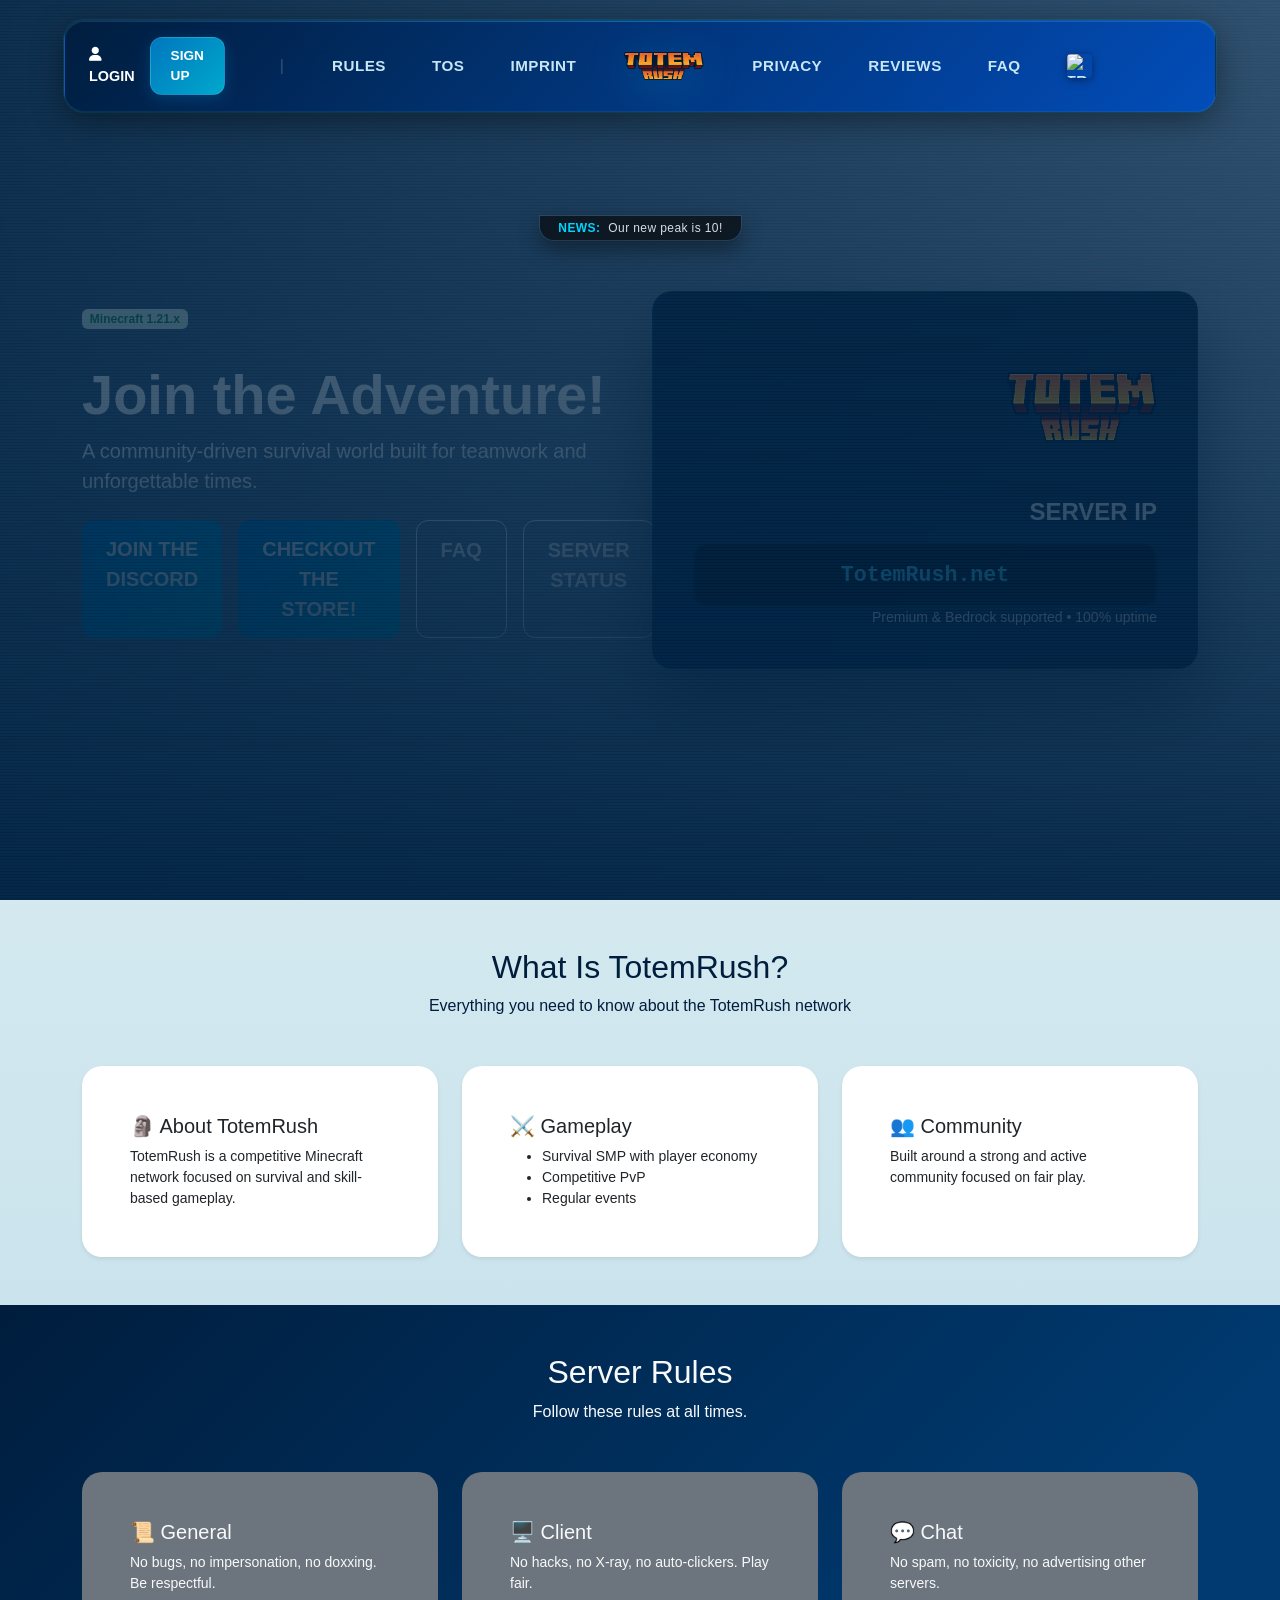
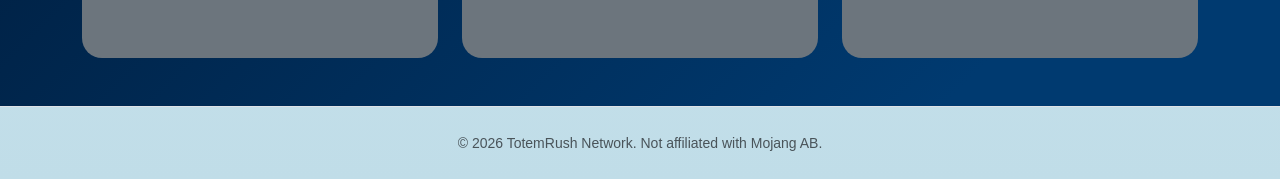
==== index.html @ c21c342c "Update index.html" ====
<!DOCTYPE html>
<html lang="en">
  <head>
    <meta charset="UTF-8" />
    <meta name="viewport" content="width=device-width, initial-scale=1" />
    <title>TotemRush - A Minecraft Server</title>
    <meta name="description" content="TotemRush is a community-driven Minecraft SMP supporting Premium. Join a balanced survival world with active staff and events" />
    <link rel="icon" type="image/x-icon" href="favicon.ico" />
    
    <meta property="og:title" content="TotemRush - A Minecraft Server" />
    <meta property="og:description" content="Explore, build, and rise among legends with your friends in our unique survival world!" />
    <meta property="og:image" content="https://www.totemrush.org/256x256tblogo.png" />
    <meta property="og:url" content="https://totemrush.org" />
    <meta property="og:type" content="website" />
    
    <meta name="twitter:card" content="summary_large_image" />
    <meta name="twitter:title" content="TotemRush - A Minecraft Server" />
    <meta name="twitter:description" content="Explore, build, and rise among legends with your friends in our unique survival world!" />
    <meta name="twitter:image" content="https://www.totemrush.org/256x256tblogo.png" />
    
    <link href="https://cdn.jsdelivr.net/npm/bootstrap@5.3.3/dist/css/bootstrap.min.css" rel="stylesheet" integrity="sha384-QWTKZyjpPEjISv5WaRU9OFeRpok6YctnYmDr5pNlyT2bRjXh0JMhjY6hW+ALEwIH" crossorigin="anonymous" />
    <link rel="stylesheet" href="https://cdnjs.cloudflare.com/ajax/libs/font-awesome/6.5.1/css/all.min.css" integrity="sha512-DTOQO9RWCH3ppGqcWaEA1BIZOC6xxalwEsw9c2QQeAIftl+Vegovlnee1c9QX4TctnWMn13TZye+giMm8e2LwA==" crossorigin="anonymous" referrerpolicy="no-referrer" />
    
    <style>
      /* Integrated Auth Styles */
      .auth-group {
        display: flex;
        align-items: center;
        gap: 10px;
        margin-right: 15px;
      }
      .login-link {
        color: #fff !important;
        font-weight: 600;
        text-decoration: none;
        transition: 0.3s;
        font-size: 0.9rem;
      }
      .login-link:hover { color: #28a745 !important; }
      
      .signup-btn-nav {
        background-color: #28a745;
        color: white !important;
        padding: 6px 15px !important;
        border-radius: 5px;
        font-weight: 600;
        text-decoration: none;
        transition: 0.3s;
        font-size: 0.9rem;
      }
      .signup-btn-nav:hover {
        background-color: #218838;
        transform: translateY(-1px);
      }
      .nav-divider {
        color: rgba(255,255,255,0.2);
        margin: 0 10px;
      }
      @media (max-width: 991px) {
        .auth-group { margin: 15px 0; flex-direction: column; align-items: flex-start; }
        .nav-divider { display: none; }
      }
    </style>
    <link rel="stylesheet" href="assets/css/style.css" />
  </head>
  <body>
    <header class="navbar navbar-expand-lg navbar-dark fixed-top">
      <div class="navbar-container container-fluid px-4">
        <button class="navbar-toggler" type="button" data-bs-toggle="collapse" data-bs-target="#mainNav" aria-controls="mainNav" aria-expanded="false" aria-label="Toggle navigation">
          <span class="navbar-toggler-icon"></span>
        </button>
        
        <div class="navbar-content collapse navbar-collapse" id="mainNav">
          <ul class="navbar-nav navbar-left align-items-center">
            <li class="nav-item">
              <div class="auth-group">
                <a href="/login" class="login-link"><i class="fa-solid fa-user me-1"></i> Login</a>
                <a href="/signup" class="signup-btn-nav">Sign Up</a>
              </div>
            </li>
            <li class="nav-divider d-none d-lg-block">|</li>
            <li class="nav-item"><a class="nav-link" href="#rules" data-i18n="nav_rules">Rules</a></li>
            <li class="nav-item"><a class="nav-link" href="#tos" data-i18n="nav_tos">ToS</a></li>
            <li class="nav-item"><a class="nav-link" href="#imprint" data-i18n="nav_imprint">Imprint</a></li>
          </ul>

          <a class="navbar-brand mx-auto" href="#hero">
            <img src="256x256tblogo.png" alt="Logo" class="logo-img" style="height: 60px;">
          </a>

          <ul class="navbar-nav navbar-right align-items-center">
            <li class="nav-item"><a class="nav-link" href="#privacy" data-i18n="nav_privacy">Privacy</a></li>
            <li class="nav-item"><a class="nav-link" href="#TotemRushplayers" data-i18n="nav_faq">Reviews</a></li>
            <li class="nav-item"><a class="nav-link" href="#faq" data-i18n="nav_faq">FAQ</a></li>
            <li class="nav-item dropdown language-dropdown">
              <a class="nav-link" href="#" id="langDropdown" role="button" data-bs-toggle="dropdown" aria-expanded="false">
                <img src="https://flagcdn.com/w40/us.png" alt="TR" class="flag-icon" id="currentFlag" style="width: 25px;">
              </a>
              <div class="dropdown-menu language-menu" aria-labelledby="langDropdown">
                </div>
            </li>
          </ul>
        </div>
      </div>
    </header>

    <div class="news-bar-wrapper" style="margin-top: 80px;">
      <div class="news-bar">
        <span class="news-label">NEWS:</span>
        <span class="news-text">Our new peak is 10!</span>
      </div>
    </div>

    <section id="hero" class="hero d-flex align-items-center">
      <div class="video-background">
        <video autoplay muted loop playsinline preload="metadata" poster="assets/hero-poster.jpg" id="bgVideo">
          <source src="assets/video.mp4" type="video/mp4">
        </video>
      </div>

      <div class="container position-relative text-center text-lg-start">
        <div class="row align-items-center">
          <div class="col-lg-6">
            <span class="badge bg-success-subtle text-success mb-3">Minecraft 1.21.x</span>
            <h1 class="display-4 fw-bold mt-3 text-shadow fade-up" data-i18n="hero_title">Join the Adventure!</h1>
            <p class="lead text-light-50 mb-4 fade-up delay-1" data-i18n="hero_subtitle">A community-driven survival world built for teamwork and unforgettable times.</p>
            <div class="d-flex flex-column flex-sm-row gap-3 fade-up delay-2 mb-3">
              <a class="btn btn-success btn-lg px-4" href="https://discord.gg/totemrush" data-i18n="btn_join_server">Join the Discord</a>
              <a class="btn btn-success btn-lg px-4" href="https://store.TotemRush.net" target="_blank">Checkout the Store!</a>         
              <a class="btn btn-outline-light btn-lg px-4" href="#faq" data-i18n="btn_faq">FAQ</a>
              <a class="btn btn-outline-light btn-lg px-4" href="https://stats.TotemRush.net" target="_blank">Server Status</a>
            </div>
          </div>

          <div class="col-lg-6 text-center text-lg-end mt-5 mt-lg-0 fade-left">
            <div class="hero-card">
              <img src="256x256tblogo.png" alt="TotemRush Logo" class="server-logo-img mb-3" loading="lazy" style="width: 150px;">
              <h2 class="h4 fw-bold mb-3 text-uppercase" data-i18n="server_ip_title">Server IP</h2>
              <div class="ip-box">TotemRush.net</div>
              <p class="text-light-50 small mb-0" data-i18n="server_info">Premium & Bedrock supported • 100% uptime</p>
            </div>
          </div>
        </div>
      </div>
      <div class="hero-overlay"></div>
    </section>

    <main>
      <section id="Whoarewe" class="section py-5">
        <div class="container">
          <div class="section-title text-center mb-5">
            <h2>What Is TotemRush?</h2>
            <p>Everything you need to know about the TotemRush network</p>
          </div>
          <div class="row g-4">
            <div class="col-md-4">
              <div class="card h-100 shadow-sm border-0">
                <div class="card-body">
                  <h3 class="card-title h5">🗿 About TotemRush</h3>
                  <p class="card-text small">TotemRush is a competitive Minecraft network focused on survival and skill-based gameplay.</p>
                </div>
              </div>
            </div>
            <div class="col-md-4">
              <div class="card h-100 shadow-sm border-0">
                <div class="card-body">
                  <h3 class="card-title h5">⚔️ Gameplay</h3>
                  <ul class="card-text small">
                    <li>Survival SMP with player economy</li>
                    <li>Competitive PvP</li>
                    <li>Regular events</li>
                  </ul>
                </div>
              </div>
            </div>
            <div class="col-md-4">
              <div class="card h-100 shadow-sm border-0">
                <div class="card-body">
                  <h3 class="card-title h5">👥 Community</h3>
                  <p class="card-text small">Built around a strong and active community focused on fair play.</p>
                </div>
              </div>
            </div>
          </div>
        </div>
      </section>

      <section id="rules" class="section py-5 bg-dark text-light">
        <div class="container">
          <div class="section-title text-center mb-5">
            <h2>Server Rules</h2>
            <p>Follow these rules at all times.</p>
          </div>
          <div class="row g-4">
            <div class="col-md-4">
              <div class="card h-100 bg-secondary text-light border-0">
                <div class="card-body">
                  <h5 class="card-title">📜 General</h5>
                  <p class="small">No bugs, no impersonation, no doxxing. Be respectful.</p>
                </div>
              </div>
            </div>
            <div class="col-md-4">
              <div class="card h-100 bg-secondary text-light border-0">
                <div class="card-body">
                  <h5 class="card-title">🖥️ Client</h5>
                  <p class="small">No hacks, no X-ray, no auto-clickers. Play fair.</p>
                </div>
              </div>
            </div>
            <div class="col-md-4">
              <div class="card h-100 bg-secondary text-light border-0">
                <div class="card-body">
                  <h5 class="card-title">💬 Chat</h5>
                  <p class="small">No spam, no toxicity, no advertising other servers.</p>
                </div>
              </div>
            </div>
          </div>
        </div>
      </section>
    </main>

    <footer class="py-4 text-center text-muted border-top">
      <small>&copy; 2026 TotemRush Network. Not affiliated with Mojang AB.</small>
    </footer>

    <script src="https://cdn.jsdelivr.net/npm/bootstrap@5.3.3/dist/js/bootstrap.bundle.min.js"></script>
  </body>
</html>
---- assets/css/style.css ----
:root {
    --ocean-primary: #0077be;
    --ocean-secondary: #00a8cc;
    --ocean-light: #00d4ff;
    --ocean-dark: #001d3d;
    --ocean-accent: #48dbfb;
    --sand: #f4a460;
    --text-light-50: rgba(255, 255, 255, 0.65);
}

* {
    margin: 0;
    padding: 0;
    box-sizing: border-box;
}

body {
    font-family: "Segoe UI", Tahoma, Geneva, Verdana, sans-serif;
    background: linear-gradient(180deg, #e8f4f8 0%, #d4e9f0 50%, #c0dde8 100%);
    color: #001d3d;
    overflow-x: hidden;
}

html {
    scroll-behavior: smooth;
}

/* =========================
   NEWS BAR (UNDER NAVBAR)
   ========================= */

.news-bar-wrapper {
    position: fixed;
    top: 136px;
    /* controls vertical distance from navbar */
    width: 100%;
    display: flex;
    justify-content: center;
    z-index: 9998;
    pointer-events: none;
}

.news-bar {
    pointer-events: auto;
    display: flex;
    align-items: center;
    gap: 8px;

    padding: 6px 18px;
    border-radius: 0 0 14px 14px;

    background: rgba(10, 15, 20, 0.78);
    backdrop-filter: blur(14px);
    -webkit-backdrop-filter: blur(14px);

    box-shadow:
        0 0 0 1px rgba(255, 255, 255, 0.08),
        0 8px 22px rgba(0, 0, 0, 0.45);

    font-size: 12px;
    line-height: 1;
    letter-spacing: 0.4px;
}

.news-label {
    font-weight: 700;
    color: #00d4ff;
    text-transform: uppercase;
}

.news-text {
    color: #d6dde4;
    white-space: nowrap;
}

/* =========================
   NAVBAR - Modern 3D Design
   ========================= */
.navbar {
    background: transparent;
    padding: 20px 0;
    transition: all 0.3s ease;
}

.navbar-container {
    max-width: 90%;
    margin: 0 auto;
    background: linear-gradient(135deg, rgba(0, 29, 61, 0.95), rgba(0, 77, 190, 0.95));
    backdrop-filter: blur(15px);
    border-radius: 20px;
    padding: 15px 40px;
    box-shadow:
        0 8px 32px rgba(0, 0, 0, 0.4),
        inset 0 1px 0 rgba(255, 255, 255, 0.1),
        0 0 0 1px rgba(0, 168, 204, 0.2);
    border: 1px solid rgba(72, 219, 251, 0.1);
    position: relative;
    transform-style: preserve-3d;
    transition: all 0.4s cubic-bezier(0.34, 1.56, 0.64, 1);
}

.navbar-container::before {
    content: "";
    position: absolute;
    top: 0;
    left: 0;
    right: 0;
    height: 1px;
    background: linear-gradient(90deg, transparent, rgba(0, 168, 204, 0.3), transparent);
}

.navbar-content {
    display: flex;
    align-items: center;
    justify-content: space-between;
    gap: 20px;
}

.navbar-left,
.navbar-right {
    display: flex;
    gap: 30px;
    margin: 0;
    padding: 0;
    list-style: none;
    flex: 1;
}

.navbar-left { justify-content: flex-end; }
.navbar-right { justify-content: flex-start; }

.navbar-brand {
    display: flex;
    align-items: center;
    justify-content: center;
    padding: 0 20px;
    text-decoration: none;
    position: relative;
    z-index: 10;
}

.logo-img {
    width: 80px;
    height: 80px;
    border-radius: 15px;
    transition: all 0.4s cubic-bezier(0.34, 1.56, 0.64, 1);
    filter: drop-shadow(0 8px 20px rgba(0, 168, 204, 0.2));
    animation: floatLogo 3s ease-in-out infinite;
}

@keyframes floatLogo {
    0%, 100% { transform: translateY(0px); }
    50% { transform: translateY(-6px); }
}

.navbar-brand:hover .logo-img {
    transform: rotate(360deg) scale(1.15);
    filter: drop-shadow(0 12px 30px rgba(0, 212, 255, 0.25));
    animation: none;
}

.nav-link {
    color: #c8e6f5;
    font-weight: 600;
    font-size: 0.95rem;
    text-transform: uppercase;
    letter-spacing: 0.5px;
    padding: 10px 18px;
    border-radius: 10px;
    transition: all 0.3s cubic-bezier(0.34, 1.56, 0.64, 1);
    position: relative;
    text-decoration: none;
}

.nav-link:hover {
    color: var(--ocean-light);
    background: rgba(0, 168, 204, 0.15);
    transform: translateY(-3px);
}

/* AUTH BUTTONS (The New Part) */
.auth-group {
    display: flex;
    align-items: center;
    gap: 15px;
}

.login-link {
    color: #fff !important;
    font-weight: 700;
    text-decoration: none;
    font-size: 0.9rem;
    text-transform: uppercase;
    transition: 0.3s;
}

.login-link:hover {
    color: var(--ocean-light) !important;
}

.signup-btn-nav {
    background: linear-gradient(135deg, var(--ocean-primary), var(--ocean-secondary));
    color: white !important;
    padding: 8px 20px !important;
    border-radius: 12px;
    font-weight: 700;
    text-decoration: none;
    text-transform: uppercase;
    font-size: 0.85rem;
    box-shadow: 0 4px 15px rgba(0, 119, 190, 0.3);
    transition: 0.3s cubic-bezier(0.34, 1.56, 0.64, 1);
    border: 1px solid rgba(255,255,255,0.1);
}

.signup-btn-nav:hover {
    transform: translateY(-3px) scale(1.05);
    box-shadow: 0 8px 25px rgba(0, 212, 255, 0.4);
    filter: brightness(1.1);
}

.nav-divider {
    color: rgba(255, 255, 255, 0.2);
    font-weight: 300;
}

/* Language Dropdown */
.language-dropdown .nav-link {
    display: flex;
    align-items: center;
    gap: 0;
    padding: 8px 15px;
}

.flag-icon {
    width: 32px;
    height: 24px;
    object-fit: cover;
    border-radius: 4px;
    box-shadow: 0 2px 8px rgba(0, 0, 0, 0.4);
}

/* =========================
   HERO SECTION
   ========================= */
.hero {
    position: relative;
    min-height: 100vh;
    background: linear-gradient(135deg, rgba(0, 29, 61, 0.85), rgba(0, 77, 190, 0.2));
    padding: 160px 0 100px;
    color: #fff;
    overflow: hidden;
}

.video-background {
    position: absolute;
    top: 0;
    left: 0;
    width: 100%;
    height: 100%;
    z-index: 0;
    pointer-events: none;
    overflow: hidden;
}

.hero::before {
    content: "";
    position: absolute;
    inset: 0;
    background: repeating-linear-gradient(0deg,
            rgba(0, 212, 255, 0.08) 0px,
            transparent 1px,
            transparent 2px,
            rgba(0, 212, 255, 0.08) 3px);
    animation: scanline 8s linear infinite;
    z-index: 2;
}

@keyframes scanline {
    0% { transform: translateY(0); }
    100% { transform: translateY(50px); }
}

.hero-overlay {
    position: absolute;
    inset: 0;
    background: linear-gradient(180deg, rgba(0, 29, 61, 0.6) 0%, rgba(0, 29, 61, 0.95) 100%);
    z-index: 1;
}

.hero-card {
    background: rgba(0, 29, 61, 0.85);
    border-radius: 20px;
    padding: 40px;
    backdrop-filter: blur(16px);
    box-shadow: 0 35px 70px rgba(0, 0, 0, 0.45);
    border: 1px solid rgba(0, 168, 204, 0.15);
}

.ip-box {
    font-family: "Courier New", Consolas, monospace;
    font-size: 1.35rem;
    font-weight: 600;
    padding: 14px 24px;
    border-radius: 14px;
    background: rgba(0, 0, 0, 0.6);
    border: 2px solid rgba(0, 168, 204, 0.15);
    color: #48dbfb;
    text-align: center;
}

/* =========================
   CARDS & SECTIONS
   ========================= */
.section { padding: 100px 0; position: relative; }

.card {
    border-radius: 20px;
    padding: 32px;
    background: #fff;
    border: 2px solid rgba(60, 143, 176, 0.1);
    transition: 0.4s;
}

.card:hover {
    transform: translateY(-15px);
    box-shadow: 0 30px 70px rgba(0, 77, 190, 0.15);
}

.bg-dark {
    background: linear-gradient(135deg, #001d3d 0%, #003a70 80%);
    color: #fff;
}

.btn {
    border-radius: 12px;
    padding: 14px 32px;
    font-weight: 600;
    text-transform: uppercase;
    transition: 0.4s;
}

.btn-success {
    background: linear-gradient(135deg, var(--ocean-primary), var(--ocean-secondary));
    border: none;
    color: white;
}

/* =========================
   RESPONSIVE DESIGN
   ========================= */
@media (max-width: 992px) {
    .navbar-container { max-width: 95%; padding: 15px; }
    .navbar-left, .navbar-right { flex-direction: column; width: 100%; gap: 10px; }
    .auth-group { width: 100%; justify-content: center; margin-bottom: 10px; }
    .nav-divider { display: none; }
}
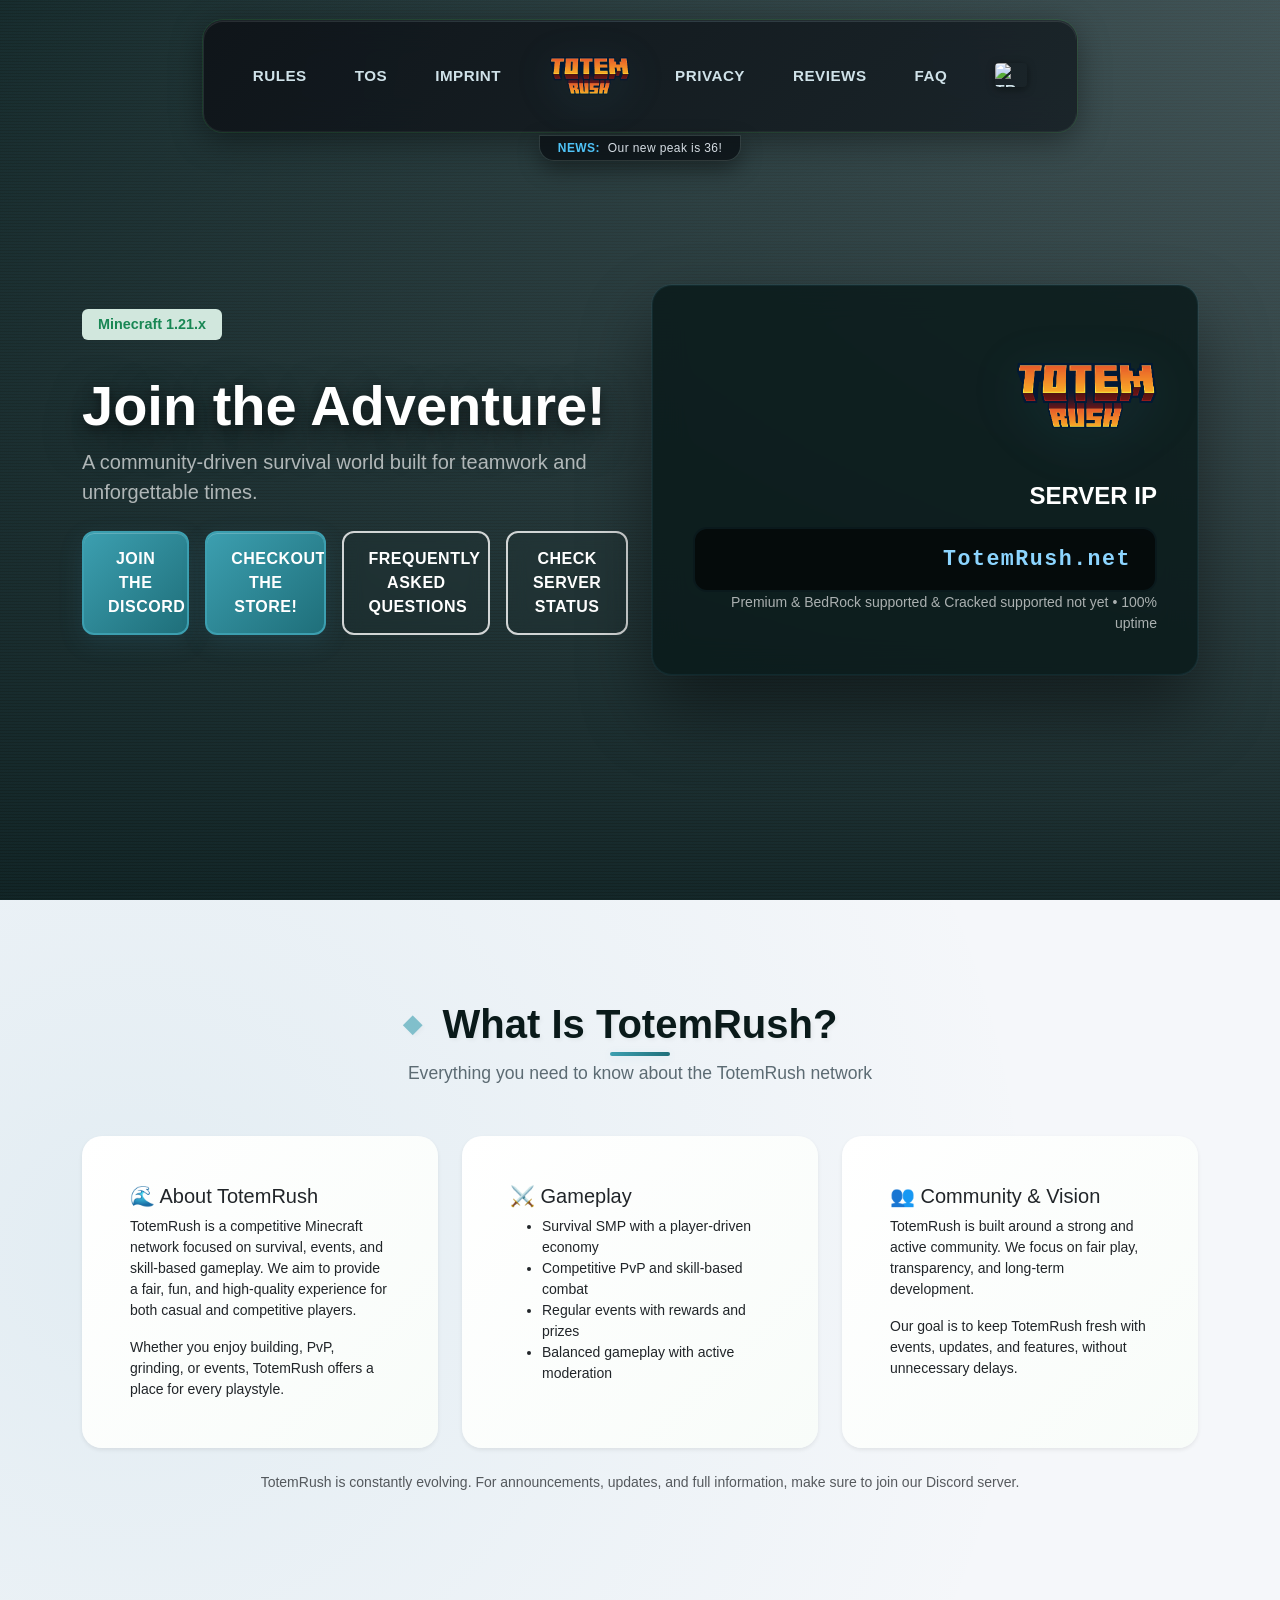
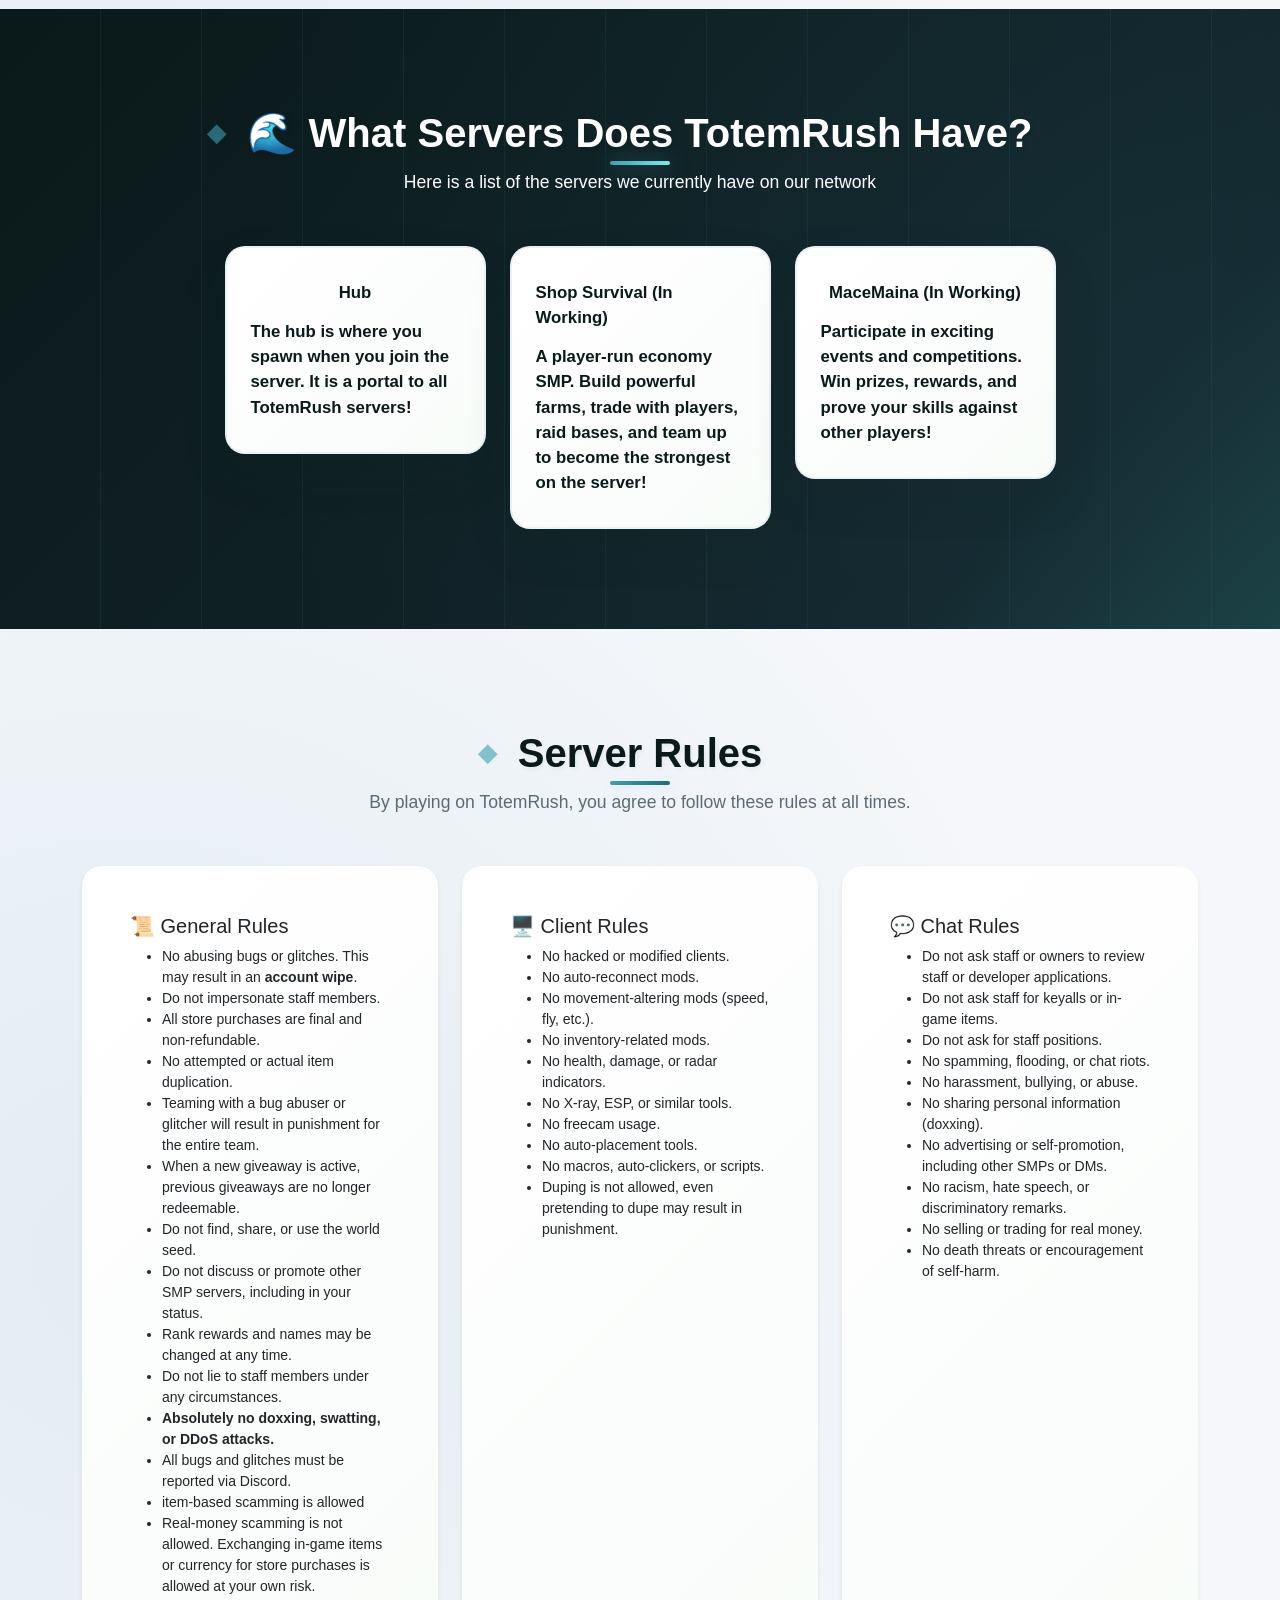
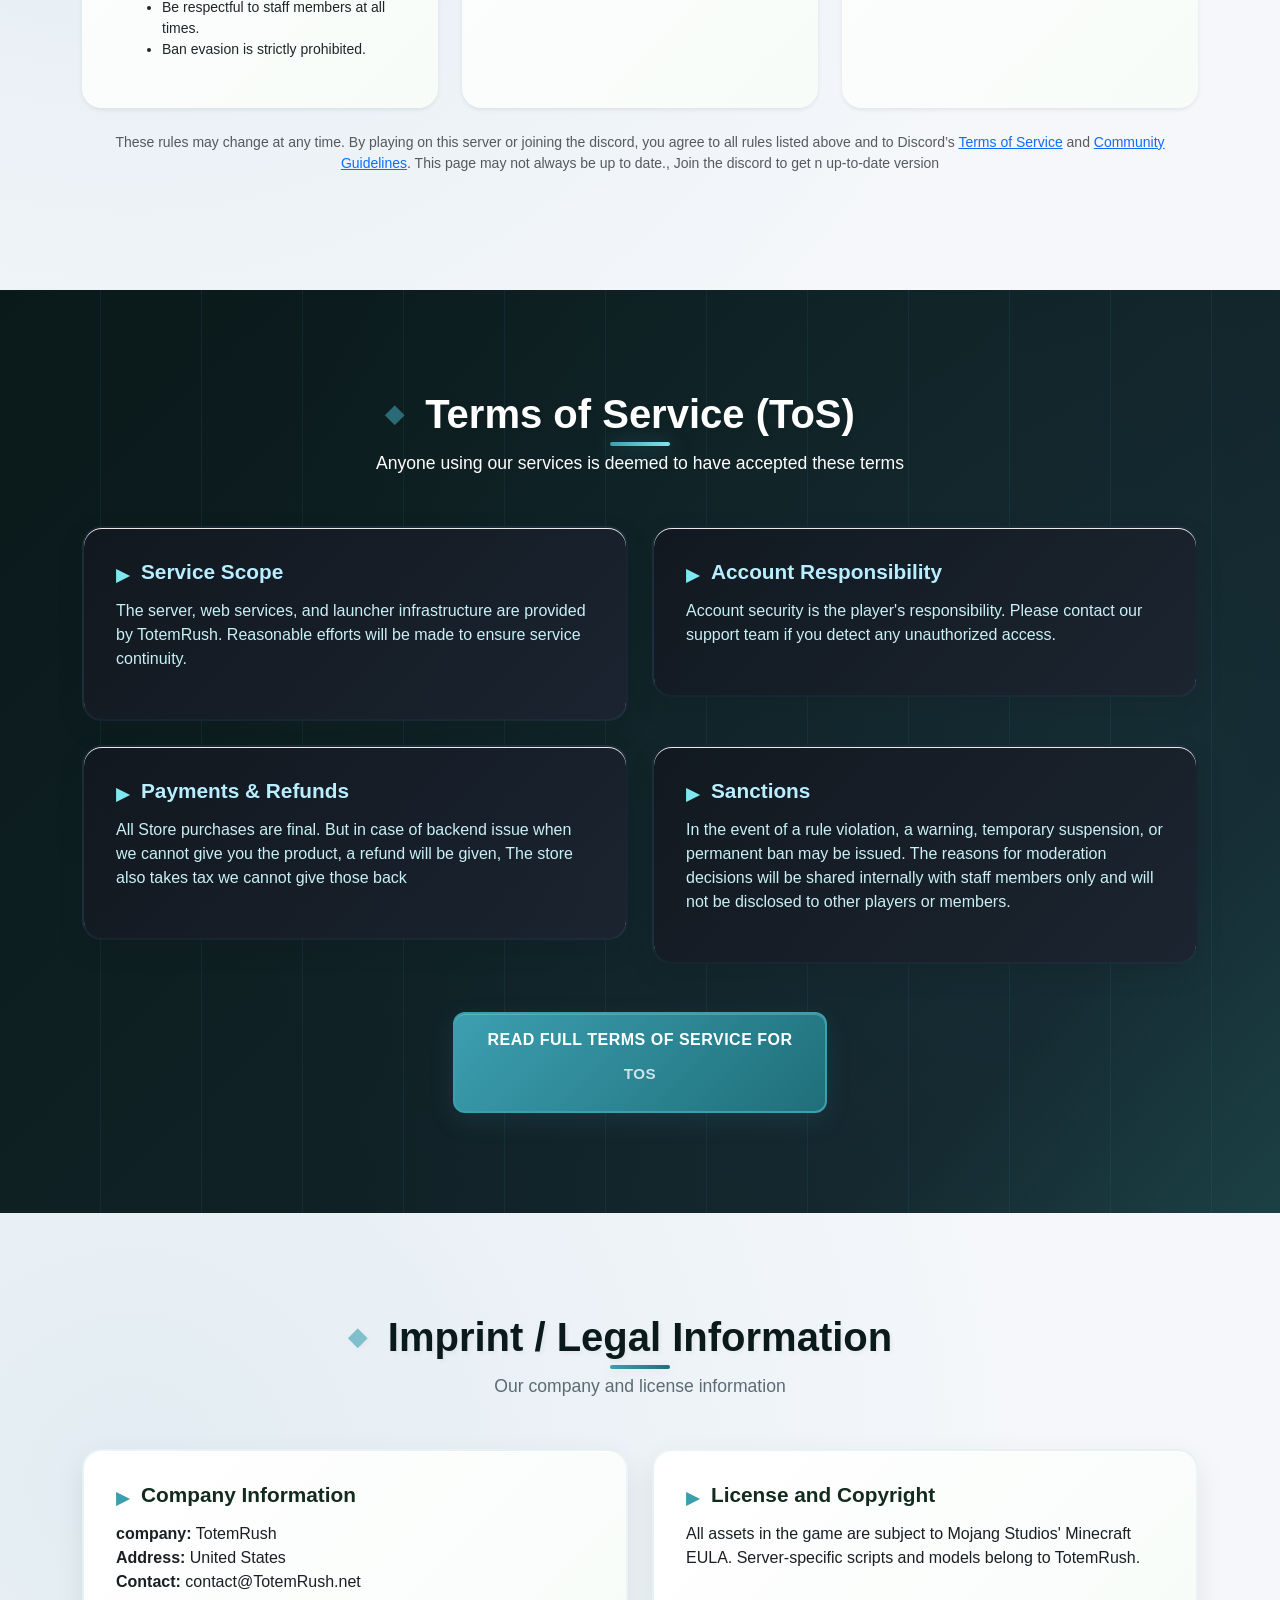
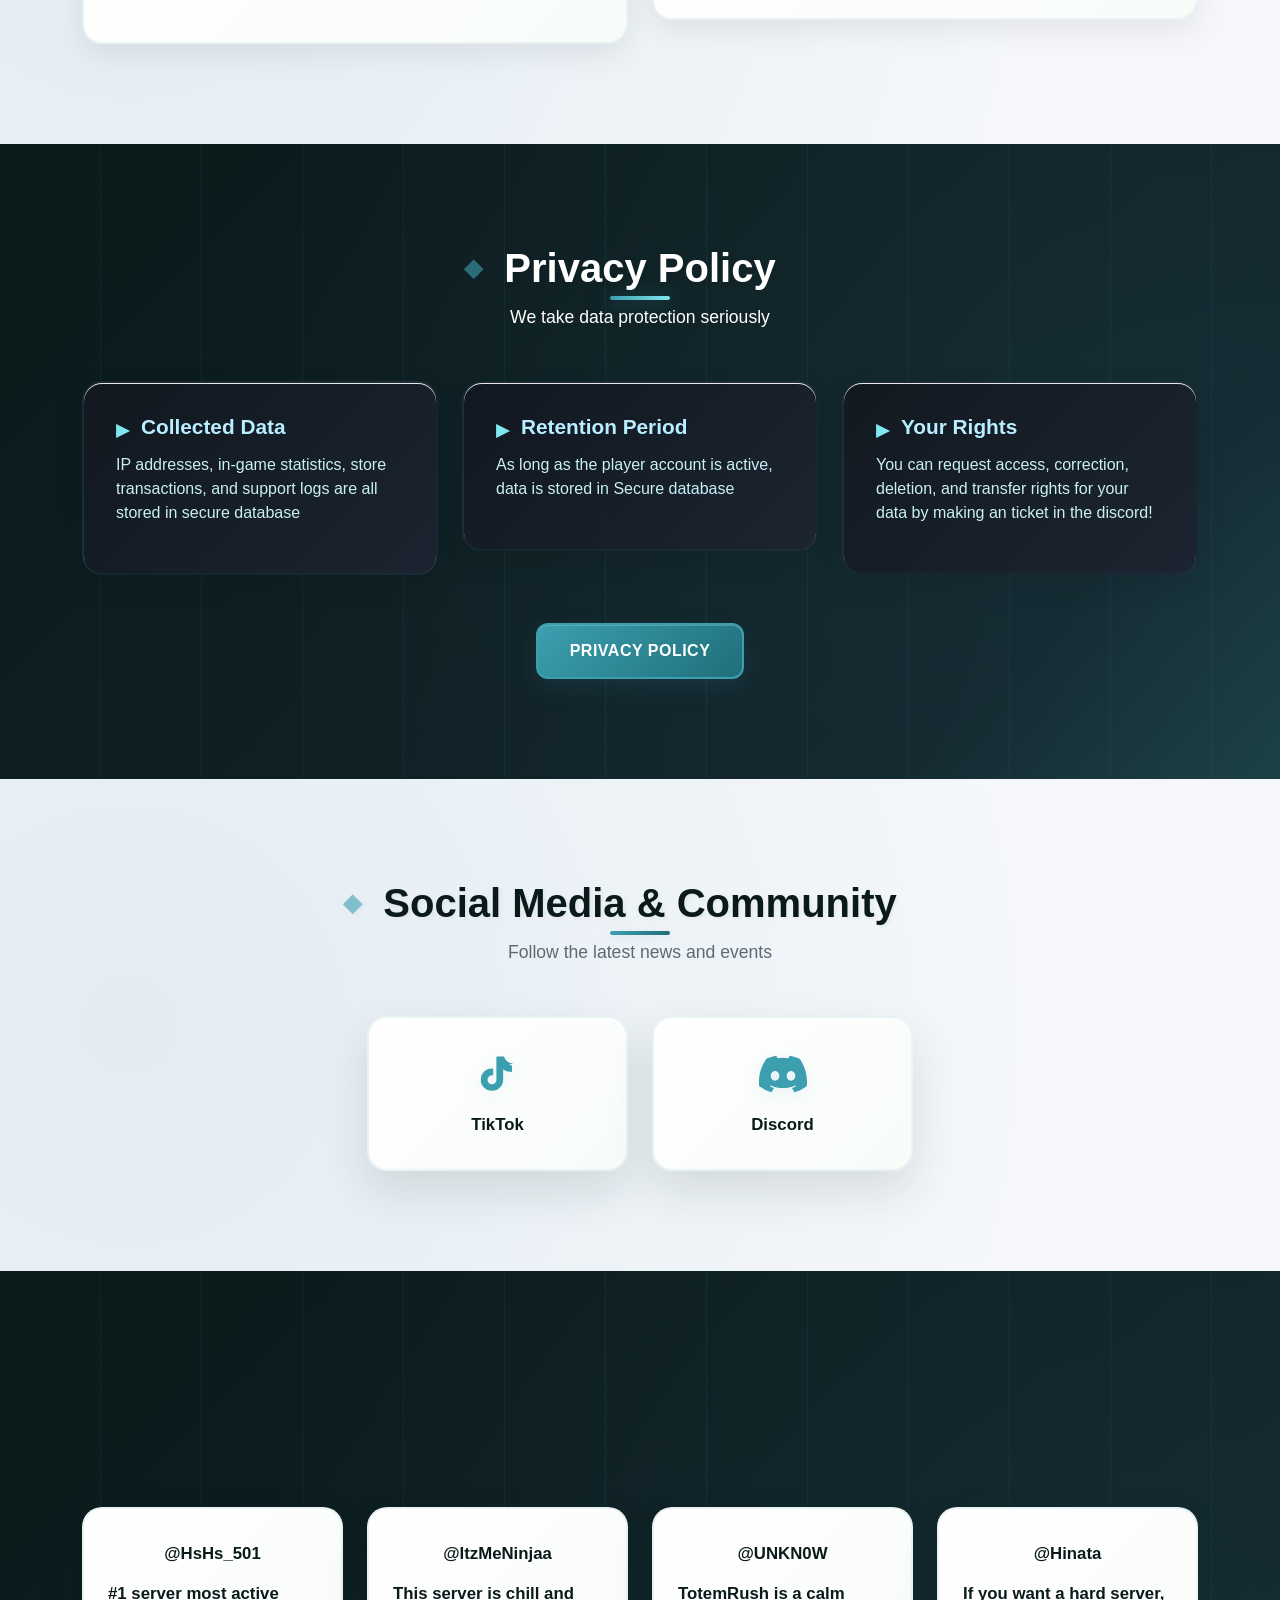
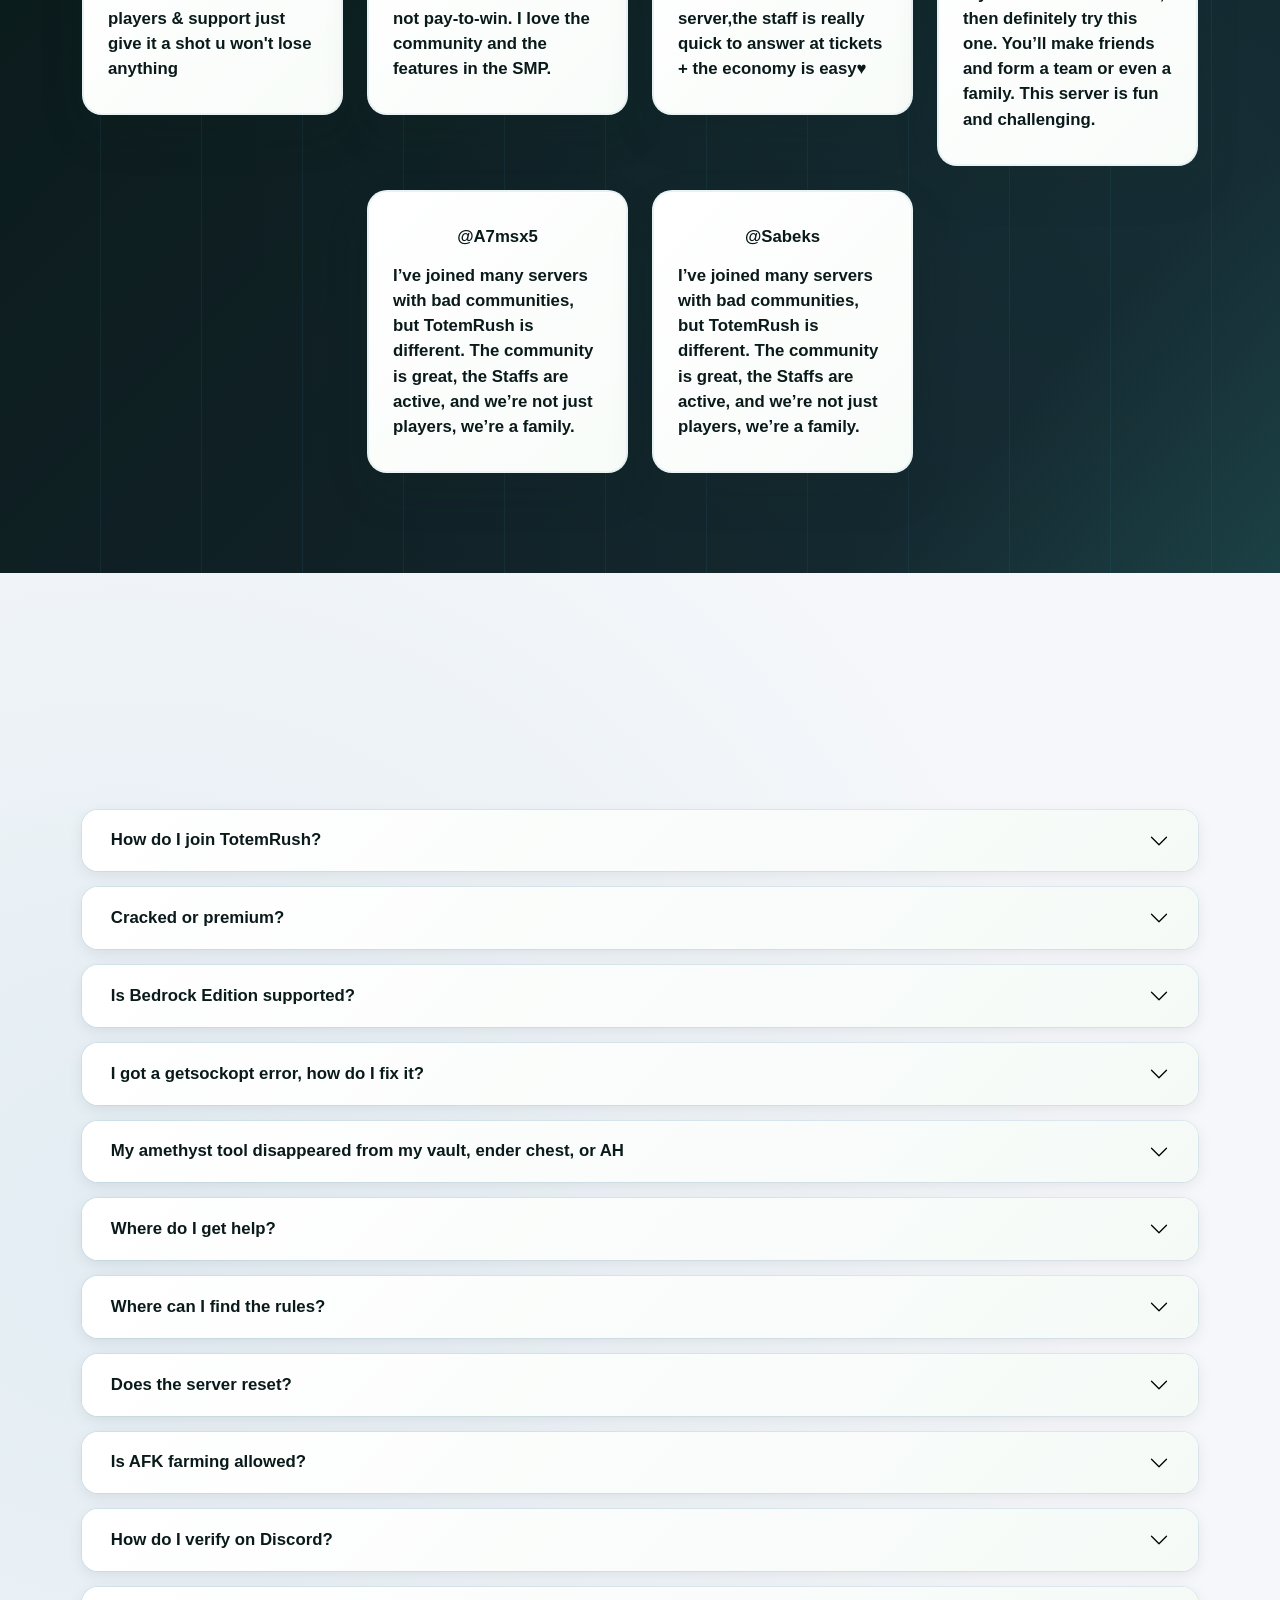
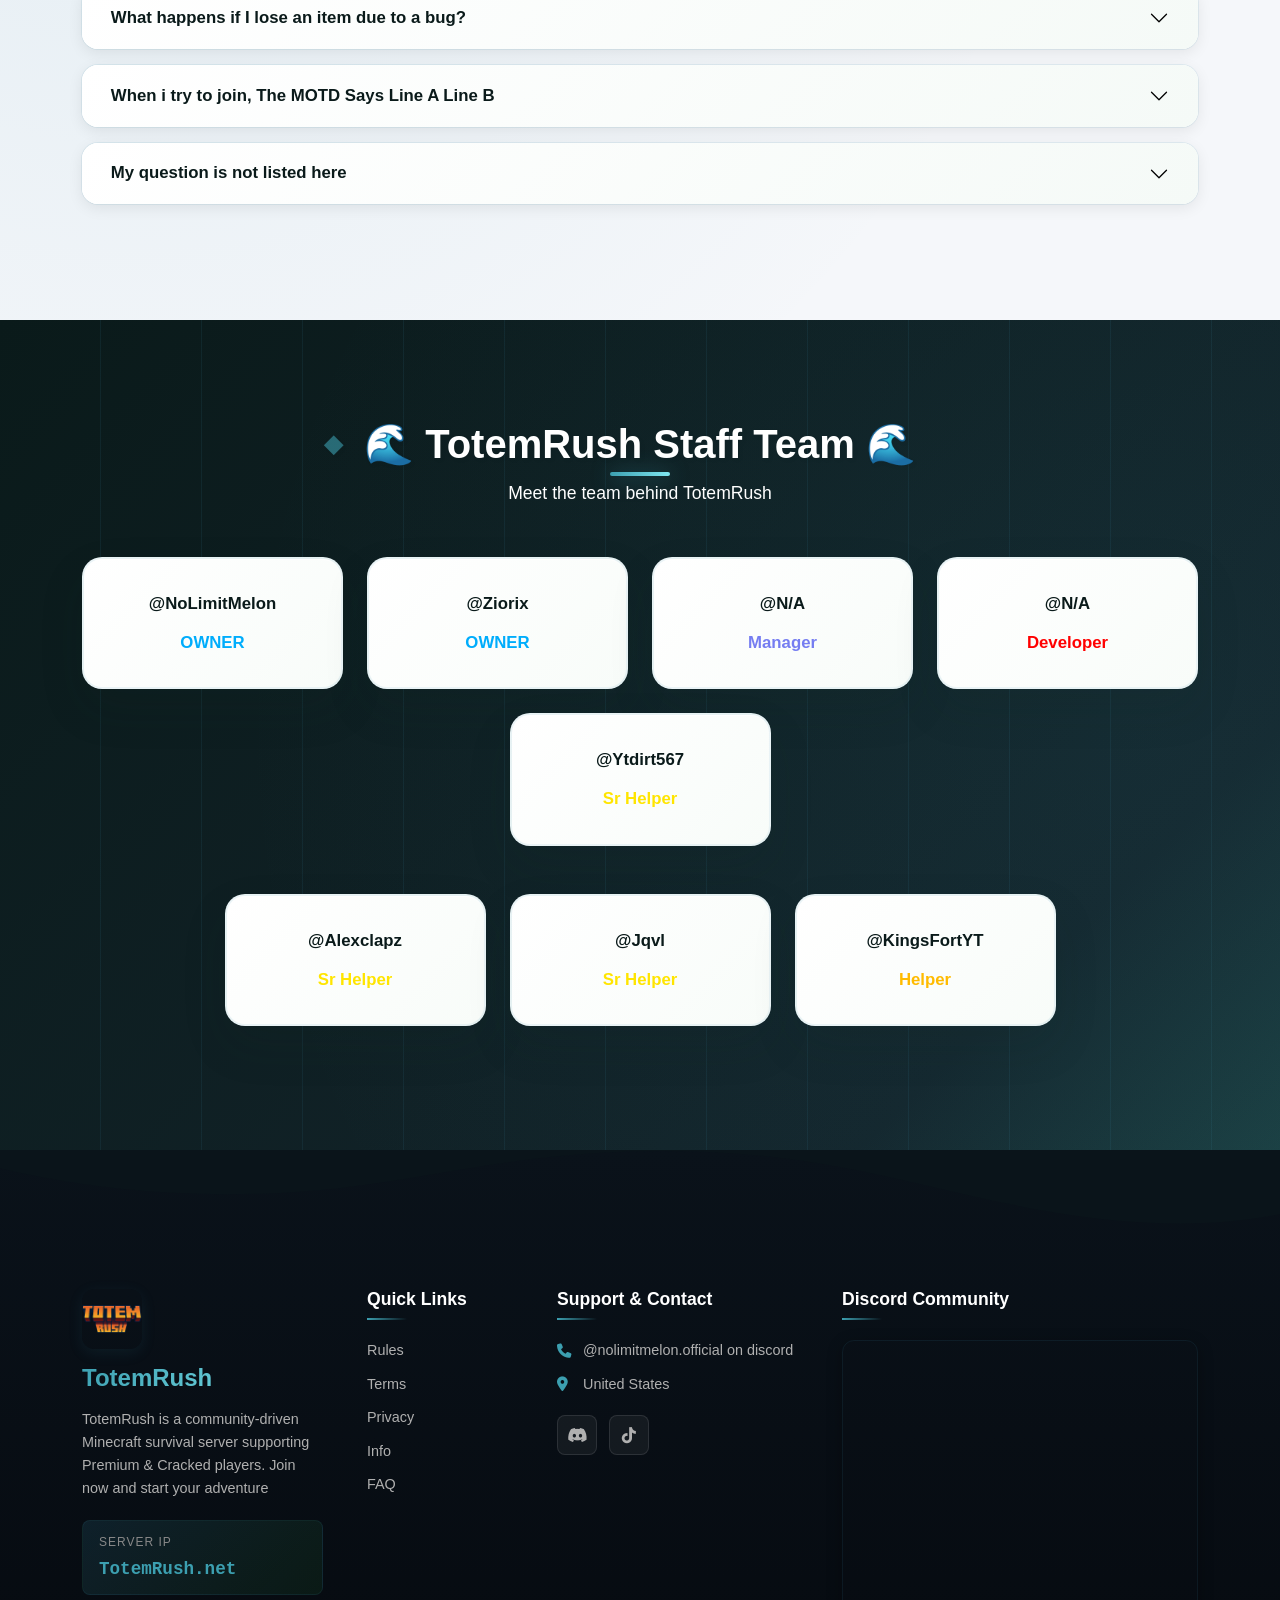
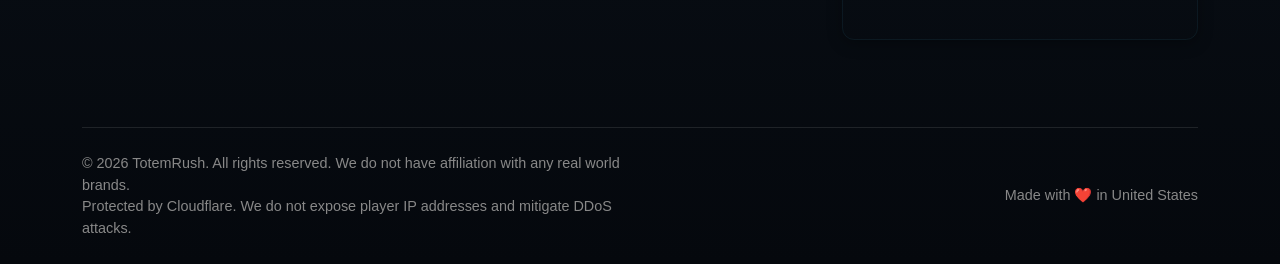
==== commit 5a83c2be: "Update index.html" ====
--- a/index.html
+++ b/index.html
@@ -4,227 +4,1028 @@
     <meta charset="UTF-8" />
     <meta name="viewport" content="width=device-width, initial-scale=1" />
     <title>TotemRush - A Minecraft Server</title>
-    <meta name="description" content="TotemRush is a community-driven Minecraft SMP supporting Premium. Join a balanced survival world with active staff and events" />
+    <meta name="description" content="TotemRush is a community-driven Minecraft SMP supporting Premium & Cracked players. Join a balanced survival world with active staff and events" />
     <link rel="icon" type="image/x-icon" href="favicon.ico" />
     
+    <!-- Open Graph Meta Tags -->
     <meta property="og:title" content="TotemRush - A Minecraft Server" />
     <meta property="og:description" content="Explore, build, and rise among legends with your friends in our unique survival world!" />
-    <meta property="og:image" content="https://www.totemrush.org/256x256tblogo.png" />
-    <meta property="og:url" content="https://totemrush.org" />
+    <meta property="og:image" content="https://TotemRush.net/256x256tblogo.png" />
+    <meta property="og:url" content="https://TotemRush.net" />
     <meta property="og:type" content="website" />
     
+    <!-- Twitter Card Meta Tags -->
     <meta name="twitter:card" content="summary_large_image" />
     <meta name="twitter:title" content="TotemRush - A Minecraft Server" />
     <meta name="twitter:description" content="Explore, build, and rise among legends with your friends in our unique survival world!" />
-    <meta name="twitter:image" content="https://www.totemrush.org/256x256tblogo.png" />
+    <meta name="twitter:image" content="https://TotemRush.net/256x256tblogo.png" />
     
     <link href="https://cdn.jsdelivr.net/npm/bootstrap@5.3.3/dist/css/bootstrap.min.css" rel="stylesheet" integrity="sha384-QWTKZyjpPEjISv5WaRU9OFeRpok6YctnYmDr5pNlyT2bRjXh0JMhjY6hW+ALEwIH" crossorigin="anonymous" />
     <link rel="stylesheet" href="https://cdnjs.cloudflare.com/ajax/libs/font-awesome/6.5.1/css/all.min.css" integrity="sha512-DTOQO9RWCH3ppGqcWaEA1BIZOC6xxalwEsw9c2QQeAIftl+Vegovlnee1c9QX4TctnWMn13TZye+giMm8e2LwA==" crossorigin="anonymous" referrerpolicy="no-referrer" />
-    
-    <style>
-      /* Integrated Auth Styles */
-      .auth-group {
-        display: flex;
-        align-items: center;
-        gap: 10px;
-        margin-right: 15px;
-      }
-      .login-link {
-        color: #fff !important;
-        font-weight: 600;
-        text-decoration: none;
-        transition: 0.3s;
-        font-size: 0.9rem;
-      }
-      .login-link:hover { color: #28a745 !important; }
-      
-      .signup-btn-nav {
-        background-color: #28a745;
-        color: white !important;
-        padding: 6px 15px !important;
-        border-radius: 5px;
-        font-weight: 600;
-        text-decoration: none;
-        transition: 0.3s;
-        font-size: 0.9rem;
-      }
-      .signup-btn-nav:hover {
-        background-color: #218838;
-        transform: translateY(-1px);
-      }
-      .nav-divider {
-        color: rgba(255,255,255,0.2);
-        margin: 0 10px;
-      }
-      @media (max-width: 991px) {
-        .auth-group { margin: 15px 0; flex-direction: column; align-items: flex-start; }
-        .nav-divider { display: none; }
-      }
-    </style>
     <link rel="stylesheet" href="assets/css/style.css" />
   </head>
   <body>
+    <!-- Navbar -->
     <header class="navbar navbar-expand-lg navbar-dark fixed-top">
-      <div class="navbar-container container-fluid px-4">
+      <div class="navbar-container">
         <button class="navbar-toggler" type="button" data-bs-toggle="collapse" data-bs-target="#mainNav" aria-controls="mainNav" aria-expanded="false" aria-label="Toggle navigation">
           <span class="navbar-toggler-icon"></span>
         </button>
         
         <div class="navbar-content collapse navbar-collapse" id="mainNav">
-          <ul class="navbar-nav navbar-left align-items-center">
-            <li class="nav-item">
-              <div class="auth-group">
-                <a href="/login" class="login-link"><i class="fa-solid fa-user me-1"></i> Login</a>
-                <a href="/signup" class="signup-btn-nav">Sign Up</a>
-              </div>
-            </li>
-            <li class="nav-divider d-none d-lg-block">|</li>
+          <!-- Sol Menü -->
+          <ul class="navbar-nav navbar-left">
             <li class="nav-item"><a class="nav-link" href="#rules" data-i18n="nav_rules">Rules</a></li>
             <li class="nav-item"><a class="nav-link" href="#tos" data-i18n="nav_tos">ToS</a></li>
             <li class="nav-item"><a class="nav-link" href="#imprint" data-i18n="nav_imprint">Imprint</a></li>
           </ul>
 
-          <a class="navbar-brand mx-auto" href="#hero">
-            <img src="256x256tblogo.png" alt="Logo" class="logo-img" style="height: 60px;">
+          <!-- Logo Ortada -->
+          <a class="navbar-brand" href="#hero">
+            <img src="256x256tblogo.png" alt="Logo" class="logo-img">
           </a>
 
-          <ul class="navbar-nav navbar-right align-items-center">
+          <!-- Sağ Menü -->
+          <ul class="navbar-nav navbar-right">
             <li class="nav-item"><a class="nav-link" href="#privacy" data-i18n="nav_privacy">Privacy</a></li>
             <li class="nav-item"><a class="nav-link" href="#TotemRushplayers" data-i18n="nav_faq">Reviews</a></li>
             <li class="nav-item"><a class="nav-link" href="#faq" data-i18n="nav_faq">FAQ</a></li>
+            </a>
             <li class="nav-item dropdown language-dropdown">
               <a class="nav-link" href="#" id="langDropdown" role="button" data-bs-toggle="dropdown" aria-expanded="false">
-                <img src="https://flagcdn.com/w40/us.png" alt="TR" class="flag-icon" id="currentFlag" style="width: 25px;">
+                <img src="https://flagcdn.com/w40/us.png" alt="TR" class="flag-icon" id="currentFlag">
               </a>
-              <div class="dropdown-menu language-menu" aria-labelledby="langDropdown">
-                </div>
+<!--              <div class="dropdown-menu language-menu" aria-labelledby="langDropdown">
+                <div class="language-title">Language</div>
+                <a class="dropdown-item" href="#" data-lang="cz" data-flag="cz">
+                  <img src="https://flagcdn.com/w40/cz.png" alt="Czech" class="flag-icon">
+                  <span>Czech</span>
+                </a>
+                <a class="dropdown-item" href="#" data-lang="dk" data-flag="dk">
+                  <img src="https://flagcdn.com/w40/dk.png" alt="Danish" class="flag-icon">
+                  <span>Danish</span>
+                </a>
+                <a class="dropdown-item" href="#" data-lang="en" data-flag="gb">
+                  <img src="https://flagcdn.com/w40/gb.png" alt="English" class="flag-icon">
+                  <span>English</span>
+                </a>
+                <a class="dropdown-item" href="#" data-lang="es" data-flag="es">
+                  <img src="https://flagcdn.com/w40/es.png" alt="Spanish" class="flag-icon">
+                  <span>Spanish</span>
+                </a>
+                <a class="dropdown-item" href="#" data-lang="de" data-flag="de">
+                  <img src="https://flagcdn.com/w40/de.png" alt="German" class="flag-icon">
+                  <span>German</span>
+                </a>
+                <a class="dropdown-item" href="#" data-lang="fr" data-flag="fr">
+                  <img src="https://flagcdn.com/w40/fr.png" alt="French" class="flag-icon">
+                  <span>French</span>
+                </a>
+                <a class="dropdown-item" href="#" data-lang="il" data-flag="il">
+                  <img src="https://flagcdn.com/w40/il.png" alt="Hebrew" class="flag-icon">
+                  <span>Hebrew</span>
+                </a>
+                <a class="dropdown-item" href="#" data-lang="it" data-flag="it">
+                  <img src="https://flagcdn.com/w40/it.png" alt="Italian" class="flag-icon">
+                  <span>Italian</span>
+                </a>
+                <a class="dropdown-item" href="#" data-lang="nl" data-flag="nl">
+                  <img src="https://flagcdn.com/w40/nl.png" alt="Dutch" class="flag-icon">
+                  <span>Dutch</span>
+                </a>
+                <a class="dropdown-item" href="#" data-lang="no" data-flag="no">
+                  <img src="https://flagcdn.com/w40/no.png" alt="Norwegian" class="flag-icon">
+                  <span>Norwegian</span>
+                </a>
+                <a class="dropdown-item" href="#" data-lang="br" data-flag="br">
+                  <img src="https://flagcdn.com/w40/br.png" alt="Portuguese (BR)" class="flag-icon">
+                  <span>Portuguese</span>
+                </a>
+                <a class="dropdown-item" href="#" data-lang="pt" data-flag="pt">
+                  <img src="https://flagcdn.com/w40/pt.png" alt="Portuguese (PT)" class="flag-icon">
+                  <span>Portuguese</span>
+                </a>
+                <a class="dropdown-item" href="#" data-lang="pl" data-flag="pl">
+                  <img src="https://flagcdn.com/w40/pl.png" alt="Polish" class="flag-icon">
+                  <span>Polish</span>
+                </a>
+                <a class="dropdown-item" href="#" data-lang="ro" data-flag="ro">
+                  <img src="https://flagcdn.com/w40/ro.png" alt="Romanian" class="flag-icon">
+                  <span>Romanian</span>
+                </a>
+                <a class="dropdown-item" href="#" data-lang="ru" data-flag="ru">
+                  <img src="https://flagcdn.com/w40/ru.png" alt="Russian" class="flag-icon">
+                  <span>Russian</span>
+                </a>
+                <a class="dropdown-item" href="#" data-lang="ja" data-flag="jp">
+                  <img src="https://flagcdn.com/w40/jp.png" alt="Japanese" class="flag-icon">
+                  <span>Japanese</span>
+                </a>
+                <a class="dropdown-item" href="#" data-lang="zh" data-flag="cn">
+                  <img src="https://flagcdn.com/w40/cn.png" alt="Chinese" class="flag-icon">
+                  <span>Chinese</span>
+                </a>
+                <a class="dropdown-item" href="#" data-lang="ar" data-flag="sa">
+                  <img src="https://flagcdn.com/w40/sa.png" alt="Arabic" class="flag-icon">
+                  <span>Arabic</span>
+                </a>
+                <a class="dropdown-item" href="#" data-lang="se" data-flag="se">
+                  <img src="https://flagcdn.com/w40/se.png" alt="Swedish" class="flag-icon">
+                  <span>Swedish</span>
+                </a>
+                <a class="dropdown-item" href="#" data-lang="tr" data-flag="tr">
+                  <img src="https://flagcdn.com/w40/tr.png" alt="Turkish" class="flag-icon">
+                  <span>Turkish</span>
+                </a>
+                <a class="dropdown-item" href="#" data-lang="ua" data-flag="ua">
+                  <img src="https://flagcdn.com/w40/ua.png" alt="Ukrainian" class="flag-icon">
+                  <span>Ukrainian</span>
+                </a> -->
+              </div>
             </li>
           </ul>
         </div>
       </div>
     </header>
-
-    <div class="news-bar-wrapper" style="margin-top: 80px;">
-      <div class="news-bar">
-        <span class="news-label">NEWS:</span>
-        <span class="news-text">Our new peak is 10!</span>
-      </div>
+    <div class="news-bar-wrapper">
+  <div class="news-bar">
+    <span class="news-label">NEWS:</span>
+    <span class="news-text">Our new peak is 36!</span>
+  </div>
+</div>
+
+
+<!-- Hero Section -->
+<section id="hero" class="hero d-flex align-items-center">
+<div class="video-background">
+    <video autoplay muted loop playsinline preload="metadata" poster="assets/hero-poster.jpg" id="bgVideo">
+        <source src="assets/video.mp4" type="video/mp4">
+    </video>
+</div>
+
+  <div class="container position-relative text-center text-lg-start">
+    <div class="row align-items-center">
+      
+      <!-- Left Content -->
+      <div class="col-lg-6">
+        <span class="badge bg-success-subtle text-success mb-3">
+          Minecraft 1.21.x
+        </span>
+
+        <h1 class="display-4 fw-bold mt-3 text-shadow fade-up" data-i18n="hero_title">
+          Join the Adventure!
+        </h1>
+
+        <p class="lead text-light-50 mb-4 fade-up delay-1" data-i18n="hero_subtitle">
+          A community-driven survival world built for teamwork and unforgettable times.
+        </p>
+
+        <!-- Top Button Row -->
+        <div class="d-flex flex-column flex-sm-row gap-3 fade-up delay-2 mb-3">
+          <a class="btn btn-success btn-lg px-4" href="https://discord.gg/reefnetwork" data-i18n="btn_join_server">
+            Join the Discord
+          </a>
+
+          <a class="btn btn-success btn-lg px-4" href="https://store.TotemRush.net" target="_blank">
+            Checkout the Store!
+          </a>         
+
+          <a class="btn btn-outline-light btn-lg px-4" href="#faq" data-i18n="btn_faq">
+            Frequently Asked Questions
+          </a>
+          <a class="btn btn-outline-light btn-lg px-4" href="https://stats.TotemRush.net" target="_blank">
+            Check Server Status
+          </a>
+        </div>
+
+      </div>
+
+      <!-- Right Card -->
+      <div class="col-lg-6 text-center text-lg-end mt-5 mt-lg-0 fade-left">
+        <div class="hero-card">
+          <img
+            src="256x256tblogo.png"
+            alt="TotemRush Logo"
+            class="server-logo-img mb-3"
+            loading="lazy"
+          >
+
+          <h2 class="h4 fw-bold mb-3 text-uppercase" data-i18n="server_ip_title">
+            Server IP
+          </h2>
+
+          <div class="ip-box">
+            TotemRush.net
+          </div>
+
+          <p class="text-light-50 small mb-0" data-i18n="server_info">
+            Premium & BedRock supported & Cracked supported not yet • 100% uptime
+          </p>
+        </div>
+      </div>
+
     </div>
-
-    <section id="hero" class="hero d-flex align-items-center">
-      <div class="video-background">
-        <video autoplay muted loop playsinline preload="metadata" poster="assets/hero-poster.jpg" id="bgVideo">
-          <source src="assets/video.mp4" type="video/mp4">
-        </video>
-      </div>
-
-      <div class="container position-relative text-center text-lg-start">
-        <div class="row align-items-center">
-          <div class="col-lg-6">
-            <span class="badge bg-success-subtle text-success mb-3">Minecraft 1.21.x</span>
-            <h1 class="display-4 fw-bold mt-3 text-shadow fade-up" data-i18n="hero_title">Join the Adventure!</h1>
-            <p class="lead text-light-50 mb-4 fade-up delay-1" data-i18n="hero_subtitle">A community-driven survival world built for teamwork and unforgettable times.</p>
-            <div class="d-flex flex-column flex-sm-row gap-3 fade-up delay-2 mb-3">
-              <a class="btn btn-success btn-lg px-4" href="https://discord.gg/totemrush" data-i18n="btn_join_server">Join the Discord</a>
-              <a class="btn btn-success btn-lg px-4" href="https://store.TotemRush.net" target="_blank">Checkout the Store!</a>         
-              <a class="btn btn-outline-light btn-lg px-4" href="#faq" data-i18n="btn_faq">FAQ</a>
-              <a class="btn btn-outline-light btn-lg px-4" href="https://stats.TotemRush.net" target="_blank">Server Status</a>
-            </div>
-          </div>
-
-          <div class="col-lg-6 text-center text-lg-end mt-5 mt-lg-0 fade-left">
-            <div class="hero-card">
-              <img src="256x256tblogo.png" alt="TotemRush Logo" class="server-logo-img mb-3" loading="lazy" style="width: 150px;">
-              <h2 class="h4 fw-bold mb-3 text-uppercase" data-i18n="server_ip_title">Server IP</h2>
-              <div class="ip-box">TotemRush.net</div>
-              <p class="text-light-50 small mb-0" data-i18n="server_info">Premium & Bedrock supported • 100% uptime</p>
-            </div>
-          </div>
-        </div>
-      </div>
-      <div class="hero-overlay"></div>
-    </section>
-
-    <main>
-      <section id="Whoarewe" class="section py-5">
+  </div>
+
+  <div class="hero-overlay"></div>
+</section>
+
+<main>
+  <!-- What Is TotemRush Section -->
+  <section id="Whoarewe" class="section">
+    <div class="container">
+      <div class="section-title text-center fade-up">
+        <h2>What Is TotemRush?</h2>
+        <p>Everything you need to know about the TotemRush network</p>
+      </div>
+
+      <div class="row g-4">
+
+        <!-- About TotemRush -->
+        <div class="col-md-6 col-lg-4 fade-up">
+          <div class="card h-100 shadow-sm border-0">
+            <div class="card-body">
+              <h3 class="card-title h5">🌊 About TotemRush</h3>
+              <p class="card-text small">
+                TotemRush is a competitive Minecraft network focused on survival,
+                events, and skill-based gameplay. We aim to provide a fair,
+                fun, and high-quality experience for both casual and competitive players.
+              </p>
+              <p class="card-text small">
+                Whether you enjoy building, PvP, grinding, or events,
+                TotemRush offers a place for every playstyle.
+              </p>
+            </div>
+          </div>
+        </div>
+
+        <!-- Our Gameplay -->
+        <div class="col-md-6 col-lg-4 fade-up delay-1">
+          <div class="card h-100 shadow-sm border-0">
+            <div class="card-body">
+              <h3 class="card-title h5">⚔️ Gameplay</h3>
+              <ul class="card-text small">
+                <li>Survival SMP with a player-driven economy</li>
+                <li>Competitive PvP and skill-based combat</li>
+                <li>Regular events with rewards and prizes</li>
+                <li>Balanced gameplay with active moderation</li>
+              </ul>
+            </div>
+          </div>
+        </div>
+
+        <!-- Our Community -->
+        <div class="col-md-6 col-lg-4 fade-up delay-2">
+          <div class="card h-100 shadow-sm border-0">
+            <div class="card-body">
+              <h3 class="card-title h5">👥 Community & Vision</h3>
+              <p class="card-text small">
+                TotemRush is built around a strong and active community.
+                We focus on fair play, transparency, and long-term development.
+              </p>
+              <p class="card-text small">
+                Our goal is to keep TotemRush fresh with
+                events, updates, and features, without unnecessary delays.
+              </p>
+            </div>
+          </div>
+        </div>
+
+      </div>
+
+      <div class="text-center mt-4">
+        <p class="small text-muted">
+          TotemRush is constantly evolving. For announcements, updates,
+          and full information, make sure to join our Discord server. 
+          
+        </p>
+      </div>
+    </div>
+  </section>
+</main>
+
+
+<!-- Servers Section -->
+<section id="TotemRushplayers" class="section bg-dark">
+  <div class="container">
+    <div class="section-title text-center fade-up">
+      <h2>🌊 What Servers Does TotemRush Have?</h2>
+      <p data-i18n="social_subtitle">
+        Here is a list of the servers we currently have on our network
+      </p>
+    </div>
+
+    <div class="row g-4 justify-content-center">
+
+      <!-- Hub -->
+      <div class="col-md-3 col-6 fade-up">
+        <a class="social-link" href="#" target="_blank">
+          <span>Hub</span>
+          <span>
+            The hub is where you spawn when you join the server.
+            It is a portal to all TotemRush servers!
+          </span>
+        </a>
+      </div>
+
+      <!-- Survival SMP -->
+      <div class="col-md-3 col-6 fade-up delay-1">
+        <a class="social-link" href="#" target="_blank">
+          <span>Shop Survival (In Working)</span>
+          <span>
+            A player-run economy SMP. Build powerful farms, trade with players,
+            raid bases, and team up to become the strongest on the server!
+          </span>
+        </a>
+      </div>
+
+      <!-- Events -->
+      <div class="col-md-3 col-6 fade-up delay-2">
+        <a class="social-link" href="#" target="_blank">
+          <span>MaceMaina (In Working) </span>
+          <span>
+            Participate in exciting events and competitions.
+            Win prizes, rewards, and prove your skills against other players!
+          </span>
+        </a>
+      </div>
+  </div>
+</section>
+
+  
+
+<main>
+  <!-- Rules Section -->
+  <section id="rules" class="section">
+    <div class="container">
+      <div class="section-title text-center fade-up">
+        <h2>Server Rules</h2>
+        <p>By playing on TotemRush, you agree to follow these rules at all times.</p>
+      </div>
+
+      <div class="row g-4">
+        <!-- General Rules -->
+        <div class="col-md-6 col-lg-4 fade-up">
+          <div class="card h-100 shadow-sm border-0">
+            <div class="card-body">
+              <h3 class="card-title h5">📜 General Rules</h3>
+              <ul class="card-text small">
+                <li>No abusing bugs or glitches. This may result in an <strong>account wipe</strong>.</li>
+                <li>Do not impersonate staff members.</li>
+                <li>All store purchases are final and non-refundable.</li>
+                <li>No attempted or actual item duplication.</li>
+                <li>Teaming with a bug abuser or glitcher will result in punishment for the entire team.</li>
+                <li>When a new giveaway is active, previous giveaways are no longer redeemable.</li>
+                <li>Do not find, share, or use the world seed.</li>
+                <li>Do not discuss or promote other SMP servers, including in your status.</li>
+                <li>Rank rewards and names may be changed at any time.</li>
+                <li>Do not lie to staff members under any circumstances.</li>
+                <li><strong>Absolutely no doxxing, swatting, or DDoS attacks.</strong></li>
+                <li>All bugs and glitches must be reported via Discord.</li>
+                <li>item-based scamming is allowed</li>
+                <li>Real-money scamming is not allowed. Exchanging in-game items or currency for store purchases is allowed at your own risk.</li>
+                <li>Be respectful to staff members at all times.</li>
+                <li>Ban evasion is strictly prohibited.</li>
+              </ul>
+            </div>
+          </div>
+        </div>
+
+        <!-- Client Rules -->
+        <div class="col-md-6 col-lg-4 fade-up delay-1">
+          <div class="card h-100 shadow-sm border-0">
+            <div class="card-body">
+              <h3 class="card-title h5">🖥️ Client Rules</h3>
+              <ul class="card-text small">
+                <li>No hacked or modified clients.</li>
+                <li>No auto-reconnect mods.</li>
+                <li>No movement-altering mods (speed, fly, etc.).</li>
+                <li>No inventory-related mods.</li>
+                <li>No health, damage, or radar indicators.</li>
+                <li>No X-ray, ESP, or similar tools.</li>
+                <li>No freecam usage.</li>
+                <li>No auto-placement tools.</li>
+                <li>No macros, auto-clickers, or scripts.</li>
+                <li>Duping is not allowed, even pretending to dupe may result in punishment.</li>
+              </ul>
+            </div>
+          </div>
+        </div>
+
+        <!-- Chat Rules -->
+        <div class="col-md-6 col-lg-4 fade-up delay-2">
+          <div class="card h-100 shadow-sm border-0">
+            <div class="card-body">
+              <h3 class="card-title h5">💬 Chat Rules</h3>
+              <ul class="card-text small">
+                <li>Do not ask staff or owners to review staff or developer applications.</li>
+                <li>Do not ask staff for keyalls or in-game items.</li>
+                <li>Do not ask for staff positions.</li>
+                <li>No spamming, flooding, or chat riots.</li>
+                <li>No harassment, bullying, or abuse.</li>
+                <li>No sharing personal information (doxxing).</li>
+                <li>No advertising or self-promotion, including other SMPs or DMs.</li>
+                <li>No racism, hate speech, or discriminatory remarks.</li>
+                <li>No selling or trading for real money.</li>
+                <li>No death threats or encouragement of self-harm.</li>
+              </ul>
+            </div>
+          </div>
+        </div>
+      </div>
+
+      <div class="text-center mt-4">
+        <p class="small text-muted">
+          These rules may change at any time. By playing on this server or joining the discord, you agree to all rules listed above and to Discord’s
+          <a href="https://discord.com/terms" target="_blank">Terms of Service</a> and
+          <a href="https://discord.com/guidelines" target="_blank">Community Guidelines</a>.
+          
+          This page may not always be up to date., Join the discord to get n up-to-date version
+        </p>
+      </div>
+    </div>
+  </section>
+
+      <!-- ToS Section -->
+      <section id="tos" class="section bg-dark">
         <div class="container">
-          <div class="section-title text-center mb-5">
-            <h2>What Is TotemRush?</h2>
-            <p>Everything you need to know about the TotemRush network</p>
+          <div class="section-title text-center fade-up">
+            <h2 data-i18n="tos_title">Terms of Service (ToS)</h2>
+            <p data-i18n="tos_subtitle">Anyone using our services is deemed to have accepted these terms</p>
           </div>
           <div class="row g-4">
-            <div class="col-md-4">
-              <div class="card h-100 shadow-sm border-0">
-                <div class="card-body">
-                  <h3 class="card-title h5">🗿 About TotemRush</h3>
-                  <p class="card-text small">TotemRush is a competitive Minecraft network focused on survival and skill-based gameplay.</p>
+            <div class="col-lg-6 fade-up">
+              <div class="tos-item">
+                <h3 data-i18n="tos1_title">Service Scope</h3>
+                <p data-i18n="tos1_desc">The server, web services, and launcher infrastructure are provided by TotemRush. Reasonable efforts will be made to ensure service continuity.</p>
+              </div>
+            </div>
+            <div class="col-lg-6 fade-up delay-1">
+              <div class="tos-item">
+                <h3 data-i18n="tos2_title">Account Responsibility</h3>
+                <p data-i18n="tos2_desc">Account security is the player's responsibility. Please contact our support team if you detect any unauthorized access.</p>
+              </div>
+            </div>
+            <div class="col-lg-6 fade-up delay-2">
+              <div class="tos-item">
+                <h3 data-i18n="tos3_title">Payments & Refunds</h3>
+                <p data-i18n="tos3_desc">All Store purchases are final. But in case of backend issue when we cannot give you the product, a refund will be given, The store also takes tax we cannot give those back</p>
+              </div>
+            </div>
+            <div class="col-lg-6 fade-up delay-3">
+              <div class="tos-item">
+                <h3 data-i18n="tos4_title">Sanctions</h3>
+                <p data-i18n="tos4_desc">In the event of a rule violation, a warning, temporary suspension, or permanent ban may be issued. The reasons for moderation decisions will be shared internally with staff members only and will not be disclosed to other players or members.</p>
+              </div>
+            </div>
+
+<div class="text-center mt-5 fade-up">
+    <a href="TermsOfService.html" class="btn btn-success btn-lg">
+        Read Full Terms of Service for <span class="nav-link" data-i18n="nav_tos">ToS</span>
+    </a>
+</div>  
+          </div>
+        </div>
+      </section>
+
+      <!-- Imprint Section -->
+      <section id="imprint" class="section">
+        <div class="container">
+          <div class="section-title text-center fade-up">
+            <h2 data-i18n="imprint_title">Imprint / Legal Information</h2>
+            <p data-i18n="imprint_subtitle">Our company and license information</p>
+          </div>
+          <div class="row g-4">
+            <div class="col-md-6 fade-up">
+              <div class="info-card">
+                <h3 data-i18n="company_info">Company Information</h3>
+                <ul class="list-unstyled">
+                  <li><strong data-i18n="company_name_label">company:</strong> <span data-i18n="company_name">TotemRush</span></li>
+                  <li><strong data-i18n="company_address_label">Address:</strong> <span data-i18n="company_address">United States</span></li>
+                  <li><strong data-i18n="company_contact_label">Contact:</strong> <span>contact@TotemRush.net</span></li>
+                </ul>
+              </div>
+            </div>
+            <div class="col-md-6 fade-up delay-1">
+              <div class="info-card">
+                <h3 data-i18n="license_title">License and Copyright</h3>
+                <p data-i18n="license_desc">All assets in the game are subject to Mojang Studios' Minecraft EULA. Server-specific scripts and models belong to TotemRush.</p>
+              </div>
+            </div>
+          </div>
+        </div>
+      </section>
+
+      <!-- Privacy Section -->
+      <section id="privacy" class="section bg-dark">
+        <div class="container">
+          <div class="section-title text-center fade-up">
+            <h2 data-i18n="privacy_title">Privacy Policy</h2>
+            <p data-i18n="privacy_subtitle">We take data protection seriously</p>
+          </div>
+          <div class="row g-4">
+            <div class="col-lg-4 fade-up">
+              <div class="privacy-card">
+                <h3 data-i18n="privacy1_title">Collected Data</h3>
+                <p data-i18n="privacy1_desc">IP addresses, in-game statistics, store transactions, and support logs are all stored in secure database</p>
+              </div>
+            </div>
+            <div class="col-lg-4 fade-up delay-1">
+              <div class="privacy-card">
+                <h3 data-i18n="privacy2_title">Retention Period</h3>
+                <p data-i18n="privacy2_desc">As long as the player account is active, data is stored in Secure database</p>
+              </div>
+            </div>
+            <div class="col-lg-4 fade-up delay-2">
+              <div class="privacy-card">
+                <h3 data-i18n="privacy3_title">Your Rights</h3>
+                <p data-i18n="privacy3_desc">You can request access, correction, deletion, and transfer rights for your data by making an ticket in the discord!</p>
+          </p>
+          </div>
+          </div>
+          </div>
+          
+          <!-- Centered Button -->
+          <div class="text-center mt-5 fade-up">
+            <a href="PrivacyPolicy.html" class="btn btn-success btn-lg">
+              Privacy Policy
+            </a> 
+          </div>
+          
+          </div>
+          </section>
+      <!-- Social Links Section -->
+      <section id="social" class="section">
+        <div class="container">
+          <div class="section-title text-center fade-up">
+            <h2 data-i18n="social_title">Social Media & Community</h2>
+            <p data-i18n="social_subtitle">Follow the latest news and events</p>
+          </div>
+          <div class="row g-4 justify-content-center">
+            <div class="col-md-3 col-6 fade-up">
+              <a class="social-link" href="https://www.tiktok.com/@TotemRush0" target="_blank" aria-label="Tiktok'da Takip Edin">
+                <svg viewBox="0 0 24 24" aria-hidden="true"><path d="M19.589 6.686a4.91 4.91 0 0 1-3.09-1.09a4.86 4.86 0 0 1-1.52-2.32H11.2v11.62a2.22 2.22 0 1 1-2.22-2.22c.21 0 .43.03.63.09V9.27a5.6 5.6 0 0 0-.63-.04a5.6 5.6 0 1 0 5.6 5.6V9.7a8 8 0 0 0 4.41 1.33V7.75c-.47-.02-.93-.13-1.4-.32z"/></svg>
+                <span>TikTok</span>
+              </a>
+            </div>
+            <div class="col-md-3 col-6 fade-up delay-1">
+               <a class="social-link" href="https://discord.gg/reefnetwork" target="_blank" aria-label="Tiktok'da Takip Edin">
+                <svg viewBox="0 0 24 24" aria-hidden="true"><path d="M20.317 4.37a19.791 19.791 0 0 0-4.885-1.515a.074.074 0 0 0-.079.037c-.21.375-.444.864-.608 1.25a18.27 18.27 0 0 0-5.487 0a12.64 12.64 0 0 0-.617-1.25a.077.077 0 0 0-.079-.037A19.736 19.736 0 0 0 3.677 4.37a.07.07 0 0 0-.032.027C.533 9.046-.32 13.58.099 18.057a.082.082 0 0 0 .031.057a19.9 19.9 0 0 0 5.993 3.03a.078.078 0 0 0 .084-.028a14.09 14.09 0 0 0 1.226-1.994a.076.076 0 0 0-.041-.106a13.107 13.107 0 0 1-1.872-.892a.077.077 0 0 1-.008-.128a10.2 10.2 0 0 0 .372-.292a.074.074 0 0 1 .077-.01c3.928 1.793 8.18 1.793 12.062 0a.074.074 0 0 1 .078.01c.12.098.246.198.373.292a.077.077 0 0 1-.006.127a12.299 12.299 0 0 1-1.873.892a.077.077 0 0 0-.041.107c.36.698.772 1.362 1.225 1.993a.076.076 0 0 0 .084.028a19.839 19.839 0 0 0 6.002-3.03a.077.077 0 0 0 .032-.054c.5-5.177-.838-9.674-3.549-13.66a.061.061 0 0 0-.031-.03zM8.02 15.33c-1.183 0-2.157-1.085-2.157-2.419c0-1.333.956-2.419 2.157-2.419c1.21 0 2.176 1.096 2.157 2.42c0 1.333-.956 2.418-2.157 2.418zm7.975 0c-1.183 0-2.157-1.085-2.157-2.419c0-1.333.955-2.419 2.157-2.419c1.21 0 2.176 1.096 2.157 2.42c0 1.333-.946 2.418-2.157 2.418z"/></svg>
+                <span>Discord</span>
+              </a>
+            </div>
+              </a>
+            </div>
+          </div>
+        </div>
+      </section>
+
+      <!-- Social Links Section -->
+<section id="TotemRushplayers" class="section bg-dark">
+  <div class="container">
+    <div class="section-title text-center fade-up">
+      <h2>🌊 What TotemRush Players say</h2>
+            <p data-i18n="social_subtitle">What our players say about TotemRush Minecraft server</p>
+          </div>
+          <div class="row g-4 justify-content-center">
+            <div class="col-md-3 col-6 fade-up">
+              <a class="social-link" href="#" target="_blank" aria-label="fab fa-tiktok">
+                <span>@HsHs_501</span>
+                <span>#1 server most active players & support just give it a shot u won't lose anything</span>
+              </a>
+            </div>
+            <div class="col-md-3 col-6 fade-up delay-1">
+              <a class="social-link" href="#" target="_blank" aria-label="Discord Sunucusuna Katılın">
+               
+                <span>@ItzMeNinjaa</span>
+                <span>This server is chill and <b>not</b> pay-to-win. I love the community and the features in the SMP.</span>
+              </a>
+            </div>
+            <div class="col-md-3 col-6 fade-up delay-1">
+              <a class="social-link" href="#" target="_blank" aria-label="Discord Sunucusuna Katılın">              
+                <span>@UNKN0W</span>
+                <span>TotemRush is a calm server,the staff is really quick to answer at tickets + the economy is easy♥️ </span>
+              </a>
+            </div> 
+            <div class="col-md-3 col-6 fade-up delay-1">
+              <a class="social-link" href="#" target="_blank" aria-label="Discord Sunucusuna Katılın">              
+                <span>@Hinata</span>
+                <span>If you want a hard server, then definitely try this one. You’ll make friends and form a team or even a family. This server is fun and challenging.</span>
+              </a>
+            </div>
+            <div class="col-md-3 col-6 fade-up delay-1">
+              <a class="social-link" href="#" target="_blank" aria-label="Discord Sunucusuna Katılın">              
+                <span>@A7msx5</span>
+                <span>I’ve joined many servers with bad communities, but TotemRush is different. The community is great, the Staffs are active, and we’re not just players, we’re a family.</span>
+              </a>
+            </div>    
+            <div class="col-md-3 col-6 fade-up delay-1">
+              <a class="social-link" href="#" target="_blank" aria-label="Discord Sunucusuna Katılın">              
+                <span>@Sabeks</span>
+                <span>I’ve joined many servers with bad communities, but TotemRush is different. The community is great, the Staffs are active, and we’re not just players, we’re a family.</span>
+              </a>
+            </div>        
+              </a>
+            </div>
+          </div>
+        </div>
+      </section>
+
+      <!-- FAQ Section -->
+      <section id="faq" class="section">
+        <div class="container">
+          <div class="section-title text-center fade-up">
+            <h2 data-i18n="social_title">FAQ</h2>
+      <p>Frequently asked questions about TotemRush</p>
+    </div>
+
+    <div class="accordion accordion-flush fade-up" id="faqAccordion">
+
+      <!-- FAQ 1 -->
+      <div class="accordion-item">
+        <h2 class="accordion-header" id="faqOne">
+          <button class="accordion-button collapsed" type="button" data-bs-toggle="collapse" data-bs-target="#faqCollapseOne">
+            How do I join TotemRush?
+          </button>
+        </h2>
+        <div id="faqCollapseOne" class="accordion-collapse collapse" data-bs-parent="#faqAccordion">
+          <div class="accordion-body">
+            Join using the IP <strong>TotemRush.net</strong>.
+          </div>
+        </div>
+      </div>
+
+      <!-- FAQ 2 -->
+      <div class="accordion-item">
+        <h2 class="accordion-header" id="faqTwo">
+          <button class="accordion-button collapsed" type="button" data-bs-toggle="collapse" data-bs-target="#faqCollapseTwo">
+            Cracked or premium?
+          </button>
+        </h2>
+        <div id="faqCollapseTwo" class="accordion-collapse collapse" data-bs-parent="#faqAccordion">
+          <div class="accordion-body">
+            Both BedRock and premium accounts are supported Cracked Is coming soon.
+          </div>
+        </div>
+      </div>
+
+
+      
+      <!-- FAQ 3 -->
+      <div class="accordion-item">
+        <h2 class="accordion-header" id="faqThree">
+          <button class="accordion-button collapsed" type="button" data-bs-toggle="collapse" data-bs-target="#faqCollapseThree">
+            Is Bedrock Edition supported?
+          </button>
+        </h2>
+        <div id="faqCollapseThree" class="accordion-collapse collapse" data-bs-parent="#faqAccordion">
+          <div class="accordion-body">
+            Yes, It supports bedrock! See the ip and port below!
+            <br><strong>IP:</strong> TotemRush.net  
+            <br><strong>Port:</strong> 19132
+          </div>
+        </div>
+      </div>
+
+      <!-- FAQ 4 -->
+      <div class="accordion-item">
+        <h2 class="accordion-header" id="faqFour">
+          <button class="accordion-button collapsed" type="button" data-bs-toggle="collapse" data-bs-target="#faqCollapseFour">
+            I got a getsockopt error, how do I fix it?
+          </button>
+        </h2>
+        <div id="faqCollapseFour" class="accordion-collapse collapse" data-bs-parent="#faqAccordion">
+          <div class="accordion-body">
+            Try connecting using <strong>TotemRush.net:25565</strong>.  
+            If the issue persists, ask for help in our Discord.
+          </div>
+        </div>
+      </div>
+
+      <!-- FAQ 5 -->  
+      <div class="accordion-item">
+        <h2 class="accordion-header" id="faqFive">
+          <button class="accordion-button collapsed" type="button" data-bs-toggle="collapse" data-bs-target="#faqCollapseFive">
+            My amethyst tool disappeared from my vault, ender chest, or AH
+          </button>
+        </h2>
+        <div id="faqCollapseFive" class="accordion-collapse collapse" data-bs-parent="#faqAccordion">
+          <div class="accordion-body">
+            This is a known visual issue.  
+            The timer may appear frozen (for example, showing 7H), but it continues running in the background.  
+            Once expired, the item is removed automatically and cannot be restored.
+          </div>
+        </div>
+      </div>
+
+      <!-- FAQ 6 -->
+      <div class="accordion-item">
+        <h2 class="accordion-header" id="faqSix">
+          <button class="accordion-button collapsed" type="button" data-bs-toggle="collapse" data-bs-target="#faqCollapseSix">
+            Where do I get help?
+          </button>
+        </h2>
+        <div id="faqCollapseSix" class="accordion-collapse collapse" data-bs-parent="#faqAccordion">
+          <div class="accordion-body">
+            Use the in-game members or ask for help in our Discord server, Still need help? Open a ticket and we will help you ASAP.
+          </div>
+        </div>
+      </div>
+
+      <!-- FAQ 7 -->
+      <div class="accordion-item">
+        <h2 class="accordion-header" id="faqSeven">
+          <button class="accordion-button collapsed" type="button" data-bs-toggle="collapse" data-bs-target="#faqCollapseSeven">
+            Where can I find the rules?
+          </button>
+        </h2>
+        <div id="faqCollapseSeven" class="accordion-collapse collapse" data-bs-parent="#faqAccordion">
+          <div class="accordion-body">
+            The rules are available in-game on our Discord and on the website.
+          </div>
+        </div>
+      </div>
+
+      <!-- FAQ 8 -->
+      <div class="accordion-item">
+        <h2 class="accordion-header" id="faqEight">
+          <button class="accordion-button collapsed" type="button" data-bs-toggle="collapse" data-bs-target="#faqCollapseEight">
+            Does the server reset?
+          </button>
+        </h2>
+        <div id="faqCollapseEight" class="accordion-collapse collapse" data-bs-parent="#faqAccordion">
+          <div class="accordion-body">
+            Resets are very rare and will always be announced in advance.
+          </div>
+        </div>
+      </div>
+
+      <!-- FAQ 9 -->
+      <div class="accordion-item">
+        <h2 class="accordion-header" id="faqNine">
+          <button class="accordion-button collapsed" type="button" data-bs-toggle="collapse" data-bs-target="#faqCollapseNine">
+            Is AFK farming allowed?
+          </button>
+        </h2>
+        <div id="faqCollapseNine" class="accordion-collapse collapse" data-bs-parent="#faqAccordion">
+          <div class="accordion-body">
+            Yes, AFK farming is allowed.  
+            Auto-clickers and exploits are not permitted.
+          </div>
+        </div>
+      </div>
+
+      <!-- FAQ 10 -->
+      <div class="accordion-item">
+        <h2 class="accordion-header" id="faqTen">
+          <button class="accordion-button collapsed" type="button" data-bs-toggle="collapse" data-bs-target="#faqCollapseTen">
+            How do I verify on Discord?
+          </button>
+        </h2>
+        <div id="faqCollapseTen" class="accordion-collapse collapse" data-bs-parent="#faqAccordion">
+          <div class="accordion-body">
+            Join <strong>discord.gg/reefnetwork</strong> → Click the reaction → Done ✅
+          </div>
+        </div>
+      </div>
+
+      <!-- FAQ 11 -->
+      <div class="accordion-item">
+        <h2 class="accordion-header" id="faqEleven">
+          <button class="accordion-button collapsed" type="button" data-bs-toggle="collapse" data-bs-target="#faqCollapseEleven">
+            What happens if I lose an item due to a bug?
+          </button>
+        </h2>
+        <div id="faqCollapseEleven" class="accordion-collapse collapse" data-bs-parent="#faqAccordion">
+          <div class="accordion-body">
+            If an item is lost due to a confirmed server-side issue, staff will investigate the situation.
+            Items are not guaranteed to be restored, especially if no evidence is available.
+          </div>
+        </div>
+      </div>
+
+      <!-- FAQ 12 -->
+      <div class="accordion-item">
+        <h2 class="accordion-header" id="faqTwelve">
+          <button class="accordion-button collapsed" type="button" data-bs-toggle="collapse" data-bs-target="#faqCollapseTwelve">
+            When i try to join, The MOTD Says Line A Line B
+          </button>
+        </h2>
+        <div id="faqCollapseTwelve" class="accordion-collapse collapse" data-bs-parent="#faqAccordion">
+          <div class="accordion-body">
+            This is an common issue, We are trying to make an permanent fix to this. Please try the IP: <bold>TotemRush.net:19132</bold> If that doesnt work, Open a ticket in the discord: https://discord.gg/reefnetwork
+          </div>
+        </div>
+      </div>
+
+      <!-- FAQ 13 -->
+      <div class="accordion-item">
+        <h2 class="accordion-header" id="faqthirteen">
+          <button class="accordion-button collapsed" type="button" data-bs-toggle="collapse" data-bs-target="#faqCollapsethirteen">
+            My question is not listed here
+          </button>
+        </h2>
+        <div id="faqCollapsethirteen" class="accordion-collapse collapse" data-bs-parent="#faqAccordion">
+          <div class="accordion-body">
+            Ask your question in our Discord and a staff member will help you.
+          </div>
+        </div>
+      </div>
+
+    </div>
+  </div>
+</section>
+
+<section id="staffteam" class="section bg-dark">
+  <div class="container">
+    <div class="section-title text-center fade-up">
+      <h2>🌊 TotemRush Staff Team 🌊</h2>
+      <p>Meet the team behind TotemRush</p>
+    </div>
+
+    <!-- Owners & Managers -->
+    <div class="row g-4 justify-content-center">
+      <div class="col-md-3 col-6 fade-up">
+        <a class="social-link" href="#">
+          <span>@NoLimitMelon</span>
+          <span style="color:#00adfc; font-weight:700;">OWNER</span>
+        </a>
+      </div>
+
+      <div class="col-md-3 col-6 fade-up">
+        <a class="social-link" href="#">
+          <span>@Ziorix</span>
+          <span style="color:#00adfc; font-weight:700;">OWNER</span>
+        </a>
+      </div>
+
+      <div class="col-md-3 col-6 fade-up">
+        <a class="social-link" href="#">
+          <span>@N/A</span>
+          <span style="color:#757df1; font-weight:700;">Manager</span>
+        </a>
+      </div> 
+
+      <div class="col-md-3 col-6 fade-up">
+        <a class="social-link" href="#">
+          <span>@N/A</span>
+          <span style="color:#ff0000; font-weight:700;">Developer</span>
+        </a>
+      </div>
+      <div class="col-md-3 col-6 fade-up">
+        <a class="social-link" href="#">
+          <span>@Ytdirt567</span>
+          <span style="color:#ffe500; font-weight:700;">Sr Helper</span>
+        </a>
+      </div>      
+    </div>
+
+    <!-- Helpers (new row) -->
+    <div class="row g-4 justify-content-center mt-4">
+      <div class="col-md-3 col-6 fade-up">
+        <a class="social-link" href="#">
+          <span>@Alexclapz</span>
+          <span style="color:#ffe500; font-weight:700;">Sr Helper</span>
+        </a>
+      </div>
+
+      <div class="col-md-3 col-6 fade-up">
+        <a class="social-link" href="#">
+          <span>@Jqvl</span>
+          <span style="color:#ffe500; font-weight:700;">Sr Helper</span>
+        </a>
+      </div>
+      
+      <div class="col-md-3 col-6 fade-up">
+        <a class="social-link" href="#">
+          <span>@KingsFortYT</span>
+          <span style="color:#ffbb00; font-weight:700;">Helper</span>
+        </a>
+      </div>   
+        </a>    
+    </div>
+
+    <!-- under a;; -->
+    <div class="row g-4 justify-content-center mt-4">
+      <!--  
+
+      <div class="col-md-3 col-6 fade-up">
+        <a class="social-link" href="#">
+          <span>@HsHs</span>
+          <span style="color:#F5E284; font-weight:700;">Support</span>
+        </a>
+      </div>   
+        <div class="col-md-3 col-6 fade-up">
+        <a class="social-link" href="#">
+          <span>@Dindico00</span>
+          <span style="color:#F5E284; font-weight:700;">Support</span>
+        </a>    
+    </div> -->
+
+  </div>
+</section>
+
+
+    <!-- Footer -->
+    <footer class="footer-new">
+      <div class="footer-wave">
+        <svg viewBox="0 0 1200 120" preserveAspectRatio="none">
+          <path d="M321.39,56.44c58-10.79,114.16-30.13,172-41.86,82.39-16.72,168.19-17.73,250.45-.39C823.78,31,906.67,72,985.66,92.83c70.05,18.48,146.53,26.09,214.34,3V0H0V27.35A600.21,600.21,0,0,0,321.39,56.44Z"></path>
+        </svg>
+      </div>
+      <div class="container">
+        <div class="footer-main">
+          <div class="row g-4">
+            <!-- Logo ve Açıklama -->
+            <div class="col-lg-3 col-md-6">
+              <div class="footer-brand">
+                <img src="256x256tblogo.png" alt="TurkBlock Logo" class="footer-logo">
+                <h4 class="footer-title">TotemRush</h4>
+                <p class="footer-description" data-i18n="footer_description">
+                  TotemRush is a community-driven Minecraft survival server supporting Premium & Cracked players. Join now and start your adventure
+                </p>
+                <div class="footer-server-ip">
+                  <span class="ip-label" data-i18n="server_ip_title">Server IP</span>
+                  <span class="ip-value">TotemRush.net</span>
                 </div>
               </div>
             </div>
-            <div class="col-md-4">
-              <div class="card h-100 shadow-sm border-0">
-                <div class="card-body">
-                  <h3 class="card-title h5">⚔️ Gameplay</h3>
-                  <ul class="card-text small">
-                    <li>Survival SMP with player economy</li>
-                    <li>Competitive PvP</li>
-                    <li>Regular events</li>
-                  </ul>
+
+            <!-- Quick Links -->
+            <div class="col-lg-2 col-md-6">
+              <div class="footer-links">
+                <h5 class="footer-links-title" data-i18n="footer_quick_links">Quick Links</h5>
+                <ul>
+                  <li><a href="#rules" data-i18n="nav_rules">Rules</a></li>
+                  <li><a href="#tos" data-i18n="nav_tos">Terms</a></li>
+                  <li><a href="#privacy" data-i18n="nav_privacy">Privacy</a></li>
+                  <li><a href="#imprint" data-i18n="nav_imprint">Info</a></li>
+                  <li><a href="#faq" data-i18n="nav_faq">FAQ</a></li>
+                </ul>
+              </div>
+            </div>
+
+            <!-- Support & Contact -->
+            <div class="col-lg-3 col-md-6">
+              <div class="footer-links">
+                <h5 class="footer-links-title" data-i18n="footer_support">Support & Contact</h5>
+                <ul>
+                  <li>
+                    <i class="fas fa-phone"></i>
+                    <span>@nolimitmelon.official on discord</span>
+                  </li>
+                  <li>
+                    <i class="fas fa-map-marker-alt"></i>
+                    <span>United States</span>
+                  </li>
+                </ul>
+                <div class="footer-social">
+                  <a href="https://discord.gg/reefnetwork" target="_blank" rel="noopener" class="social-icon discord" aria-label="Discord Sunucusu">
+                    <i class="fab fa-discord"></i>
+                  </a>
+                  <a href="https://www.tiktok.com/@TotemRush0" target="_blank" rel="noopener" class="social-icon Twitter" aria-label="Twitter Hesabı">
+                    <i class="fab fa-tiktok"></i>
+                  </a>
+              <!--   <a href="https://youtube.com/@TotemRush" target="_blank" rel="noopener" class="social-icon youtube" aria-label="YouTube Kanalı">
+                    <i class="fab fa-youtube"></i>
+                  </a>
+                  <a href="https://instagram.com/TotemRush" target="_blank" rel="noopener" class="social-icon instagram" aria-label="Instagram Hesabı">
+                    <i class="fab fa-instagram"></i>
+                  </a> -->
                 </div>
               </div>
             </div>
-            <div class="col-md-4">
-              <div class="card h-100 shadow-sm border-0">
-                <div class="card-body">
-                  <h3 class="card-title h5">👥 Community</h3>
-                  <p class="card-text small">Built around a strong and active community focused on fair play.</p>
-                </div>
-              </div>
-            </div>
-          </div>
-        </div>
-      </section>
-
-      <section id="rules" class="section py-5 bg-dark text-light">
-        <div class="container">
-          <div class="section-title text-center mb-5">
-            <h2>Server Rules</h2>
-            <p>Follow these rules at all times.</p>
-          </div>
-          <div class="row g-4">
-            <div class="col-md-4">
-              <div class="card h-100 bg-secondary text-light border-0">
-                <div class="card-body">
-                  <h5 class="card-title">📜 General</h5>
-                  <p class="small">No bugs, no impersonation, no doxxing. Be respectful.</p>
-                </div>
-              </div>
-            </div>
-            <div class="col-md-4">
-              <div class="card h-100 bg-secondary text-light border-0">
-                <div class="card-body">
-                  <h5 class="card-title">🖥️ Client</h5>
-                  <p class="small">No hacks, no X-ray, no auto-clickers. Play fair.</p>
-                </div>
-              </div>
-            </div>
-            <div class="col-md-4">
-              <div class="card h-100 bg-secondary text-light border-0">
-                <div class="card-body">
-                  <h5 class="card-title">💬 Chat</h5>
-                  <p class="small">No spam, no toxicity, no advertising other servers.</p>
-                </div>
-              </div>
-            </div>
-          </div>
-        </div>
-      </section>
-    </main>
-
-    <footer class="py-4 text-center text-muted border-top">
-      <small>&copy; 2026 TotemRush Network. Not affiliated with Mojang AB.</small>
+
+            <!-- Discord Widget -->
+            <div class="col-lg-4 col-md-6">
+              <div class="footer-discord">
+                <h5 class="footer-links-title" data-i18n="footer_discord">Discord Community</h5>
+                <iframe title="Discord Sunucu Widget" src="https://discord.com/widget?id=1414804706194358344&theme=dark" width="100%" height="300" allowtransparency="true" frameborder="0" sandbox="allow-popups allow-popups-to-escape-sandbox allow-same-origin allow-scripts"></iframe>
+              </div>
+            </div>
+          </div>
+        </div>
+
+        <!-- Footer Bottom -->
+        <div class="footer-bottom">
+          <div class="row align-items-center">
+            <div class="col-md-6 text-center text-md-start">
+              <p class="copyright mb-0" data-i18n="footer_copyright">© 2026 TotemRush. All rights reserved. We do not have affiliation with any real world brands.</p>
+              <p class="copyright mb-0" data-i18n="footer_copyright">Protected by Cloudflare. We do not expose player IP addresses and mitigate DDoS attacks.</p>
+            </div>
+            <div class="col-md-6 text-center text-md-end">
+              <p class="mb-0">
+                <span data-i18n="footer_made_with">Made with ❤️ in United States</span>
+              </p>
+            </div>
+          </div>
+        </div>
+      </div>
     </footer>
 
-    <script src="https://cdn.jsdelivr.net/npm/bootstrap@5.3.3/dist/js/bootstrap.bundle.min.js"></script>
-  </body>
+    <script src="https://cdn.jsdelivr.net/npm/bootstrap@5.3.3/dist/js/bootstrap.bundle.min.js" integrity="sha384-YvpcrYf0tY3lHB60NNkmXc5s9fDVZLESaAA55NDzOxhy9GkcIdslK1eN7N6jIeHz" crossorigin="anonymous"></script>
+    <script src="assets/js/i18n.js"></script>
+    <script src="assets/js/main.js"></script>
+  
+</body>
 </html>
--- a/assets/css/style.css
+++ b/assets/css/style.css
@@ -1,10 +1,6 @@
 :root {
-    --ocean-primary: #0077be;
-    --ocean-secondary: #00a8cc;
-    --ocean-light: #00d4ff;
-    --ocean-dark: #001d3d;
-    --ocean-accent: #48dbfb;
-    --sand: #f4a460;
+    --minecraft-green: #3c9fb0;
+    --minecraft-dark: #0a1a1a;
     --text-light-50: rgba(255, 255, 255, 0.65);
 }
 
@@ -16,8 +12,8 @@
 
 body {
     font-family: "Segoe UI", Tahoma, Geneva, Verdana, sans-serif;
-    background: linear-gradient(180deg, #e8f4f8 0%, #d4e9f0 50%, #c0dde8 100%);
-    color: #001d3d;
+    background-color: #f5f7fa;
+    color: #1b1f24;
     overflow-x: hidden;
 }
 
@@ -62,20 +58,21 @@
     letter-spacing: 0.4px;
 }
 
+/* NEWS LABEL */
 .news-label {
     font-weight: 700;
-    color: #00d4ff;
+    color: #4fc3f7;
     text-transform: uppercase;
 }
 
+/* NEWS TEXT */
 .news-text {
     color: #d6dde4;
     white-space: nowrap;
 }
 
-/* =========================
-   NAVBAR - Modern 3D Design
-   ========================= */
+/* end bar
+/* Navbar - Modern 3D Design */
 .navbar {
     background: transparent;
     padding: 20px 0;
@@ -85,15 +82,15 @@
 .navbar-container {
     max-width: 90%;
     margin: 0 auto;
-    background: linear-gradient(135deg, rgba(0, 29, 61, 0.95), rgba(0, 77, 190, 0.95));
+    background: linear-gradient(135deg, rgba(15, 20, 25, 0.95), rgba(25, 35, 40, 0.95));
     backdrop-filter: blur(15px);
     border-radius: 20px;
     padding: 15px 40px;
     box-shadow:
         0 8px 32px rgba(0, 0, 0, 0.4),
         inset 0 1px 0 rgba(255, 255, 255, 0.1),
-        0 0 0 1px rgba(0, 168, 204, 0.2);
-    border: 1px solid rgba(72, 219, 251, 0.1);
+        0 0 0 1px rgba(60, 143, 176, 0.1);
+    border: 1px solid rgba(255, 255, 255, 0.05);
     position: relative;
     transform-style: preserve-3d;
     transition: all 0.4s cubic-bezier(0.34, 1.56, 0.64, 1);
@@ -106,7 +103,7 @@
     left: 0;
     right: 0;
     height: 1px;
-    background: linear-gradient(90deg, transparent, rgba(0, 168, 204, 0.3), transparent);
+    background: linear-gradient(90deg, transparent, rgba(60, 143, 176, 0.1), transparent);
 }
 
 .navbar-content {
@@ -126,14 +123,20 @@
     flex: 1;
 }
 
-.navbar-left { justify-content: flex-end; }
-.navbar-right { justify-content: flex-start; }
+.navbar-left {
+    justify-content: flex-end;
+}
+
+.navbar-right {
+    justify-content: flex-start;
+}
 
 .navbar-brand {
     display: flex;
     align-items: center;
     justify-content: center;
-    padding: 0 20px;
+    padding: 0 0px;
+    padding-left: 20px;
     text-decoration: none;
     position: relative;
     z-index: 10;
@@ -144,23 +147,30 @@
     height: 80px;
     border-radius: 15px;
     transition: all 0.4s cubic-bezier(0.34, 1.56, 0.64, 1);
-    filter: drop-shadow(0 8px 20px rgba(0, 168, 204, 0.2));
+    filter: drop-shadow(0 8px 20px rgba(60, 143, 176, 0.1));
     animation: floatLogo 3s ease-in-out infinite;
 }
 
 @keyframes floatLogo {
-    0%, 100% { transform: translateY(0px); }
-    50% { transform: translateY(-6px); }
+
+    0%,
+    100% {
+        transform: translateY(0px);
+    }
+
+    50% {
+        transform: translateY(-6px);
+    }
 }
 
 .navbar-brand:hover .logo-img {
     transform: rotate(360deg) scale(1.15);
-    filter: drop-shadow(0 12px 30px rgba(0, 212, 255, 0.25));
+    filter: drop-shadow(0 12px 30px rgba(60, 143, 176, 0.1));
     animation: none;
 }
 
 .nav-link {
-    color: #c8e6f5;
+    color: #d0e2e9;
     font-weight: 600;
     font-size: 0.95rem;
     text-transform: uppercase;
@@ -170,57 +180,35 @@
     transition: all 0.3s cubic-bezier(0.34, 1.56, 0.64, 1);
     position: relative;
     text-decoration: none;
-}
-
-.nav-link:hover {
-    color: var(--ocean-light);
-    background: rgba(0, 168, 204, 0.15);
+    background: transparent;
+    border: 1px solid transparent;
+}
+
+.nav-link::before {
+    content: "";
+    position: absolute;
+    inset: 0;
+    border-radius: 10px;
+    padding: 1px;
+    background: linear-gradient(135deg, transparent, rgba(60, 143, 176, 0.1));
+    -webkit-mask: linear-gradient(#fff 0 0) content-box, linear-gradient(#fff 0 0);
+    -webkit-mask-composite: xor;
+    mask-composite: exclude;
+    opacity: 0;
+    transition: opacity 0.3s ease;
+}
+
+.nav-link:hover,
+.nav-link:focus {
+    color: var(--minecraft-green);
+    background: rgba(60, 143, 176, 0.1);
+    border-color: rgba(60, 143, 176, 0.1);
     transform: translateY(-3px);
-}
-
-/* AUTH BUTTONS (The New Part) */
-.auth-group {
-    display: flex;
-    align-items: center;
-    gap: 15px;
-}
-
-.login-link {
-    color: #fff !important;
-    font-weight: 700;
-    text-decoration: none;
-    font-size: 0.9rem;
-    text-transform: uppercase;
-    transition: 0.3s;
-}
-
-.login-link:hover {
-    color: var(--ocean-light) !important;
-}
-
-.signup-btn-nav {
-    background: linear-gradient(135deg, var(--ocean-primary), var(--ocean-secondary));
-    color: white !important;
-    padding: 8px 20px !important;
-    border-radius: 12px;
-    font-weight: 700;
-    text-decoration: none;
-    text-transform: uppercase;
-    font-size: 0.85rem;
-    box-shadow: 0 4px 15px rgba(0, 119, 190, 0.3);
-    transition: 0.3s cubic-bezier(0.34, 1.56, 0.64, 1);
-    border: 1px solid rgba(255,255,255,0.1);
-}
-
-.signup-btn-nav:hover {
-    transform: translateY(-3px) scale(1.05);
-    box-shadow: 0 8px 25px rgba(0, 212, 255, 0.4);
-    filter: brightness(1.1);
-}
-
-.nav-divider {
-    color: rgba(255, 255, 255, 0.2);
-    font-weight: 300;
+    box-shadow: 0 5px 15px rgba(60, 143, 176, 0.1);
+}
+
+.nav-link:hover::before {
+    opacity: 1;
 }
 
 /* Language Dropdown */
@@ -231,26 +219,127 @@
     padding: 8px 15px;
 }
 
+.language-dropdown .nav-link span {
+    display: none;
+}
+
+.language-dropdown .nav-link::after {
+    display: none;
+}
+
 .flag-icon {
     width: 32px;
     height: 24px;
     object-fit: cover;
     border-radius: 4px;
     box-shadow: 0 2px 8px rgba(0, 0, 0, 0.4);
-}
-
-/* =========================
-   HERO SECTION
-   ========================= */
+    transition: all 0.3s ease;
+}
+
+.language-dropdown .nav-link:hover .flag-icon {
+    transform: scale(1.1);
+    box-shadow: 0 4px 12px rgba(60, 143, 176, 0.1);
+}
+
+.language-menu {
+    background: linear-gradient(135deg, rgba(15, 20, 25, 0.98), rgba(25, 35, 40, 0.98));
+    border: 1px solid rgba(60, 143, 176, 0.1);
+    border-radius: 15px;
+    padding: 10px 0;
+    margin-top: 10px;
+    backdrop-filter: blur(15px);
+    box-shadow:
+        0 10px 40px rgba(0, 0, 0, 0.5),
+        inset 0 1px 0 rgba(255, 255, 255, 0.1);
+    min-width: 200px;
+    max-height: 400px;
+    overflow-y: auto;
+    animation: slideDown 0.3s cubic-bezier(0.34, 1.56, 0.64, 1);
+}
+
+.language-title {
+    color: var(--minecraft-green);
+    font-weight: 700;
+    font-size: 0.85rem;
+    text-transform: uppercase;
+    letter-spacing: 1px;
+    padding: 10px 20px;
+    border-bottom: 1px solid rgba(60, 143, 176, 0.1);
+    margin-bottom: 5px;
+}
+
+.language-menu .dropdown-item {
+    color: #d0e9d8;
+    padding: 10px 20px;
+    display: flex;
+    align-items: center;
+    gap: 12px;
+    transition: all 0.2s ease;
+    font-weight: 500;
+    border-left: 3px solid transparent;
+}
+
+.language-menu .dropdown-item:hover {
+    background: rgba(60, 143, 176, 0.15);
+    color: var(--minecraft-green);
+    border-left-color: var(--minecraft-green);
+    padding-left: 25px;
+}
+
+.language-menu::-webkit-scrollbar {
+    width: 6px;
+}
+
+.language-menu::-webkit-scrollbar-track {
+    background: rgba(0, 0, 0, 0.2);
+    border-radius: 10px;
+}
+
+.language-menu::-webkit-scrollbar-thumb {
+    background: var(--minecraft-green);
+    border-radius: 10px;
+}
+
+@keyframes slideDown {
+    from {
+        opacity: 0;
+        transform: translateY(-20px) scale(0.95);
+    }
+
+    to {
+        opacity: 1;
+        transform: translateY(0) scale(1);
+    }
+}
+
+/* Navbar Toggler */
+.navbar-toggler {
+    border: 1px solid rgba(60, 143, 176, 0.1);
+    border-radius: 8px;
+    padding: 8px 12px;
+    background: rgba(60, 143, 176, 0.1);
+}
+
+.navbar-toggler:focus {
+    box-shadow: 0 0 0 3px rgba(60, 143, 176, 0.1);
+}
+
+.navbar-toggler-icon {
+    background-image: url("data:image/svg+xml,%3csvg xmlns='http://www.w3.org/2000/svg' viewBox='0 0 30 30'%3e%3cpath stroke='rgba(60, 159, 176, 1)' stroke-linecap='round' stroke-miterlimit='10' stroke-width='2' d='M4 7h22M4 15h22M4 23h22'/%3e%3c/svg%3e");
+}
+
+/* Hero Section */
 .hero {
     position: relative;
     min-height: 100vh;
-    background: linear-gradient(135deg, rgba(0, 29, 61, 0.85), rgba(0, 77, 190, 0.2));
+    background: linear-gradient(135deg, rgba(2, 26, 26, 0.85), rgba(60, 143, 176, 0.1)),
+        url("../../../background.png") center/cover no-repeat;
     padding: 160px 0 100px;
     color: #fff;
     overflow: hidden;
 }
 
+/* Video Background */
 .video-background {
     position: absolute;
     top: 0;
@@ -262,38 +351,131 @@
     overflow: hidden;
 }
 
+.video-background iframe {
+    position: absolute;
+    top: 50%;
+    left: 50%;
+    width: 120vw;
+    height: 120vh;
+    transform: translate(-50%, -50%) scale(1.3);
+    pointer-events: none;
+    border: none;
+}
+
+
+
+
+@media (min-aspect-ratio: 16/9) {
+    .video-background iframe {
+        height: 67.5vw;
+        transform: translate(-50%, -50%) scale(1.3);
+    }
+}
+
+@media (max-aspect-ratio: 16/9) {
+    .video-background iframe {
+        width: 213.36vh;
+        transform: translate(-50%, -50%) scale(1.3);
+    }
+}
+
+@media (max-width: 768px) {
+    .video-background {
+        opacity: 0.5;
+    }
+
+    .video-background iframe {
+        width: 240vw;
+        transform: translate(-50%, -50%) scale(1.4);
+    }
+}
+
 .hero::before {
     content: "";
     position: absolute;
     inset: 0;
     background: repeating-linear-gradient(0deg,
-            rgba(0, 212, 255, 0.08) 0px,
+            rgba(60, 143, 176, 0.1) 0px,
             transparent 1px,
             transparent 2px,
-            rgba(0, 212, 255, 0.08) 3px);
+            rgba(60, 143, 176, 0.1) 3px);
     animation: scanline 8s linear infinite;
     z-index: 2;
 }
 
 @keyframes scanline {
-    0% { transform: translateY(0); }
-    100% { transform: translateY(50px); }
+    0% {
+        transform: translateY(0);
+    }
+
+    100% {
+        transform: translateY(50px);
+    }
 }
 
 .hero-overlay {
     position: absolute;
     inset: 0;
-    background: linear-gradient(180deg, rgba(0, 29, 61, 0.6) 0%, rgba(0, 29, 61, 0.95) 100%);
+    background: linear-gradient(180deg, rgba(10, 26, 26, 0.6) 0%, rgba(10, 26, 26, 0.95) 100%);
     z-index: 1;
 }
 
+.hero .container {
+    position: relative;
+    z-index: 3;
+}
+
+.text-shadow {
+    text-shadow: 0 12px 40px rgba(0, 0, 0, 0.6), 0 4px 12px rgba(0, 0, 0, 0.4);
+}
+
+.text-light-50 {
+    color: var(--text-light-50);
+}
+
 .hero-card {
-    background: rgba(0, 29, 61, 0.85);
+    background: rgba(10, 26, 26, 0.85);
     border-radius: 20px;
     padding: 40px;
     backdrop-filter: blur(16px);
-    box-shadow: 0 35px 70px rgba(0, 0, 0, 0.45);
-    border: 1px solid rgba(0, 168, 204, 0.15);
+    box-shadow: 0 35px 70px rgba(0, 0, 0, 0.45), 0 0 0 1px rgba(60, 143, 176, 0.1);
+    border: 1px solid rgba(60, 143, 176, 0.1);
+    transition: transform 0.4s ease, box-shadow 0.4s ease;
+}
+
+.hero-card:hover {
+    transform: translateY(-8px);
+    box-shadow: 0 45px 90px rgba(0, 0, 0, 0.5), 0 0 0 1px rgba(60, 143, 176, 0.1);
+}
+
+.server-logo-img {
+    max-width: 140px;
+    height: auto;
+    filter: drop-shadow(0 10px 25px rgba(60, 143, 176, 0.1));
+    animation: float 3s ease-in-out infinite, glow 2s ease-in-out infinite alternate;
+    border-radius: 12px;
+}
+
+@keyframes float {
+
+    0%,
+    100% {
+        transform: translateY(0px);
+    }
+
+    50% {
+        transform: translateY(-15px);
+    }
+}
+
+@keyframes glow {
+    0% {
+        filter: drop-shadow(0 10px 25px rgba(60, 143, 176, 0.1));
+    }
+
+    100% {
+        filter: drop-shadow(0 15px 35px rgba(60, 143, 176, 0.1));
+    }
 }
 
 .ip-box {
@@ -303,54 +485,1131 @@
     padding: 14px 24px;
     border-radius: 14px;
     background: rgba(0, 0, 0, 0.6);
-    border: 2px solid rgba(0, 168, 204, 0.15);
-    color: #48dbfb;
-    text-align: center;
-}
-
-/* =========================
-   CARDS & SECTIONS
-   ========================= */
-.section { padding: 100px 0; position: relative; }
-
-.card {
+    border: 2px solid rgba(60, 143, 176, 0.1);
+    color: #8cd5ff;
+    letter-spacing: 1.5px;
+    user-select: all;
+    cursor: pointer;
+    transition: all 0.3s ease;
+}
+
+.ip-box:hover {
+    background: rgba(60, 143, 176, 0.1);
+    border-color: var(--minecraft-green);
+    box-shadow: 0 0 20px rgba(60, 143, 176, 0.1);
+}
+
+/* Sections */
+.section {
+    padding: 100px 0;
+    position: relative;
+    overflow: hidden;
+}
+
+.section::before {
+    content: "";
+    position: absolute;
+    top: 0;
+    left: -50%;
+    width: 200%;
+    height: 100%;
+    background: radial-gradient(circle at 30% 50%, rgba(60, 143, 176, 0.1) 0%, transparent 50%);
+    animation: moveBackground 20s ease-in-out infinite;
+    z-index: 0;
+    pointer-events: none;
+}
+
+@keyframes moveBackground {
+
+    0%,
+    100% {
+        transform: translateX(0) translateY(0);
+    }
+
+    50% {
+        transform: translateX(10%) translateY(5%);
+    }
+}
+
+.section>.container {
+    position: relative;
+    z-index: 1;
+}
+
+.section.bg-light {
+    background: linear-gradient(180deg, #f8fafa 0%, #ffffff 50%, #f5f8f9 100%);
+    position: relative;
+}
+
+.section.bg-light::after {
+    content: "";
+    position: absolute;
+    bottom: 0;
+    left: 0;
+    right: 0;
+    height: 200px;
+    background: linear-gradient(to bottom, transparent, rgba(60, 143, 176, 0.1));
+    pointer-events: none;
+}
+
+.section-title {
+    margin-bottom: 50px;
+    animation: fadeInUp 0.8s ease;
+}
+
+.section-title h2 {
+    font-weight: 700;
+    font-size: 2.5rem;
+    color: #0a1a1a;
+    margin-bottom: 12px;
+    position: relative;
+    display: inline-block;
+    text-shadow: 2px 2px 4px rgba(0, 0, 0, 0.05);
+}
+
+.section-title h2::after {
+    content: "";
+    position: absolute;
+    bottom: -8px;
+    left: 50%;
+    transform: translateX(-50%);
+    width: 60px;
+    height: 4px;
+    background: linear-gradient(90deg, var(--minecraft-green), #1f6f7a);
+    border-radius: 2px;
+    box-shadow: 0 2px 10px rgba(60, 143, 176, 0.1);
+}
+
+.section-title h2::before {
+    content: "◆";
+    position: absolute;
+    left: -40px;
+    top: 50%;
+    transform: translateY(-50%);
+    color: var(--minecraft-green);
+    font-size: 0.6em;
+    opacity: 0.6;
+    animation: pulse 2s ease-in-out infinite;
+}
+
+.section-title p {
+    color: #5c6b73;
+    font-size: 1.1rem;
+    font-weight: 400;
+}
+
+.section.bg-dark {
+    background: linear-gradient(135deg, #0a1a1a 0%, #13242b 80%, #1a3d40 100%);
+    color: #fff;
+    position: relative;
+}
+
+.section.bg-dark::before {
+    background: radial-gradient(circle at 70% 50%, rgba(60, 159, 176, 0.08) 0%, transparent 50%);
+}
+
+.section.bg-dark::after {
+    content: "";
+    position: absolute;
+    top: 0;
+    left: 0;
+    right: 0;
+    bottom: 0;
+    background:
+        repeating-linear-gradient(90deg,
+            transparent,
+            transparent 100px,
+            rgba(60, 143, 176, 0.1) 100px,
+            rgba(60, 143, 176, 0.1) 101px);
+    pointer-events: none;
+    z-index: 0;
+}
+
+.section.bg-dark .section-title h2,
+.section.bg-dark .section-title p {
+    color: #fff;
+}
+
+.section.bg-dark .section-title h2::after {
+    background: linear-gradient(90deg, var(--minecraft-green), #7fe7f0);
+    box-shadow: 0 2px 20px rgba(60, 159, 176, 0.6);
+}
+
+@keyframes fadeInUp {
+    from {
+        opacity: 0;
+        transform: translateY(30px);
+    }
+
+    to {
+        opacity: 1;
+        transform: translateY(0);
+    }
+}
+
+/* Cards */
+.card,
+.tos-item,
+.info-card,
+.privacy-card,
+.step-card {
     border-radius: 20px;
     padding: 32px;
+    transition: all 0.4s cubic-bezier(0.17, 0.67, 0.27, 1.25);
+    background: linear-gradient(135deg, #ffffff 0%, #f8fcf9 100%);
+    border: 2px solid rgba(60, 143, 176, 0.1);
+    box-shadow:
+        0 10px 30px rgba(0, 0, 0, 0.08),
+        inset 0 1px 0 rgba(255, 255, 255, 0.9);
+    position: relative;
+    overflow: hidden;
+}
+
+.card::before,
+.tos-item::before,
+.info-card::before,
+.privacy-card::before {
+    content: "";
+    position: absolute;
+    top: 0;
+    left: 0;
+    width: 100%;
+    height: 4px;
+    background: linear-gradient(90deg, var(--minecraft-green), #7fe7f0, var(--minecraft-green));
+    background-size: 200% 100%;
+    animation: shimmer 3s linear infinite;
+    opacity: 0;
+    transition: opacity 0.3s ease;
+}
+
+@keyframes shimmer {
+    0% {
+        background-position: -200% 0;
+    }
+
+    100% {
+        background-position: 200% 0;
+    }
+}
+
+.card:hover::before,
+.tos-item:hover::before,
+.info-card:hover::before,
+.privacy-card:hover::before {
+    opacity: 1;
+}
+
+.card {
+    border: none;
+    box-shadow:
+        0 8px 25px rgba(0, 0, 0, 0.08),
+        0 2px 8px rgba(60, 143, 176, 0.1);
+}
+
+.card:hover,
+.tos-item:hover,
+.info-card:hover,
+.privacy-card:hover {
+    transform: translateY(-15px) scale(1.03);
+    box-shadow:
+        0 30px 70px rgba(12, 25, 25, 0.18),
+        0 0 0 1px rgba(60, 143, 176, 0.1),
+        0 0 30px rgba(60, 143, 176, 0.15);
+    border-color: rgba(60, 143, 176, 0.1);
+    background: linear-gradient(135deg, #ffffff 0%, #efffef 100%);
+}
+
+.card::after,
+.tos-item::after,
+.info-card::after,
+.privacy-card::after {
+    content: "";
+    position: absolute;
+    bottom: -50%;
+    right: -50%;
+    width: 200%;
+    height: 200%;
+    background: radial-gradient(circle, rgba(60, 143, 176, 0.1) 0%, transparent 70%);
+    opacity: 0;
+    transition: opacity 0.5s ease;
+    pointer-events: none;
+}
+
+.card:hover::after,
+.tos-item:hover::after,
+.info-card:hover::after,
+.privacy-card:hover::after {
+    opacity: 1;
+}
+
+.section.bg-dark .card,
+.section.bg-dark .tos-item,
+.section.bg-dark .info-card,
+.section.bg-dark .privacy-card,
+.section.bg-dark .step-card {
+    background: linear-gradient(135deg,
+            rgba(18, 24, 32, 0.95),
+            rgba(28, 36, 48, 0.95));
+}
+
+.section.bg-dark .card:hover,
+.section.bg-dark .tos-item:hover,
+.section.bg-dark .info-card:hover,
+.section.bg-dark .privacy-card:hover,
+.section.bg-dark .step-card:hover {
+    border-color: var(--minecraft-green);
+    transform: translateY(-15px) scale(1.03);
+    box-shadow:
+        0 30px 70px rgba(60, 143, 176, 0.1),
+        0 0 40px rgba(60, 143, 176, 0.1);
+    background: linear-gradient(135deg, rgba(20, 50, 45, 0.98) 0%, rgba(13, 38, 38, 0.98) 100%);
+}
+
+.section.bg-dark .tos-item h3,
+.section.bg-dark .info-card h3,
+.section.bg-dark .privacy-card h3 {
+    color: #b8eeff;
+}
+
+.section.bg-dark .tos-item h3::before,
+.section.bg-dark .info-card h3::before,
+.section.bg-dark .privacy-card h3::before {
+    color: #7fe7f0;
+}
+
+.section.bg-dark .tos-item p,
+.section.bg-dark .info-card p,
+.section.bg-dark .privacy-card p {
+    color: #c8f0f5;
+}
+
+.tos-item h3,
+.info-card h3,
+.privacy-card h3,
+.step-card h3 {
+    font-weight: 600;
+    color: #132b1e;
+    margin-bottom: 14px;
+    font-size: 1.3rem;
+    position: relative;
+    padding-left: 25px;
+}
+
+.tos-item h3::before,
+.info-card h3::before,
+.privacy-card h3::before {
+    content: "▸";
+    position: absolute;
+    left: 0;
+    color: var(--minecraft-green);
+    font-size: 1.2em;
+    transition: transform 0.3s ease;
+}
+
+.tos-item:hover h3::before,
+.info-card:hover h3::before,
+.privacy-card:hover h3::before {
+    transform: translateX(5px);
+}
+
+.section.bg-dark .step-card h3 {
+    color: #cfe9ff;
+}
+
+/* Step Cards */
+.step-number {
+    display: inline-flex;
+    align-items: center;
+    justify-content: center;
+    width: 50px;
+    height: 50px;
+    border-radius: 14px;
+    background: linear-gradient(135deg, var(--minecraft-green), #1f6f7a);
+    color: #fff;
+    font-weight: 700;
+    font-size: 1.4rem;
+    margin-bottom: 18px;
+    box-shadow: 0 12px 25px rgba(60, 143, 176, 0.1);
+    transition: transform 0.3s ease;
+}
+
+.step-card:hover .step-number {
+    transform: rotate(360deg) scale(1.1);
+}
+
+/* Social Links */
+.social-link {
+    display: flex;
+    flex-direction: column;
+    align-items: center;
+    gap: 14px;
+    text-decoration: none;
+    color: #0a1a1a;
+    background: linear-gradient(135deg, #ffffff 0%, #f8fcf9 100%);
+    border-radius: 20px;
+    padding: 32px 24px;
+    box-shadow:
+        0 20px 45px rgba(20, 40, 30, 0.12),
+        inset 0 1px 0 rgba(255, 255, 255, 0.9);
+    transition: all 0.4s cubic-bezier(0.17, 0.67, 0.27, 1.25);
+    border: 2px solid rgba(60, 143, 176, 0.1);
+    position: relative;
+    overflow: hidden;
+}
+
+.social-link::before {
+    content: "";
+    position: absolute;
+    top: 0;
+    left: -100%;
+    width: 100%;
+    height: 100%;
+    background: linear-gradient(90deg, transparent, rgba(60, 143, 176, 0.1), transparent);
+    transition: left 0.6s ease;
+}
+
+.social-link:hover::before {
+    left: 100%;
+}
+
+.social-link::after {
+    content: "";
+    position: absolute;
+    top: 0;
+    left: 0;
+    right: 0;
+    height: 4px;
+    background: linear-gradient(90deg, var(--minecraft-green), #7fe7f0, var(--minecraft-green));
+    background-size: 200% 100%;
+    animation: shimmer 3s linear infinite;
+    opacity: 0;
+    transition: opacity 0.3s ease;
+}
+
+.social-link:hover::after {
+    opacity: 1;
+}
+
+.social-link svg {
+    width: 48px;
+    height: 48px;
+    fill: var(--minecraft-green);
+    transition: all 0.4s ease;
+    position: relative;
+    z-index: 1;
+    filter: drop-shadow(0 4px 8px rgba(60, 143, 176, 0.1));
+}
+
+.social-link span {
+    font-weight: 600;
+    font-size: 1.05rem;
+    position: relative;
+    z-index: 1;
+}
+
+.social-link:hover {
+    background: linear-gradient(135deg, var(--minecraft-green) 0%, #1f6f7a 100%);
+    color: #fff;
+    transform: translateY(-12px) scale(1.08) rotate(-2deg);
+    box-shadow:
+        0 35px 70px rgba(60, 143, 176, 0.1),
+        0 0 40px rgba(60, 143, 176, 0.1);
+    border-color: var(--minecraft-green);
+}
+
+.social-link:hover svg {
+    fill: #fff;
+    transform: scale(1.15) rotate(-5deg);
+    filter: drop-shadow(0 0 10px rgba(255, 255, 255, 0.5));
+}
+
+.social-link:active {
+    transform: translateY(-8px) scale(1.05);
+}
+
+/* Accordion */
+.accordion-item {
+    border: none;
+    margin-bottom: 16px;
+    border-radius: 16px !important;
+    overflow: hidden;
+    box-shadow:
+        0 4px 15px rgba(0, 0, 0, 0.08),
+        0 0 0 1px rgba(60, 143, 176, 0.1);
+    transition: all 0.3s cubic-bezier(0.34, 1.56, 0.64, 1);
+    background: linear-gradient(135deg, #ffffff 0%, #f9fcfa 100%);
+}
+
+.accordion-item:hover {
+    box-shadow:
+        0 12px 30px rgba(0, 0, 0, 0.12),
+        0 0 0 2px rgba(60, 143, 176, 0.1);
+    transform: translateX(5px);
+}
+
+.accordion-button {
+    background: linear-gradient(135deg, #ffffff 0%, #f5faf7 100%);
+    color: #0a1a1a;
+    font-weight: 600;
+    font-size: 1.05rem;
+    padding: 1.3rem 1.8rem;
+    border: none;
+    transition: all 0.3s ease;
+    position: relative;
+    overflow: hidden;
+}
+
+.accordion-button::before {
+    content: "";
+    position: absolute;
+    left: 0;
+    top: 0;
+    height: 100%;
+    width: 4px;
+    background: var(--minecraft-green);
+    transform: scaleY(0);
+    transition: transform 0.3s ease;
+}
+
+.accordion-button:hover::before {
+    transform: scaleY(1);
+}
+
+.accordion-button:not(.collapsed) {
+    background: linear-gradient(135deg, var(--minecraft-green) 0%, #1f6f7a 100%);
+    color: #fff;
+    box-shadow:
+        0 6px 20px rgba(60, 143, 176, 0.1),
+        inset 0 1px 0 rgba(255, 255, 255, 0.2);
+}
+
+.accordion-button:not(.collapsed)::before {
+    transform: scaleY(1);
     background: #fff;
-    border: 2px solid rgba(60, 143, 176, 0.1);
-    transition: 0.4s;
-}
-
-.card:hover {
-    transform: translateY(-15px);
-    box-shadow: 0 30px 70px rgba(0, 77, 190, 0.15);
-}
-
-.bg-dark {
-    background: linear-gradient(135deg, #001d3d 0%, #003a70 80%);
+}
+
+.accordion-button:focus {
+    box-shadow: 0 0 0 3px rgba(60, 143, 176, 0.1);
+    border: none;
+}
+
+.accordion-button::after {
+    filter: brightness(0);
+    transition: all 0.3s ease;
+}
+
+.accordion-button:not(.collapsed)::after {
+    filter: brightness(0) invert(1);
+    transform: rotate(180deg);
+}
+
+.accordion-body {
+    padding: 1.8rem;
+    background: linear-gradient(to bottom, #f8f9fa 0%, #ffffff 100%);
+    color: #333;
+    line-height: 1.8;
+    border-top: 2px solid rgba(60, 143, 176, 0.1);
+    animation: slideDown 0.3s ease;
+}
+
+@keyframes slideDown {
+    from {
+        opacity: 0;
+        transform: translateY(-10px);
+    }
+
+    to {
+        opacity: 1;
+        transform: translateY(0);
+    }
+}
+
+/* Footer */
+/* ============================================
+   FOOTER STYLES - Professional Design
+   ============================================ */
+
+.footer-new {
+    position: relative;
+    background: linear-gradient(180deg, #0a121a, #05080d);
+    color: #e0e0e0;
+    padding-top: 0;
+    overflow: hidden;
+}
+
+/* Wave Effect */
+.footer-wave {
+    position: relative;
+    width: 100%;
+    height: 80px;
+    margin-bottom: -1px;
+}
+
+.footer-wave svg {
+    position: absolute;
+    bottom: 0;
+    width: 100%;
+    height: 100%;
+    fill: #0a141a;
+}
+
+/* Footer Main Content */
+.footer-main {
+    padding: 60px 0 40px;
+    position: relative;
+}
+
+/* Footer Brand Section */
+.footer-brand {
+    padding-right: 20px;
+}
+
+.footer-logo {
+    width: 60px;
+    height: 60px;
+    border-radius: 12px;
+    margin-bottom: 15px;
+    box-shadow: 0 4px 15px rgba(60, 143, 176, 0.1);
+    transition: transform 0.3s ease, box-shadow 0.3s ease;
+}
+
+.footer-logo:hover {
+    transform: translateY(-5px) scale(1.05);
+    box-shadow: 0 8px 25px rgba(60, 143, 176, 0.1);
+}
+
+.footer-title {
     color: #fff;
-}
-
+    font-size: 1.5rem;
+    font-weight: 700;
+    margin-bottom: 15px;
+    background: linear-gradient(135deg, #3c9fb0, #7fe7f0);
+    -webkit-background-clip: text;
+    -webkit-text-fill-color: transparent;
+    background-clip: text;
+}
+
+.footer-description {
+    color: #b0b0b0;
+    font-size: 0.9rem;
+    line-height: 1.6;
+    margin-bottom: 20px;
+}
+
+.footer-server-ip {
+    background: linear-gradient(135deg, rgba(60, 143, 176, 0.15), rgba(42, 157, 52, 0.1));
+    border: 1px solid rgba(60, 143, 176, 0.1);
+    border-radius: 8px;
+    padding: 12px 16px;
+    display: flex;
+    flex-direction: column;
+    gap: 5px;
+}
+
+.footer-server-ip .ip-label {
+    font-size: 0.75rem;
+    color: #888;
+    text-transform: uppercase;
+    letter-spacing: 1px;
+}
+
+.footer-server-ip .ip-value {
+    font-size: 1.1rem;
+    font-weight: 600;
+    color: #3c9fb0;
+    font-family: 'Courier New', monospace;
+}
+
+/* Footer Links Section */
+.footer-links-title {
+    color: #fff;
+    font-size: 1.1rem;
+    font-weight: 600;
+    margin-bottom: 20px;
+    position: relative;
+    padding-bottom: 10px;
+}
+
+.footer-links-title::after {
+    content: '';
+    position: absolute;
+    left: 0;
+    bottom: 0;
+    width: 40px;
+    height: 2px;
+    background: linear-gradient(90deg, #3c9fb0, transparent);
+}
+
+.footer-links ul {
+    list-style: none;
+    padding: 0;
+    margin: 0;
+}
+
+.footer-links ul li {
+    margin-bottom: 12px;
+    display: flex;
+    align-items: center;
+    gap: 10px;
+}
+
+.footer-links ul li i {
+    color: #3c9fb0;
+    font-size: 0.9rem;
+    width: 16px;
+}
+
+.footer-links ul li a,
+.footer-links ul li span {
+    color: #b0b0b0;
+    text-decoration: none;
+    font-size: 0.9rem;
+    transition: all 0.3s ease;
+    position: relative;
+}
+
+.footer-links ul li a::before {
+    content: '';
+    position: absolute;
+    bottom: -2px;
+    left: 0;
+    width: 0;
+    height: 1px;
+    background: #3c9fb0;
+    transition: width 0.3s ease;
+}
+
+.footer-links ul li a:hover {
+    color: #3c9fb0;
+    transform: translateX(5px);
+}
+
+.footer-links ul li a:hover::before {
+    width: 100%;
+}
+
+/* Footer Social Icons */
+.footer-social {
+    display: flex;
+    gap: 12px;
+    margin-top: 20px;
+}
+
+.footer-social .social-icon {
+    width: 40px;
+    height: 40px;
+    border-radius: 8px;
+    display: flex;
+    align-items: center;
+    justify-content: center;
+    background: rgba(255, 255, 255, 0.05);
+    border: 1px solid rgba(255, 255, 255, 0.1);
+    color: #b0b0b0;
+    transition: all 0.3s ease;
+    text-decoration: none;
+}
+
+.footer-social .social-icon:hover {
+    transform: translateY(-5px);
+    border-color: rgba(60, 143, 176, 0.1);
+    box-shadow: 0 5px 15px rgba(60, 143, 176, 0.1);
+}
+
+.footer-social .social-icon.discord:hover {
+    background: #5865F2;
+    color: #fff;
+    border-color: #5865F2;
+}
+
+.footer-social .social-icon.twitter:hover {
+    background: #1DA1F2;
+    color: #fff;
+    border-color: #1DA1F2;
+}
+
+.footer-social .social-icon.youtube:hover {
+    background: #FF0000;
+    color: #fff;
+    border-color: #FF0000;
+}
+
+.footer-social .social-icon.instagram:hover {
+    background: linear-gradient(45deg, #f09433 0%, #e6683c 25%, #dc2743 50%, #cc2366 75%, #bc1888 100%);
+    color: #fff;
+    border-color: #e6683c;
+}
+
+/* Discord Widget */
+.footer-discord iframe {
+    border-radius: 12px;
+    border: 1px solid rgba(60, 143, 176, 0.1);
+    box-shadow: 0 4px 15px rgba(0, 0, 0, 0.3);
+    transition: transform 0.3s ease, box-shadow 0.3s ease;
+}
+
+.footer-discord iframe:hover {
+    transform: translateY(-3px);
+    box-shadow: 0 8px 25px rgba(60, 143, 176, 0.1);
+}
+
+/* Footer Bottom */
+.footer-bottom {
+    border-top: 1px solid rgba(255, 255, 255, 0.1);
+    padding: 25px 0;
+    margin-top: 40px;
+}
+
+.footer-bottom p {
+    color: #888;
+    font-size: 0.9rem;
+}
+
+.footer-bottom .copyright {
+    font-weight: 500;
+}
+
+/* Responsive Design */
+@media (max-width: 991px) {
+    .footer-main {
+        padding: 40px 0 30px;
+    }
+
+    .footer-brand {
+        text-align: center;
+        padding-right: 0;
+        margin-bottom: 30px;
+    }
+
+    .footer-links {
+        text-align: center;
+        margin-bottom: 30px;
+    }
+
+    .footer-links ul li {
+        justify-content: center;
+    }
+
+    .footer-social {
+        justify-content: center;
+    }
+
+    .footer-links-title::after {
+        left: 50%;
+        transform: translateX(-50%);
+    }
+}
+
+@media (max-width: 767px) {
+    .footer-wave {
+        height: 60px;
+    }
+
+    .footer-main {
+        padding: 30px 0 20px;
+    }
+
+    .footer-logo {
+        width: 50px;
+        height: 50px;
+    }
+
+    .footer-title {
+        font-size: 1.3rem;
+    }
+
+    .footer-description {
+        font-size: 0.85rem;
+    }
+
+    .footer-social .social-icon {
+        width: 36px;
+        height: 36px;
+    }
+
+    .footer-discord iframe {
+        height: 250px;
+    }
+}
+
+/* Animations */
+.fade-up,
+.fade-left {
+    opacity: 0;
+    transform: translateY(50px);
+    transition: opacity 0.9s cubic-bezier(0.17, 0.67, 0.27, 1.25),
+        transform 0.9s cubic-bezier(0.17, 0.67, 0.27, 1.25);
+}
+
+.fade-left {
+    transform: translateX(50px);
+}
+
+.fade-in-view {
+    opacity: 1 !important;
+    transform: translate(0, 0) !important;
+}
+
+.delay-1 {
+    transition-delay: 0.15s;
+}
+
+.delay-2 {
+    transition-delay: 0.3s;
+}
+
+.delay-3 {
+    transition-delay: 0.45s;
+}
+
+/* Buttons */
 .btn {
     border-radius: 12px;
     padding: 14px 32px;
     font-weight: 600;
+    font-size: 1rem;
+    transition: all 0.4s cubic-bezier(0.17, 0.67, 0.27, 1.25);
+    border: 2px solid transparent;
+    position: relative;
+    overflow: hidden;
     text-transform: uppercase;
-    transition: 0.4s;
+    letter-spacing: 0.5px;
+}
+
+.btn::before {
+    content: "";
+    position: absolute;
+    top: 50%;
+    left: 50%;
+    width: 0;
+    height: 0;
+    border-radius: 50%;
+    background: rgba(255, 255, 255, 0.2);
+    transform: translate(-50%, -50%);
+    transition: width 0.6s ease, height 0.6s ease;
+}
+
+.btn:hover::before {
+    width: 300px;
+    height: 300px;
 }
 
 .btn-success {
-    background: linear-gradient(135deg, var(--ocean-primary), var(--ocean-secondary));
+    background: linear-gradient(135deg, var(--minecraft-green) 0%, #1f6f7a 100%);
+    border-color: var(--minecraft-green);
+    color: #fff;
+    box-shadow:
+        0 8px 25px rgba(60, 143, 176, 0.15),
+        inset 0 1px 0 rgba(255, 255, 255, 0.2);
+}
+
+.btn-success:hover {
+    background: linear-gradient(135deg, #1f6f7a 0%, #1f6f7a 100%);
+    transform: translateY(-5px) scale(1.05);
+    box-shadow:
+        0 15px 40px rgba(60, 143, 176, 0.1),
+        0 0 20px rgba(60, 143, 176, 0.1);
+}
+
+.btn-success:active {
+    transform: translateY(-2px) scale(1.02);
+}
+
+.btn-outline-light {
+    border-color: rgba(255, 255, 255, 0.8);
+    color: #fff;
+    background: transparent;
+    backdrop-filter: blur(10px);
+}
+
+.btn-outline-light:hover {
+    background: rgba(60, 143, 176, 0.1);
+    color: #fff;
+    border-color: var(--minecraft-green);
+    box-shadow:
+        0 0 30px rgba(60, 143, 176, 0.1),
+        inset 0 0 20px rgba(60, 143, 176, 0.1);
+    transform: translateY(-3px);
+}
+
+/* Alerts */
+.alert {
+    border-radius: 16px;
     border: none;
-    color: white;
-}
-
-/* =========================
-   RESPONSIVE DESIGN
-   ========================= */
+    box-shadow:
+        0 4px 15px rgba(0, 0, 0, 0.08),
+        inset 0 1px 0 rgba(255, 255, 255, 0.5);
+    padding: 1.2rem 1.5rem;
+    position: relative;
+    overflow: hidden;
+}
+
+.alert::before {
+    content: "";
+    position: absolute;
+    left: 0;
+    top: 0;
+    bottom: 0;
+    width: 4px;
+    background: linear-gradient(to bottom, transparent, currentColor, transparent);
+}
+
+.alert-success {
+    background: linear-gradient(135deg, rgba(60, 143, 176, 0.12) 0%, rgba(60, 143, 176, 0.1) 100%);
+    color: #1d4e6e;
+    border: 1px solid rgba(60, 143, 176, 0.1);
+}
+
+.alert-success::before {
+    background: linear-gradient(to bottom,
+            transparent,
+            var(--minecraft-green),
+            transparent);
+    box-shadow: 0 0 10px rgba(60, 143, 176, 0.1);
+}
+
+.alert-info {
+    background: linear-gradient(135deg, rgba(23, 162, 184, 0.12) 0%, rgba(23, 162, 184, 0.05) 100%);
+    color: #0c5460;
+    border: 1px solid rgba(23, 162, 184, 0.2);
+}
+
+.alert-info::before {
+    background: linear-gradient(to bottom,
+            transparent,
+            #17a2b8,
+            transparent);
+}
+
+/* Responsive */
 @media (max-width: 992px) {
-    .navbar-container { max-width: 95%; padding: 15px; }
-    .navbar-left, .navbar-right { flex-direction: column; width: 100%; gap: 10px; }
-    .auth-group { width: 100%; justify-content: center; margin-bottom: 10px; }
-    .nav-divider { display: none; }
-}
+    .navbar-container {
+        max-width: 95%;
+        padding: 15px 20px;
+        border-radius: 15px;
+    }
+
+    .navbar-content {
+        flex-direction: column;
+        padding: 20px 0;
+    }
+
+    .navbar-left,
+    .navbar-right {
+        flex-direction: column;
+        width: 100%;
+        gap: 15px;
+        text-align: center;
+    }
+
+    .navbar-left {
+        justify-content: center;
+    }
+
+    .navbar-right {
+        justify-content: center;
+    }
+
+    .navbar-brand {
+        order: -1;
+        padding: 20px 0;
+    }
+
+    .logo-img {
+        width: 90px;
+        height: 90px;
+    }
+
+    .nav-link {
+        width: 100%;
+        text-align: center;
+        padding: 12px 20px;
+    }
+
+    .hero {
+        text-align: center;
+        padding-top: 200px;
+    }
+
+    .hero-card {
+        margin-top: 40px;
+    }
+
+    .section-title h2 {
+        font-size: 2rem;
+    }
+}
+
+@media (max-width: 768px) {
+    .section {
+        padding: 80px 0;
+    }
+
+    .hero {
+        padding: 120px 0 80px;
+    }
+
+    .section-title h2 {
+        font-size: 1.75rem;
+    }
+
+    .ip-box {
+        font-size: 1.1rem;
+        padding: 12px 20px;
+    }
+}
+
+@media (max-width: 576px) {
+    .hero {
+        min-height: 90vh;
+    }
+
+    .section-title h2 {
+        font-size: 1.5rem;
+    }
+
+    .hero-card {
+        padding: 25px;
+    }
+
+    .server-logo-img {
+        max-width: 110px;
+    }
+}
+
+/* Loading Animation */
+@keyframes pulse {
+
+    0%,
+    100% {
+        opacity: 1;
+    }
+
+    50% {
+        opacity: 0.5;
+    }
+}
+
+.badge {
+    animation: pulse 2s ease-in-out infinite;
+    font-weight: 600;
+    padding: 8px 16px;
+    font-size: 0.9rem;
+}
+
+/* Smooth Scrollbar */
+::-webkit-scrollbar {
+    width: 12px;
+}
+
+::-webkit-scrollbar-track {
+    background: #0a1a1a;
+}
+
+::-webkit-scrollbar-thumb {
+    background: var(--minecraft-green);
+    border-radius: 6px;
+}
+
+::-webkit-scrollbar-thumb:hover {
+    background: #1f6f7a;
+}
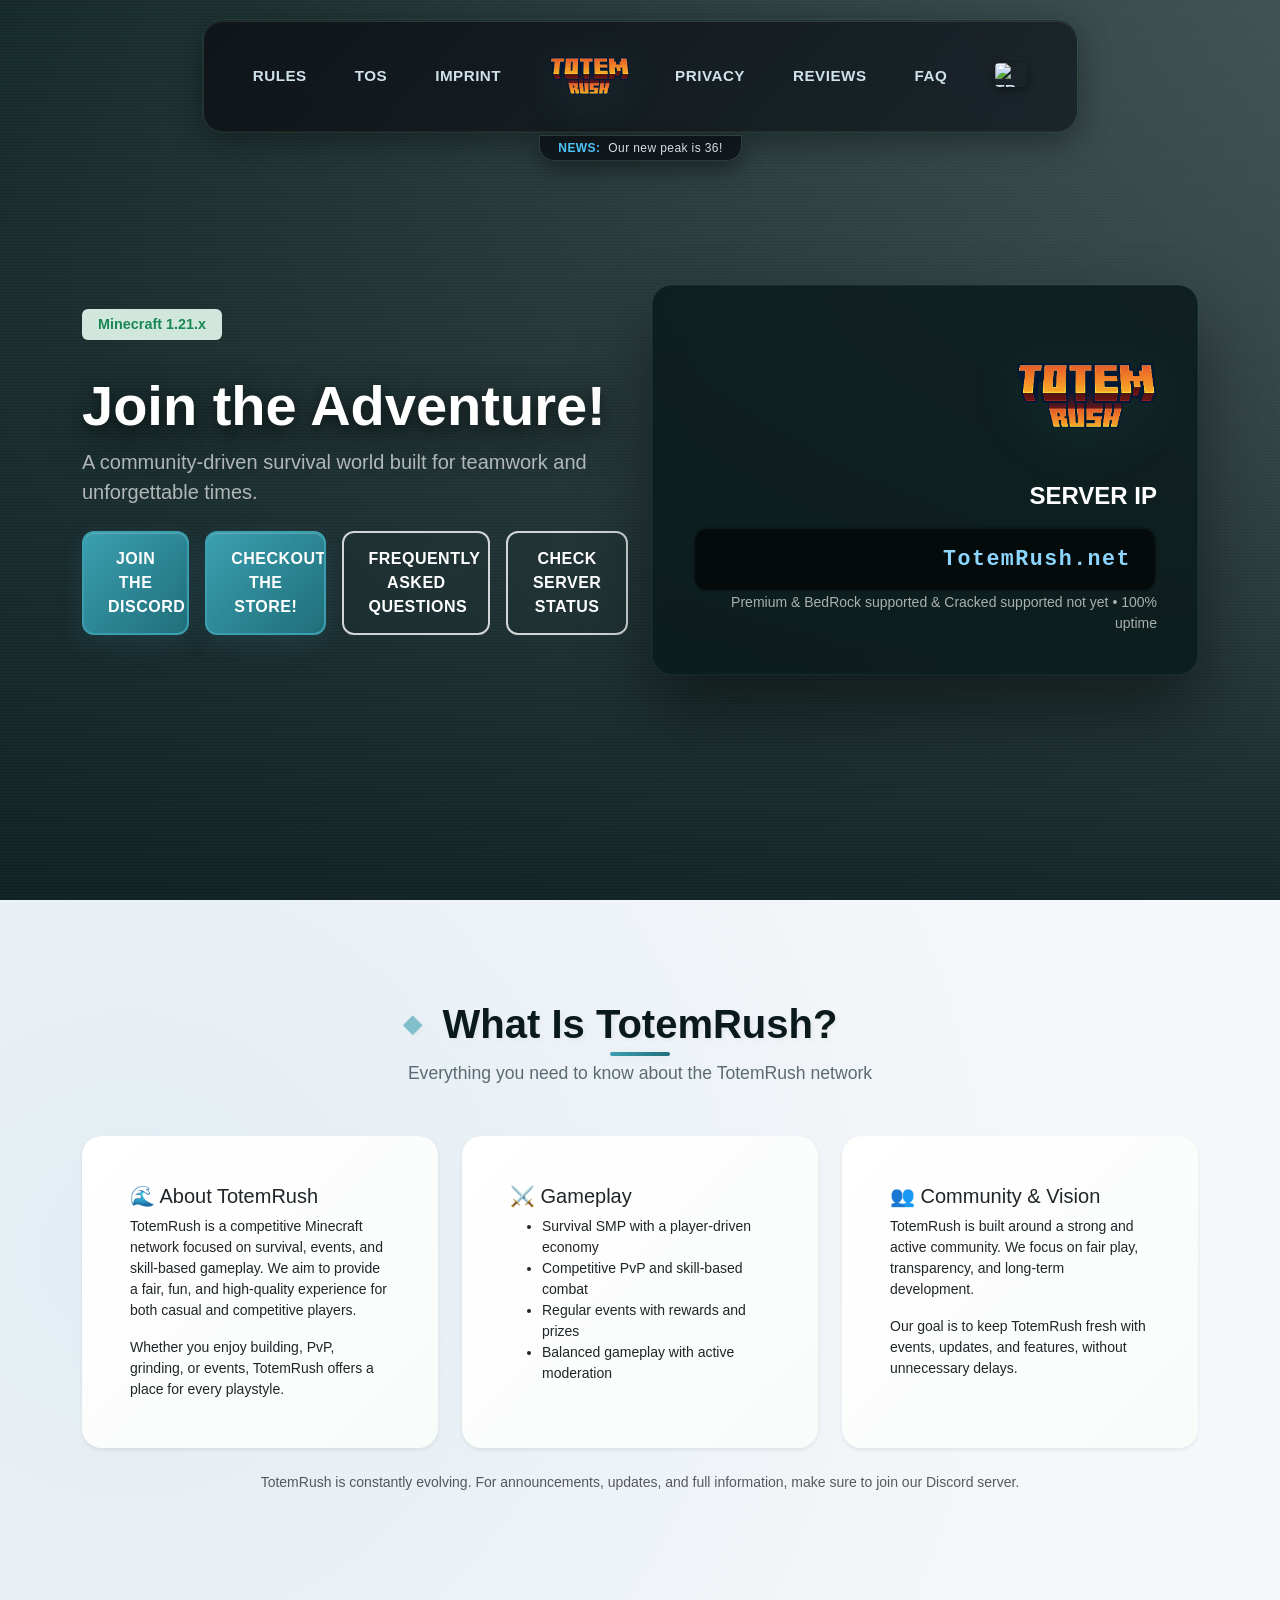
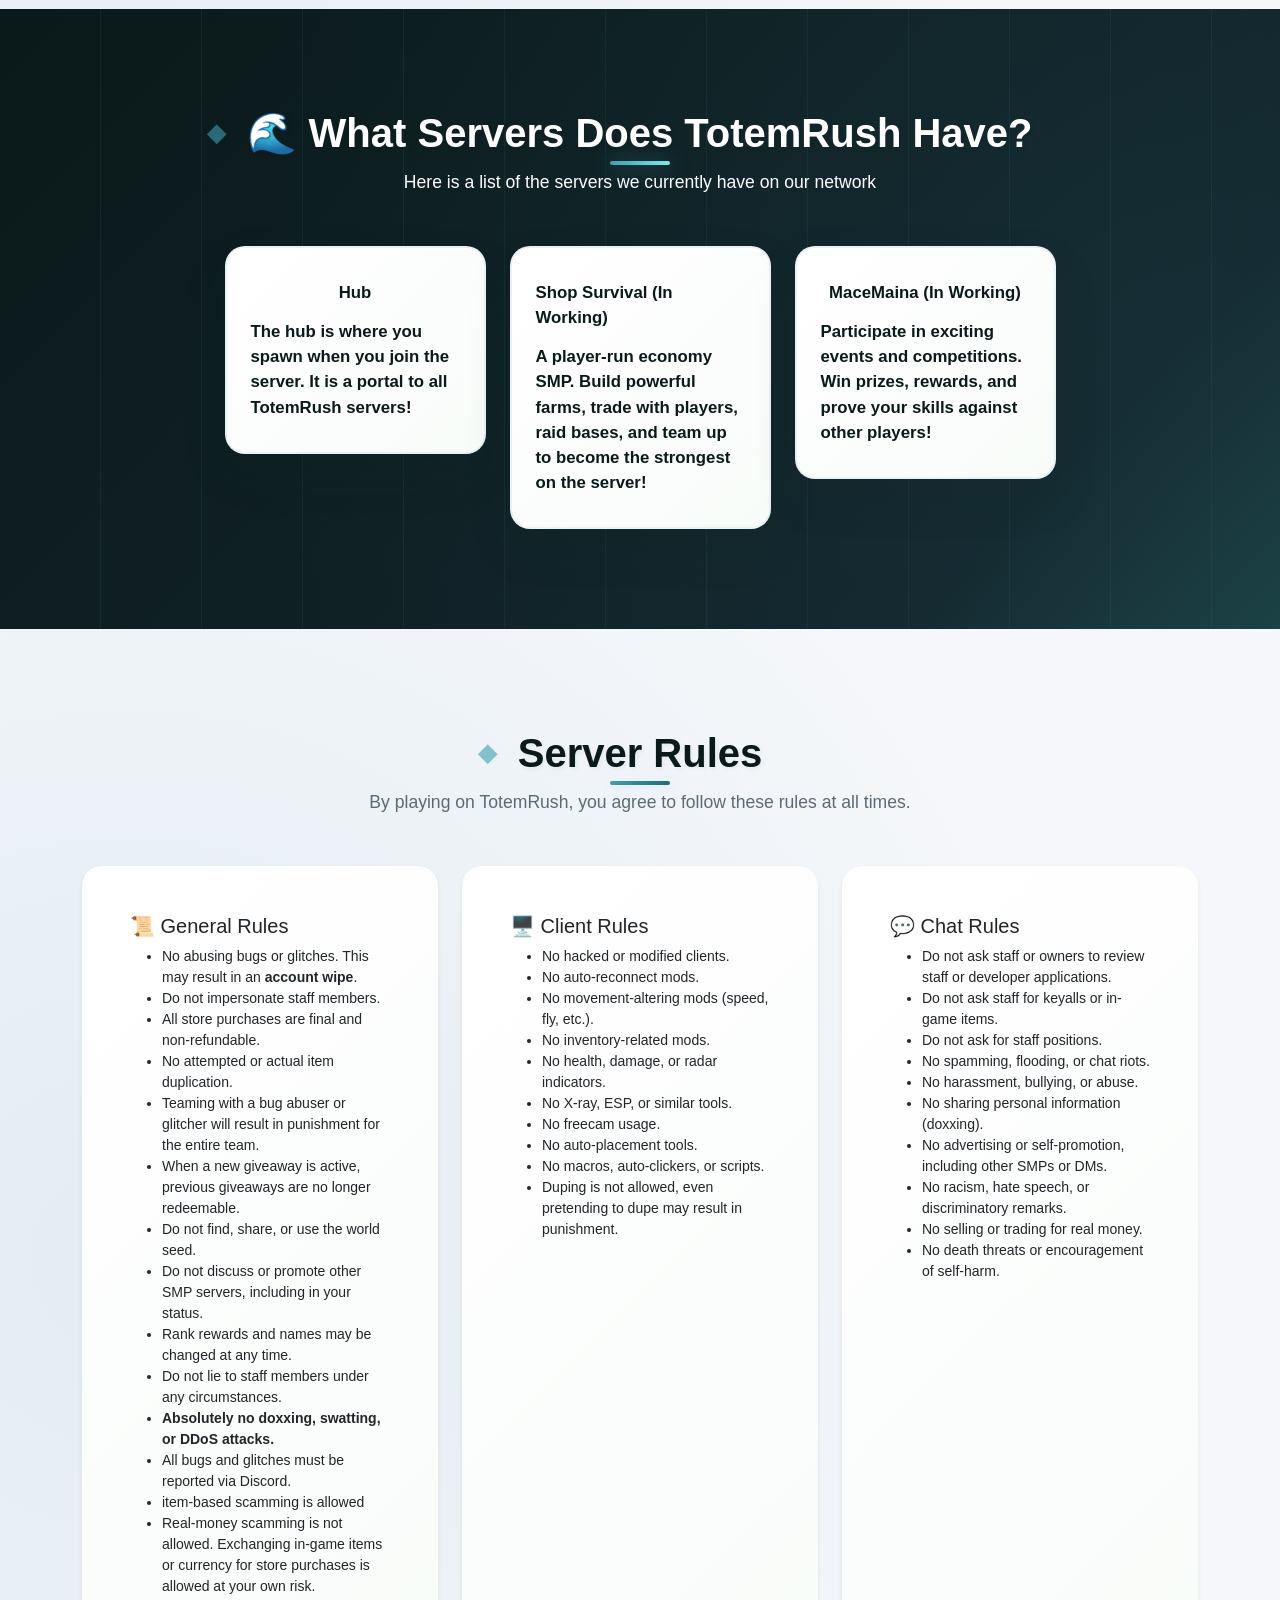
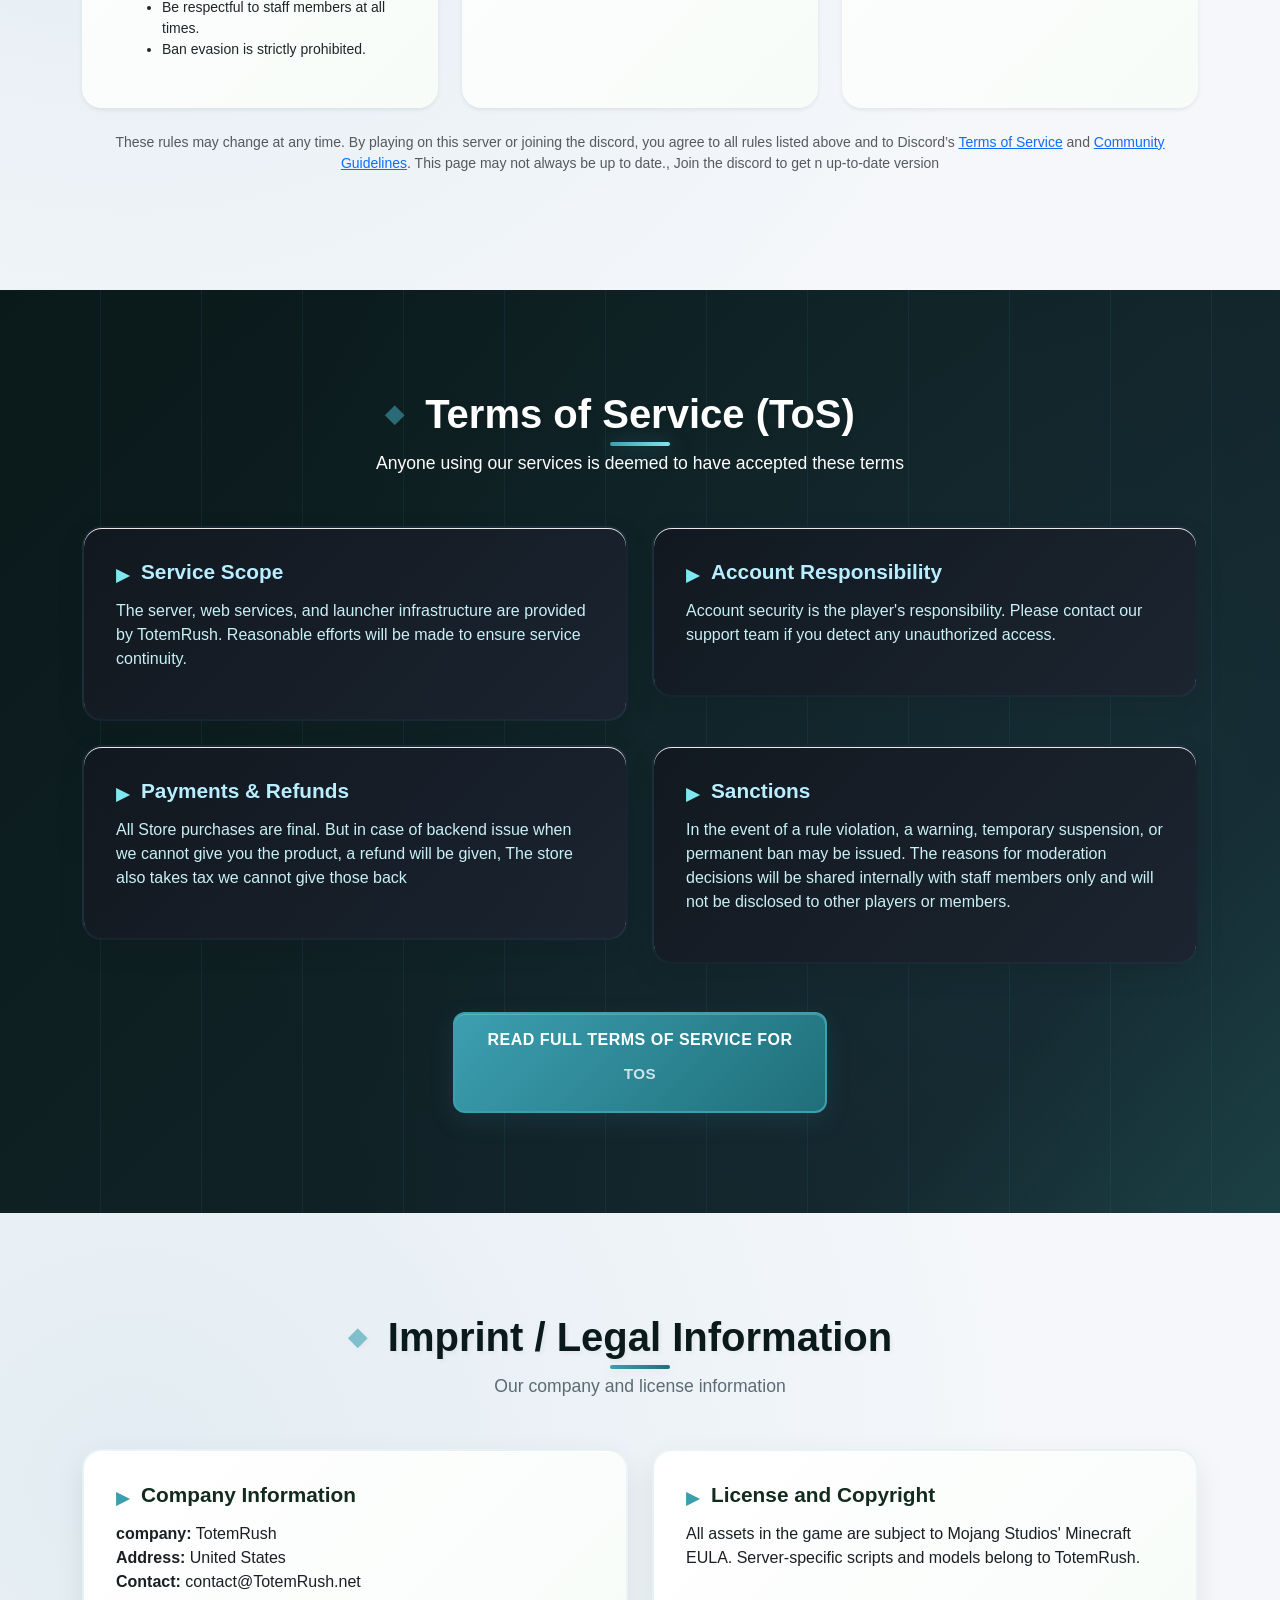
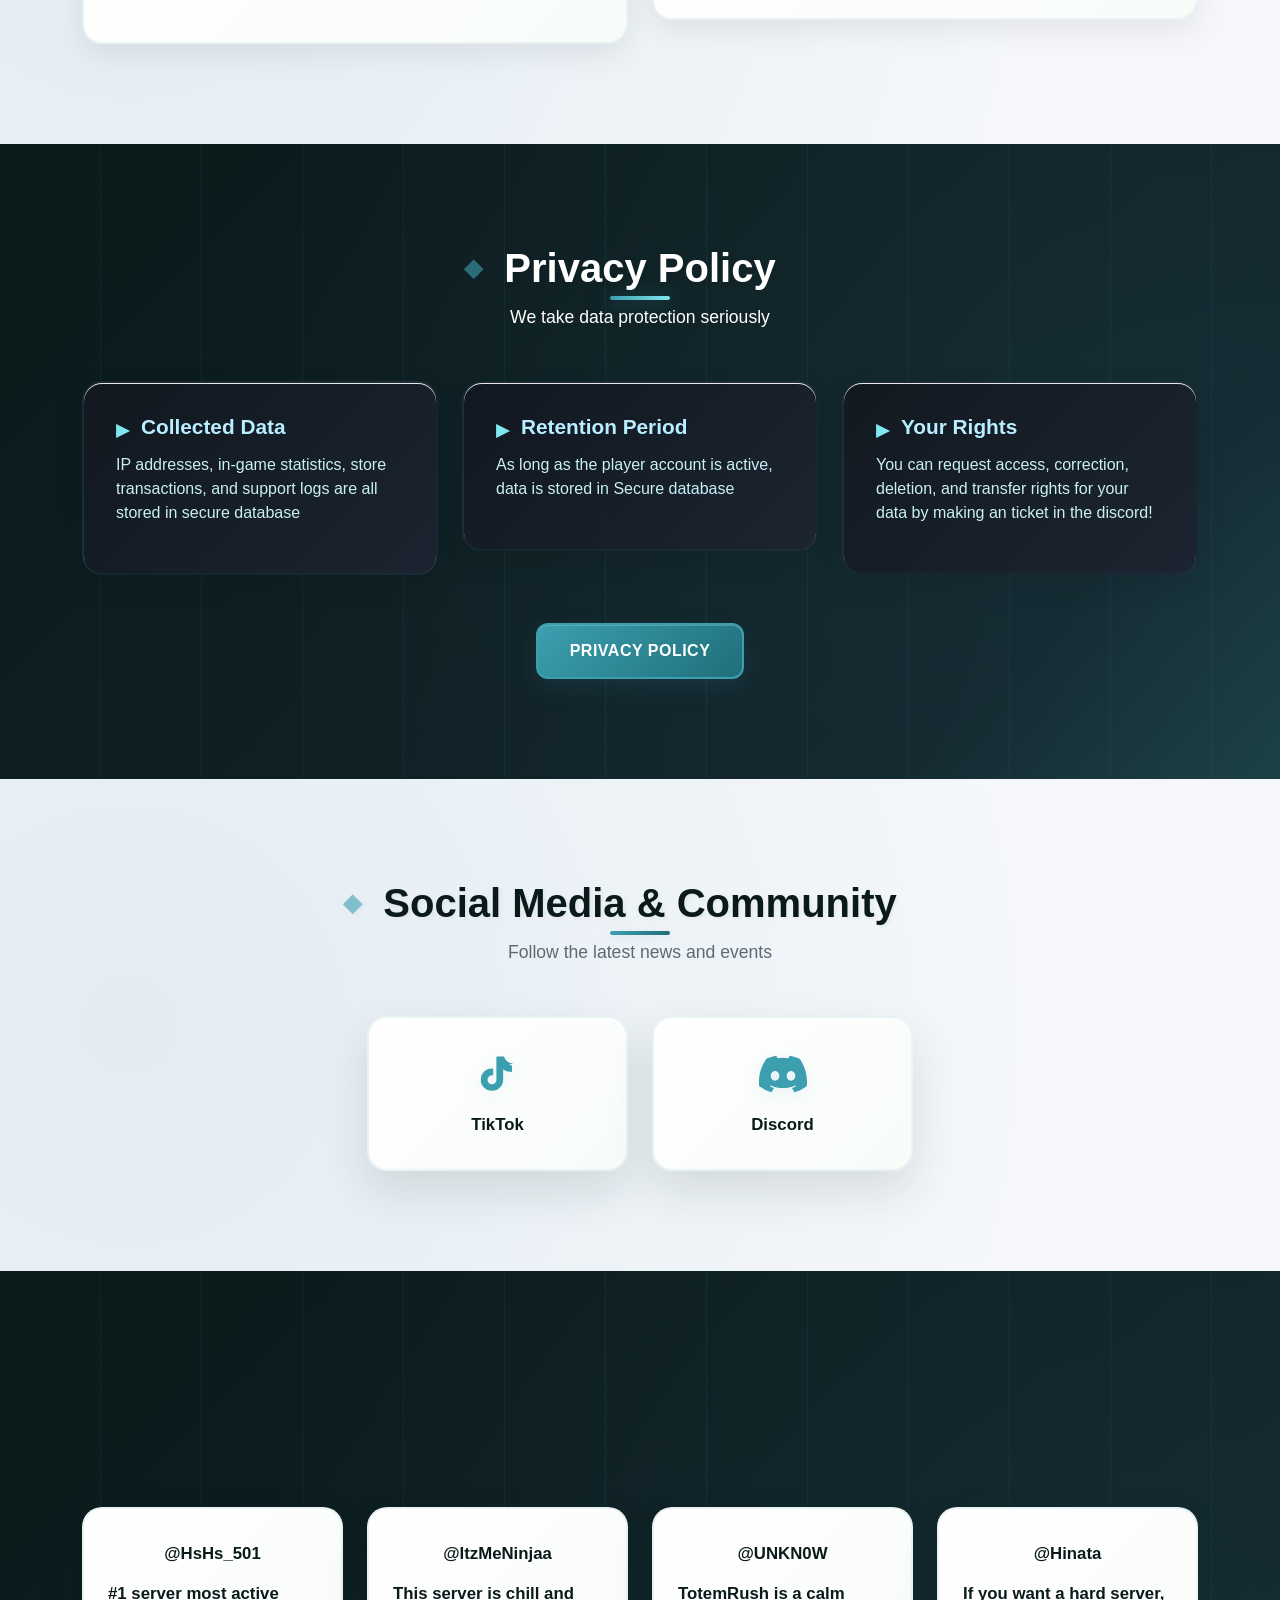
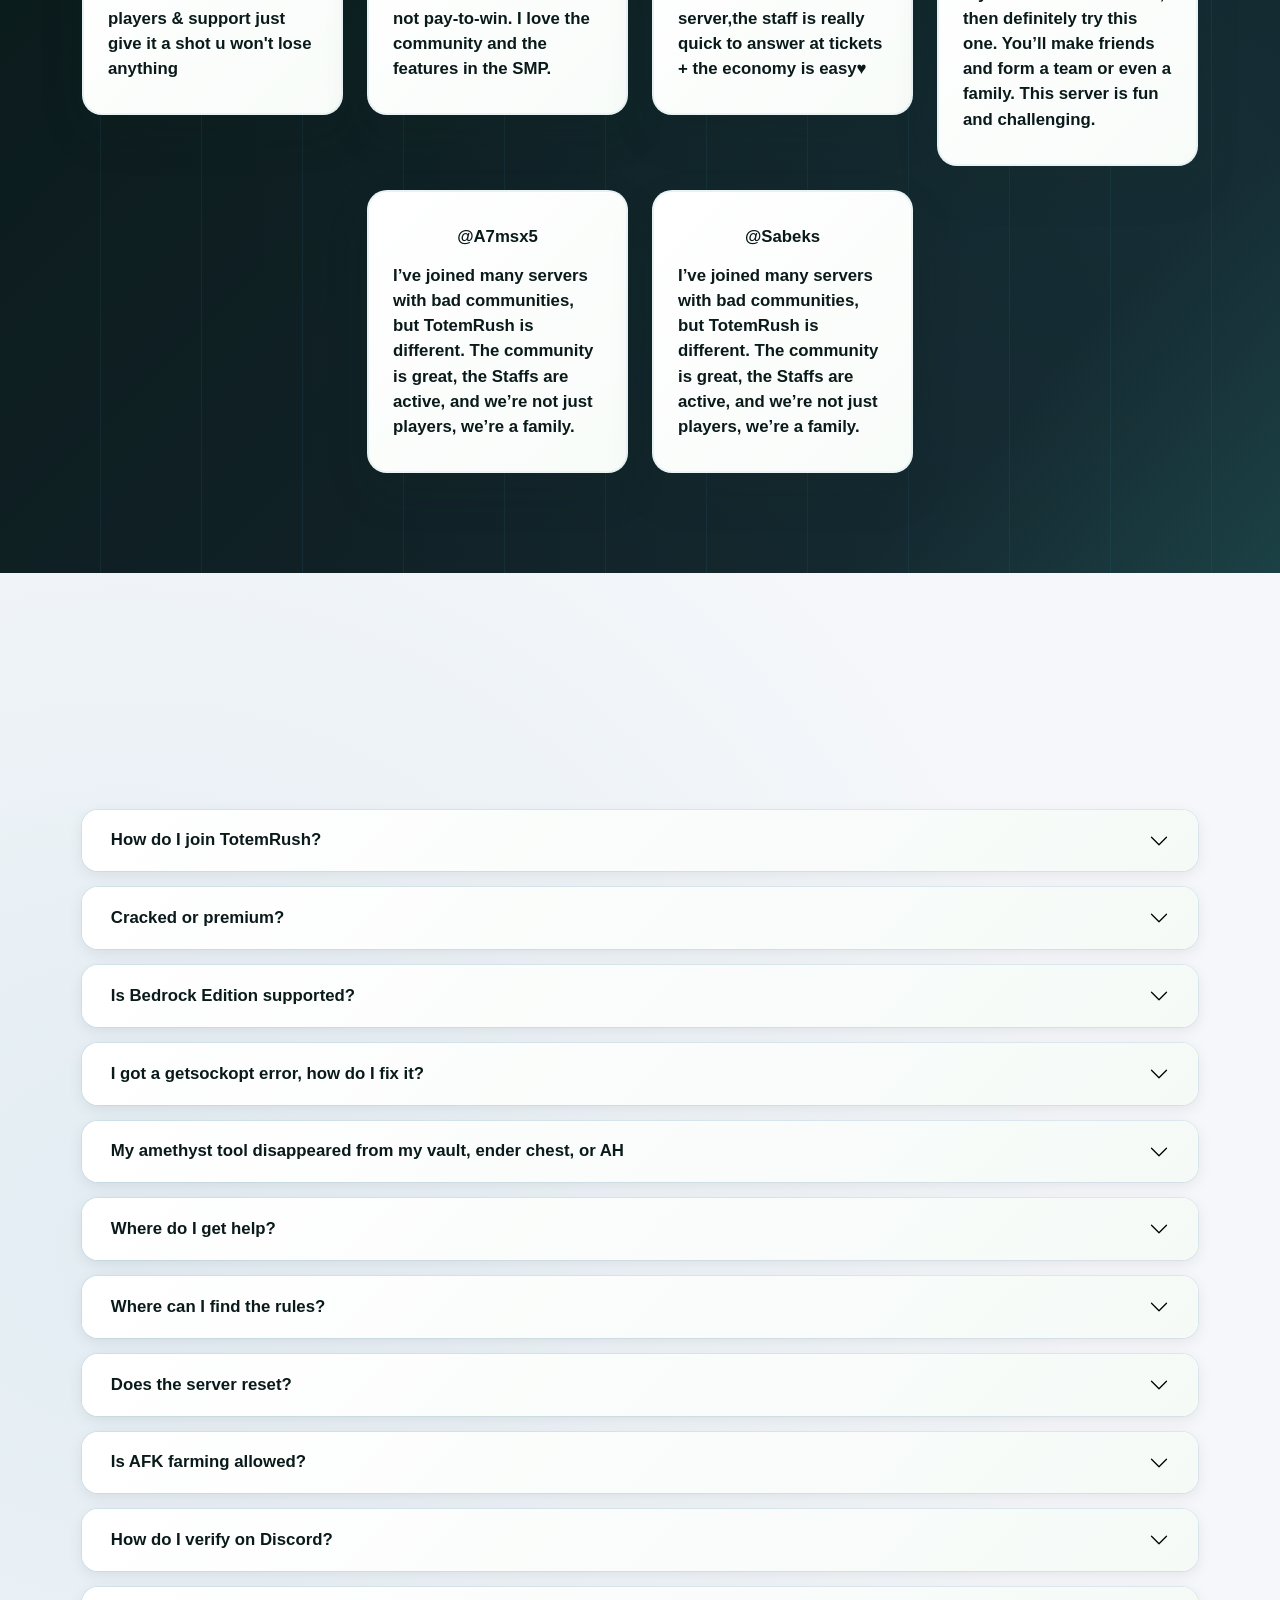
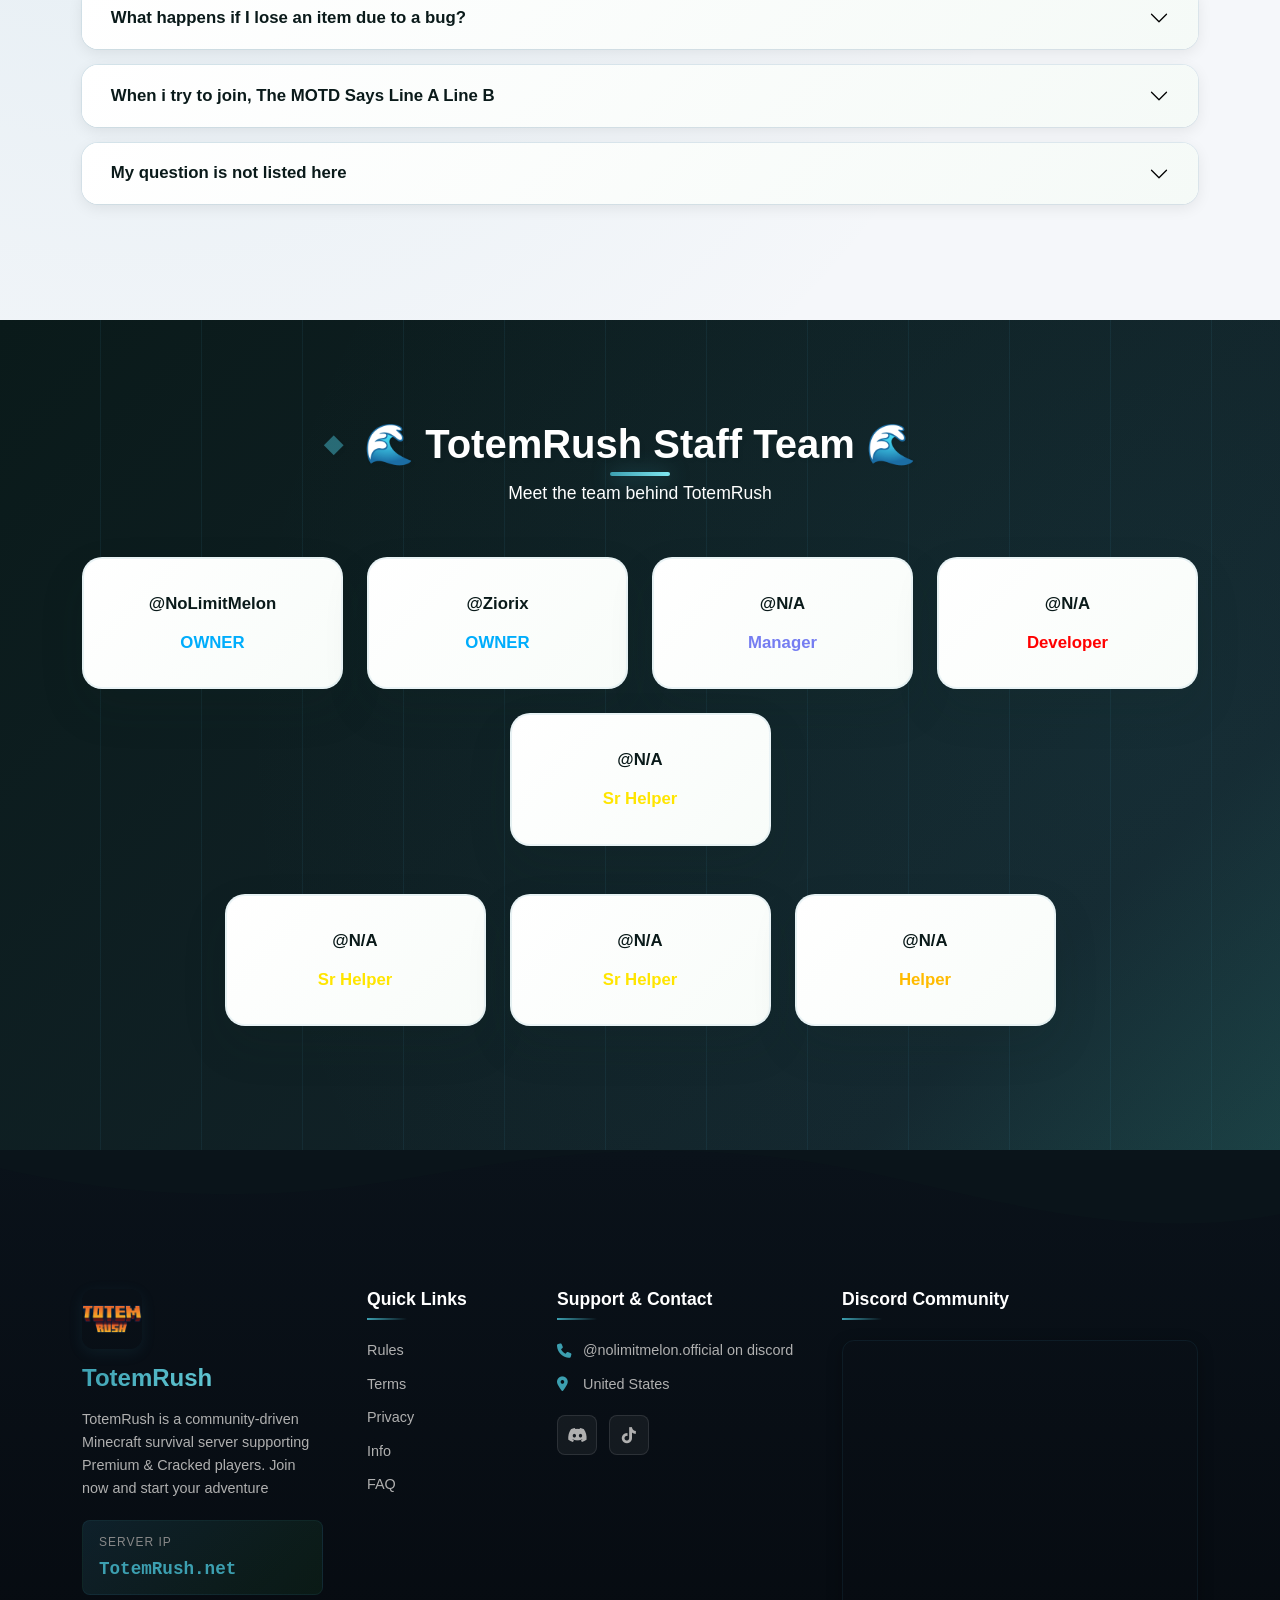
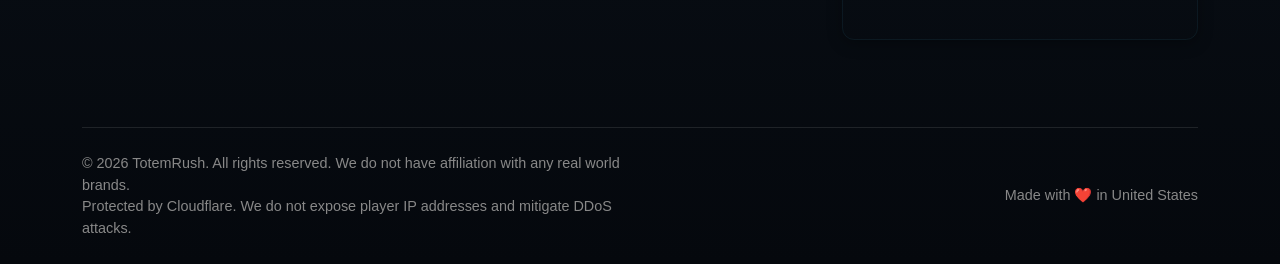
==== commit 05d35eba: "Update index.html" ====
--- a/index.html
+++ b/index.html
@@ -874,7 +874,7 @@
       </div>
       <div class="col-md-3 col-6 fade-up">
         <a class="social-link" href="#">
-          <span>@Ytdirt567</span>
+          <span>@N/A</span>
           <span style="color:#ffe500; font-weight:700;">Sr Helper</span>
         </a>
       </div>      
@@ -884,21 +884,21 @@
     <div class="row g-4 justify-content-center mt-4">
       <div class="col-md-3 col-6 fade-up">
         <a class="social-link" href="#">
-          <span>@Alexclapz</span>
+          <span>@N/A</span>
           <span style="color:#ffe500; font-weight:700;">Sr Helper</span>
         </a>
       </div>
 
       <div class="col-md-3 col-6 fade-up">
         <a class="social-link" href="#">
-          <span>@Jqvl</span>
+          <span>@N/A</span>
           <span style="color:#ffe500; font-weight:700;">Sr Helper</span>
         </a>
       </div>
       
       <div class="col-md-3 col-6 fade-up">
         <a class="social-link" href="#">
-          <span>@KingsFortYT</span>
+          <span>@N/A</span>
           <span style="color:#ffbb00; font-weight:700;">Helper</span>
         </a>
       </div>   
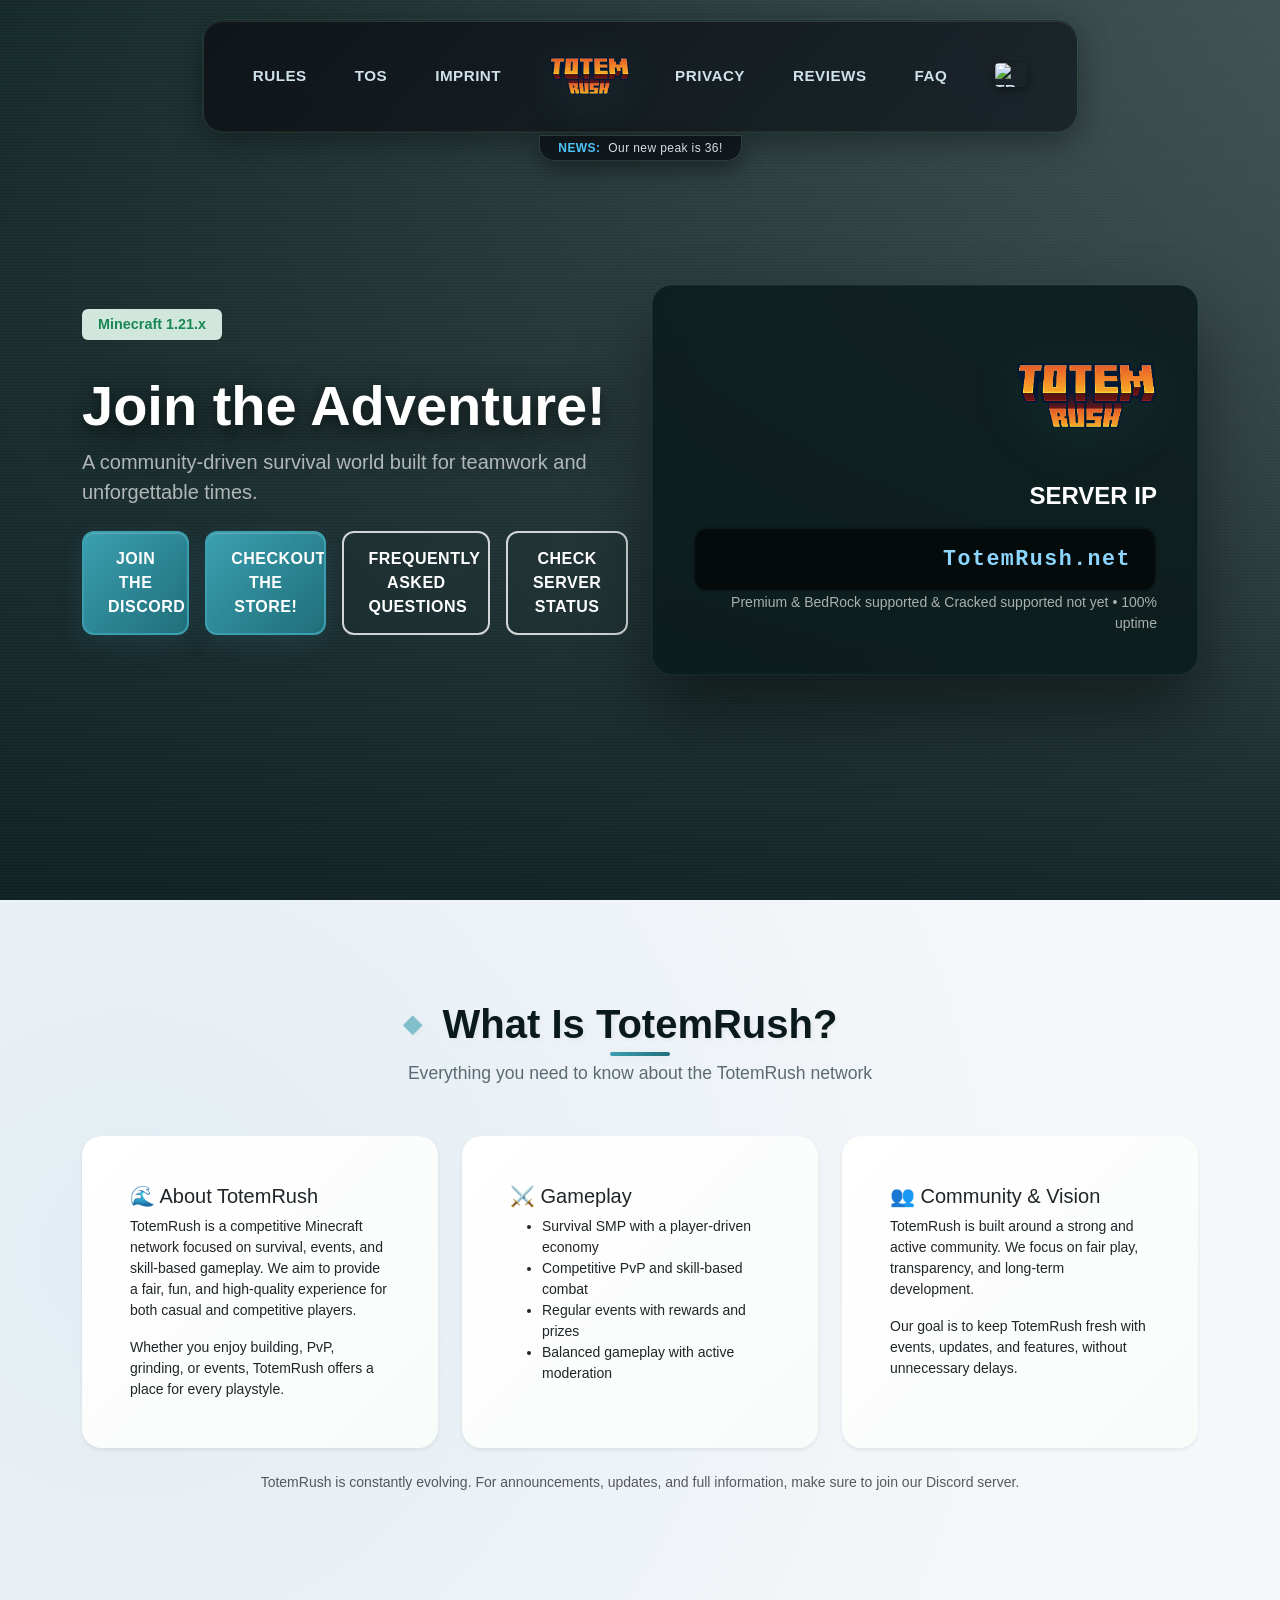
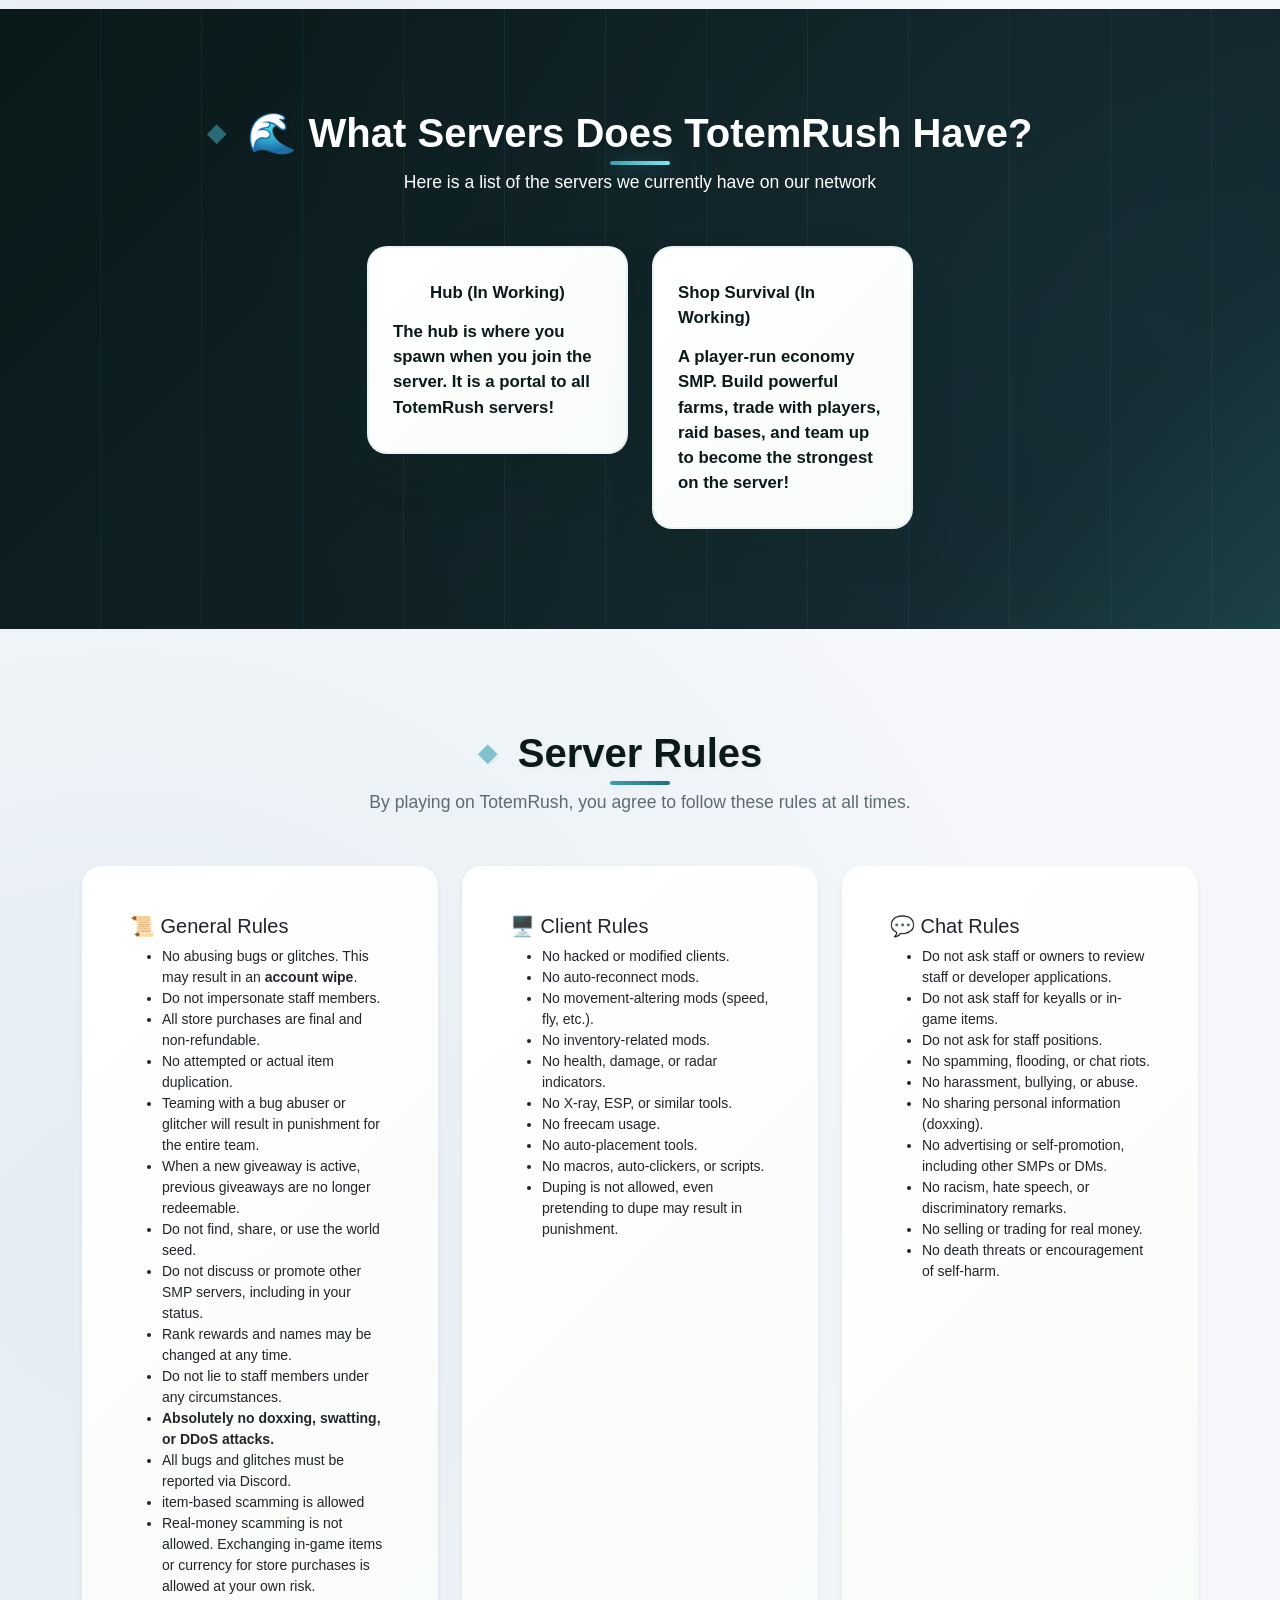
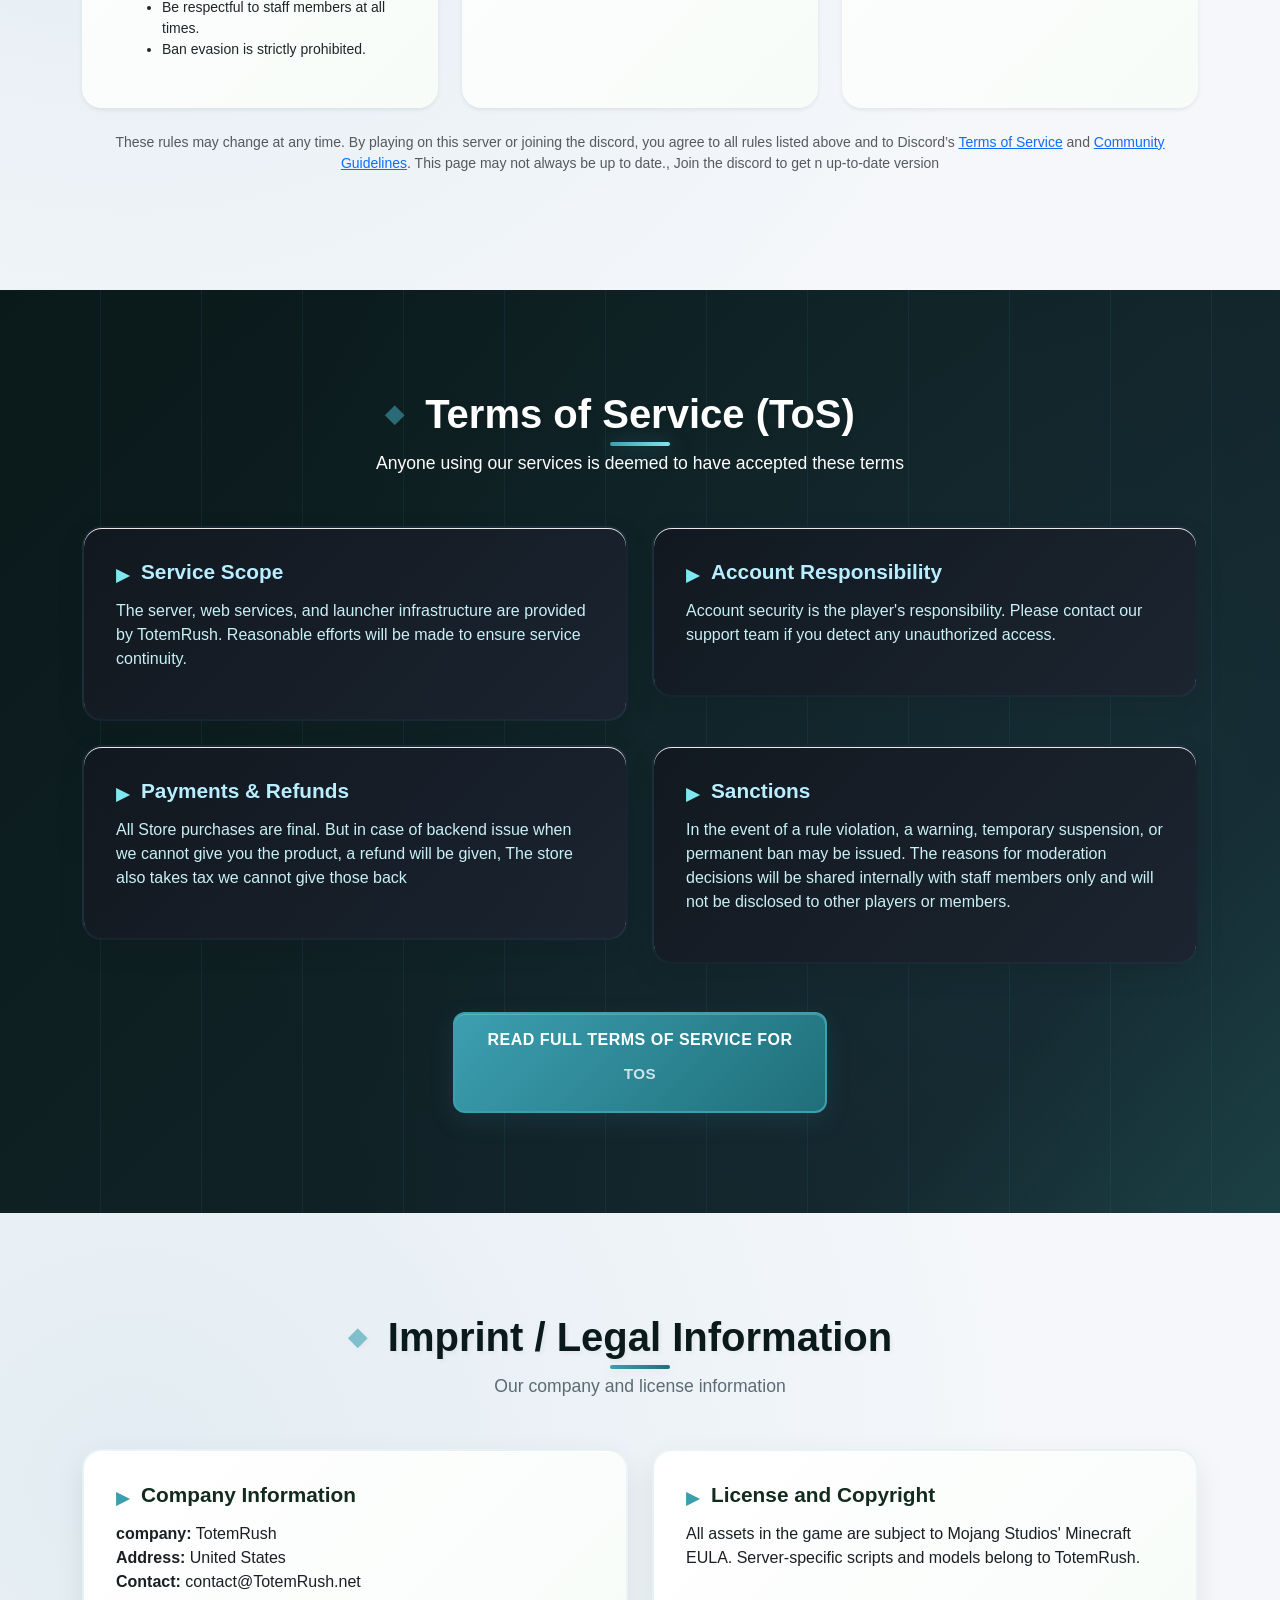
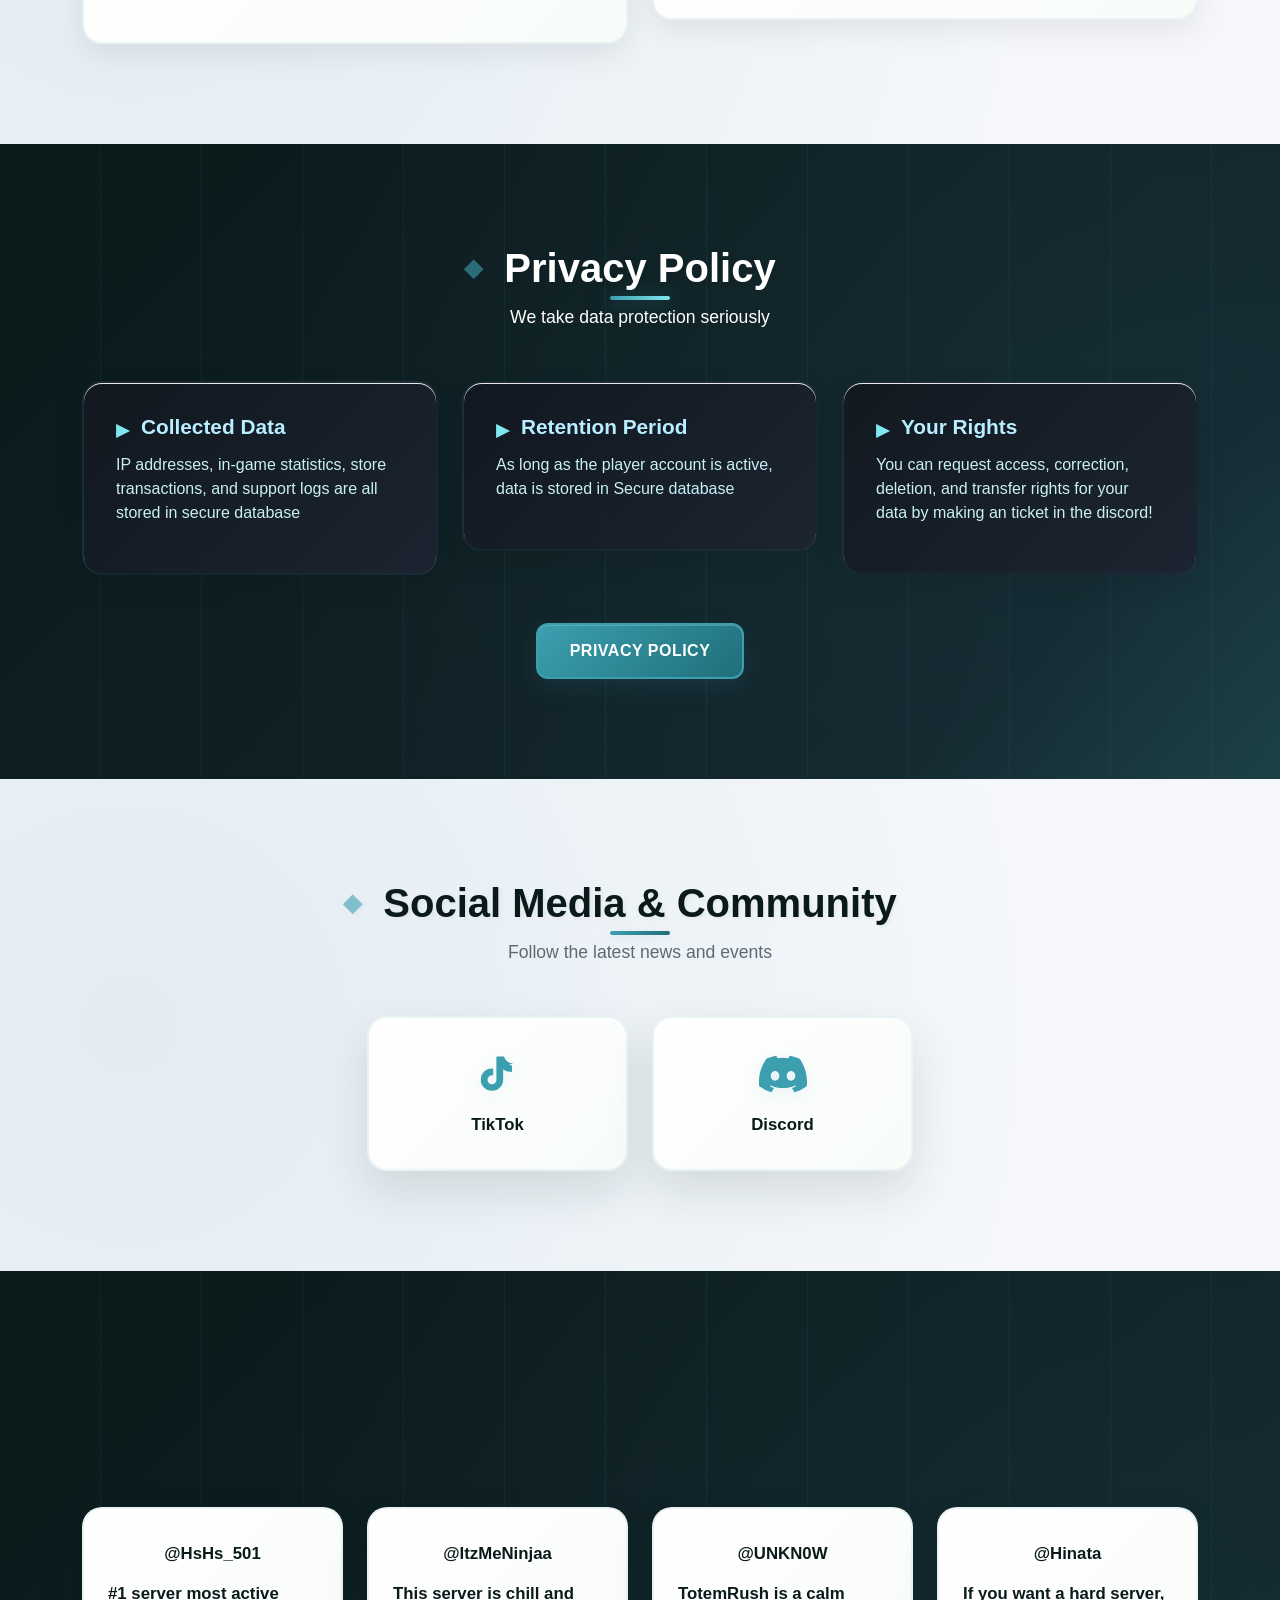
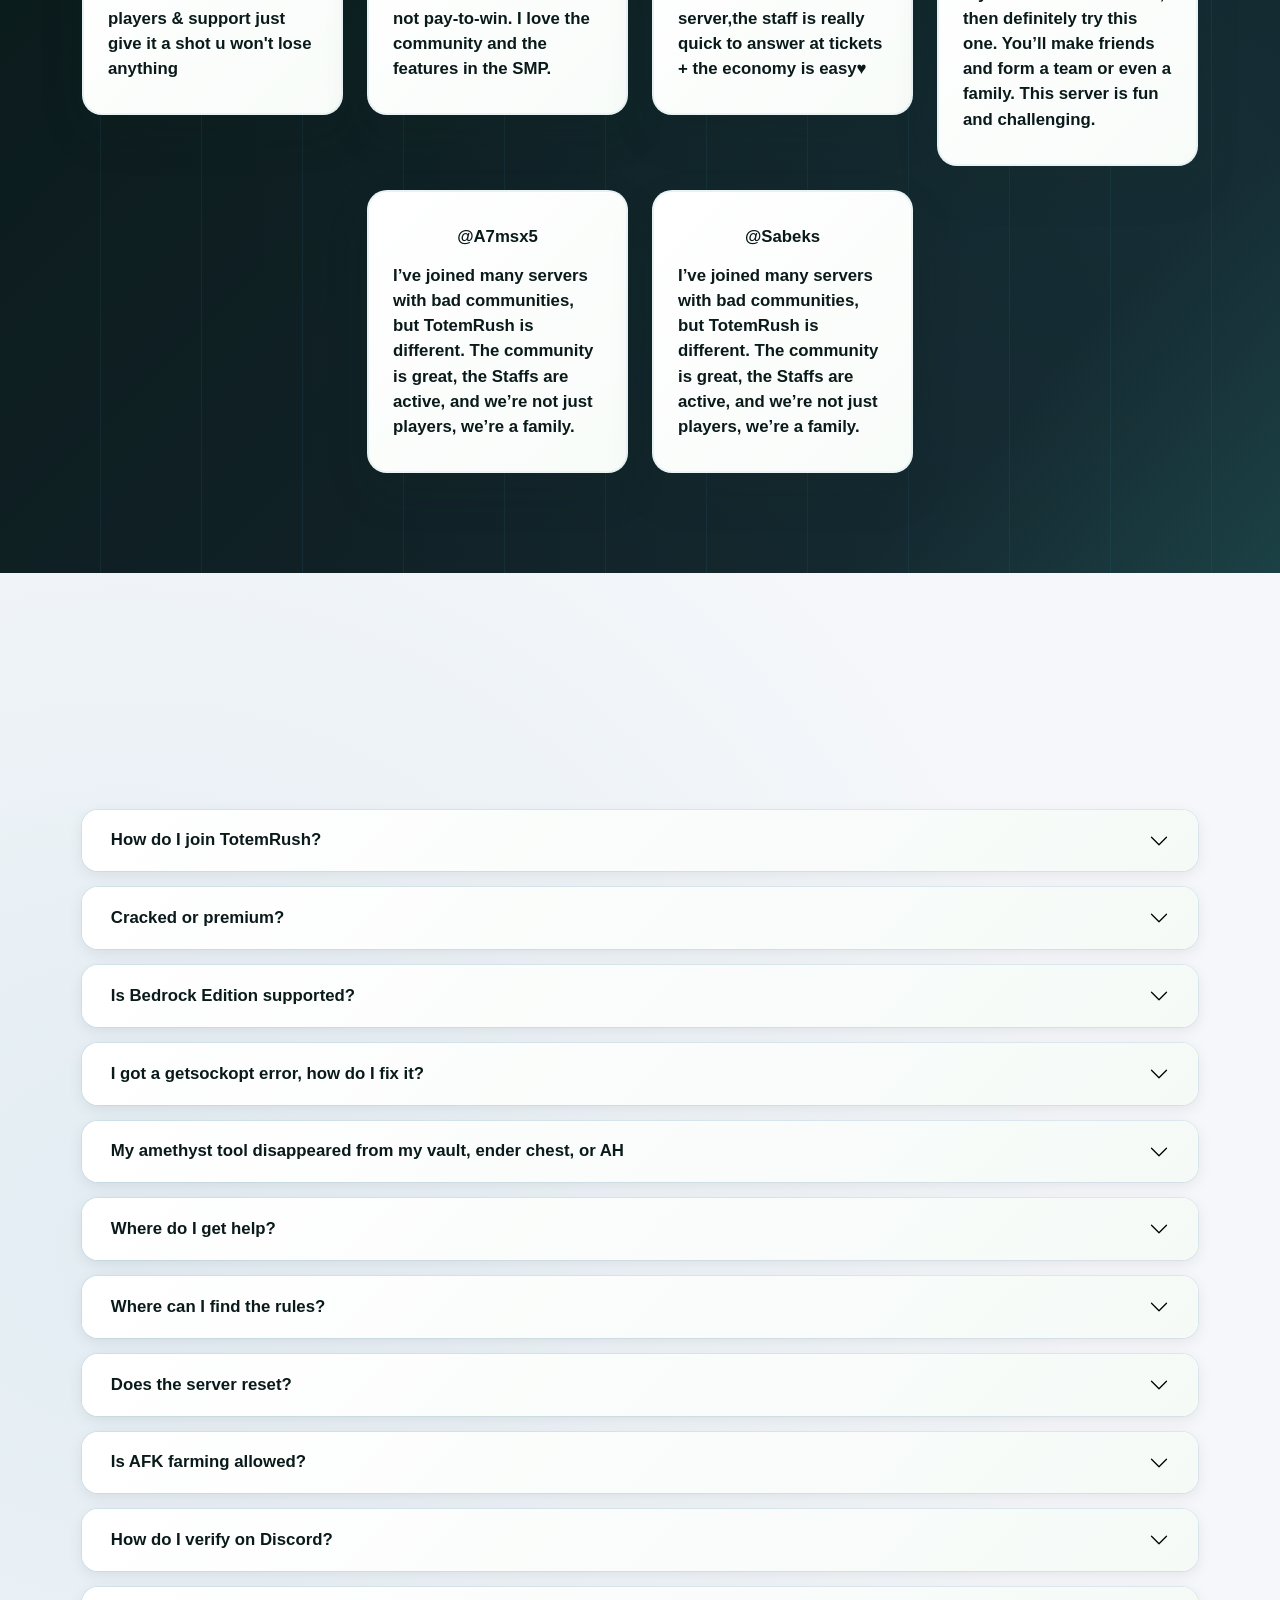
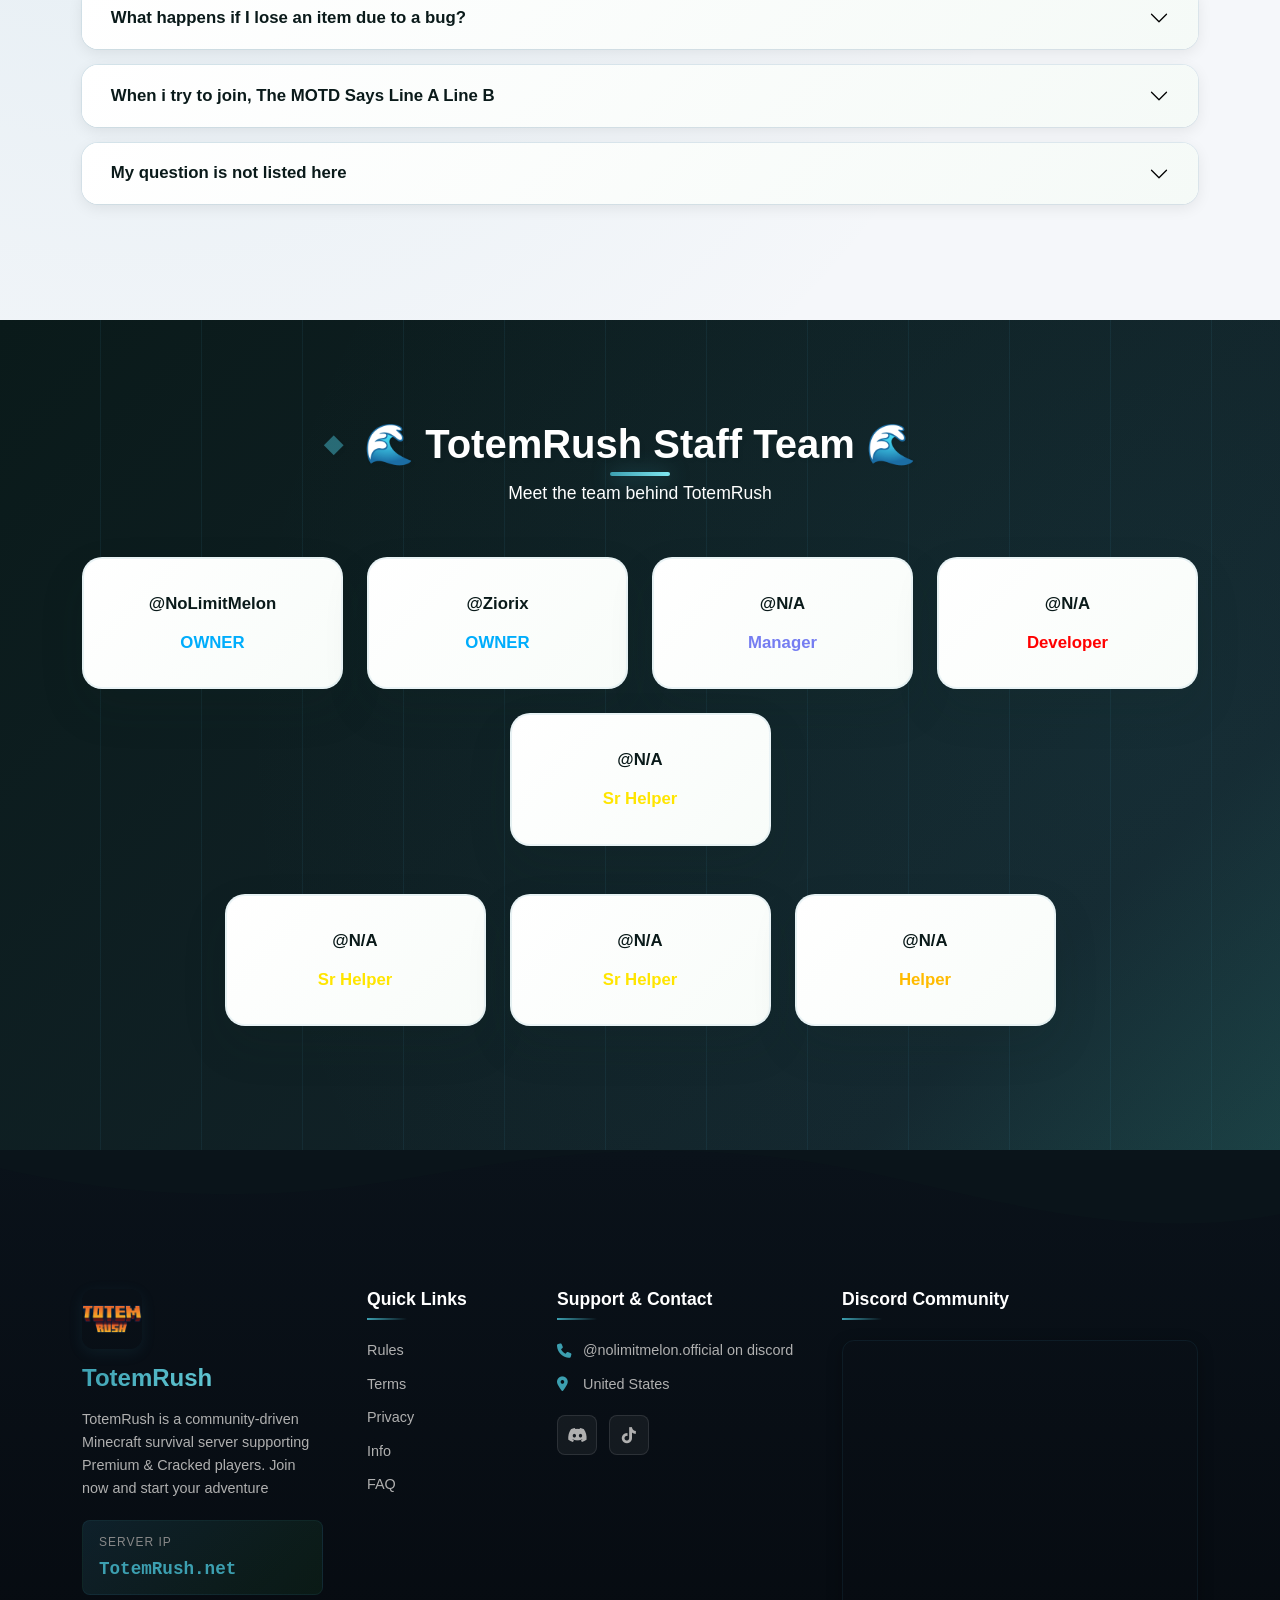
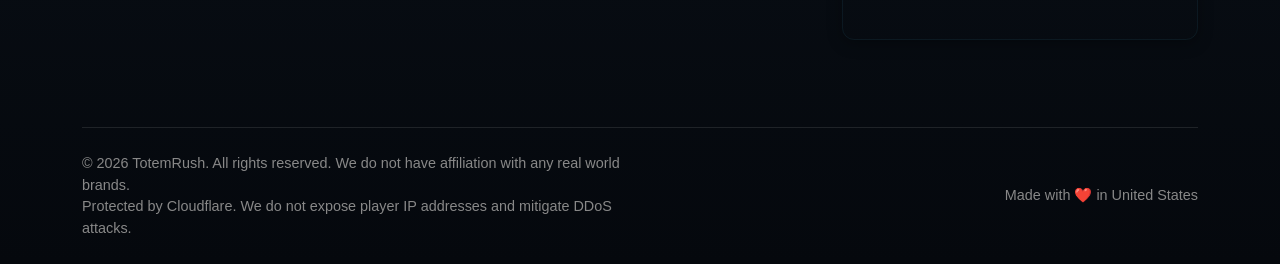
==== commit 28ebc45c: "Update index.html" ====
--- a/index.html
+++ b/index.html
@@ -320,7 +320,7 @@
       <!-- Hub -->
       <div class="col-md-3 col-6 fade-up">
         <a class="social-link" href="#" target="_blank">
-          <span>Hub</span>
+          <span>Hub (In Working)</span>
           <span>
             The hub is where you spawn when you join the server.
             It is a portal to all TotemRush servers!
@@ -338,18 +338,6 @@
           </span>
         </a>
       </div>
-
-      <!-- Events -->
-      <div class="col-md-3 col-6 fade-up delay-2">
-        <a class="social-link" href="#" target="_blank">
-          <span>MaceMaina (In Working) </span>
-          <span>
-            Participate in exciting events and competitions.
-            Win prizes, rewards, and prove your skills against other players!
-          </span>
-        </a>
-      </div>
-  </div>
 </section>
 
   
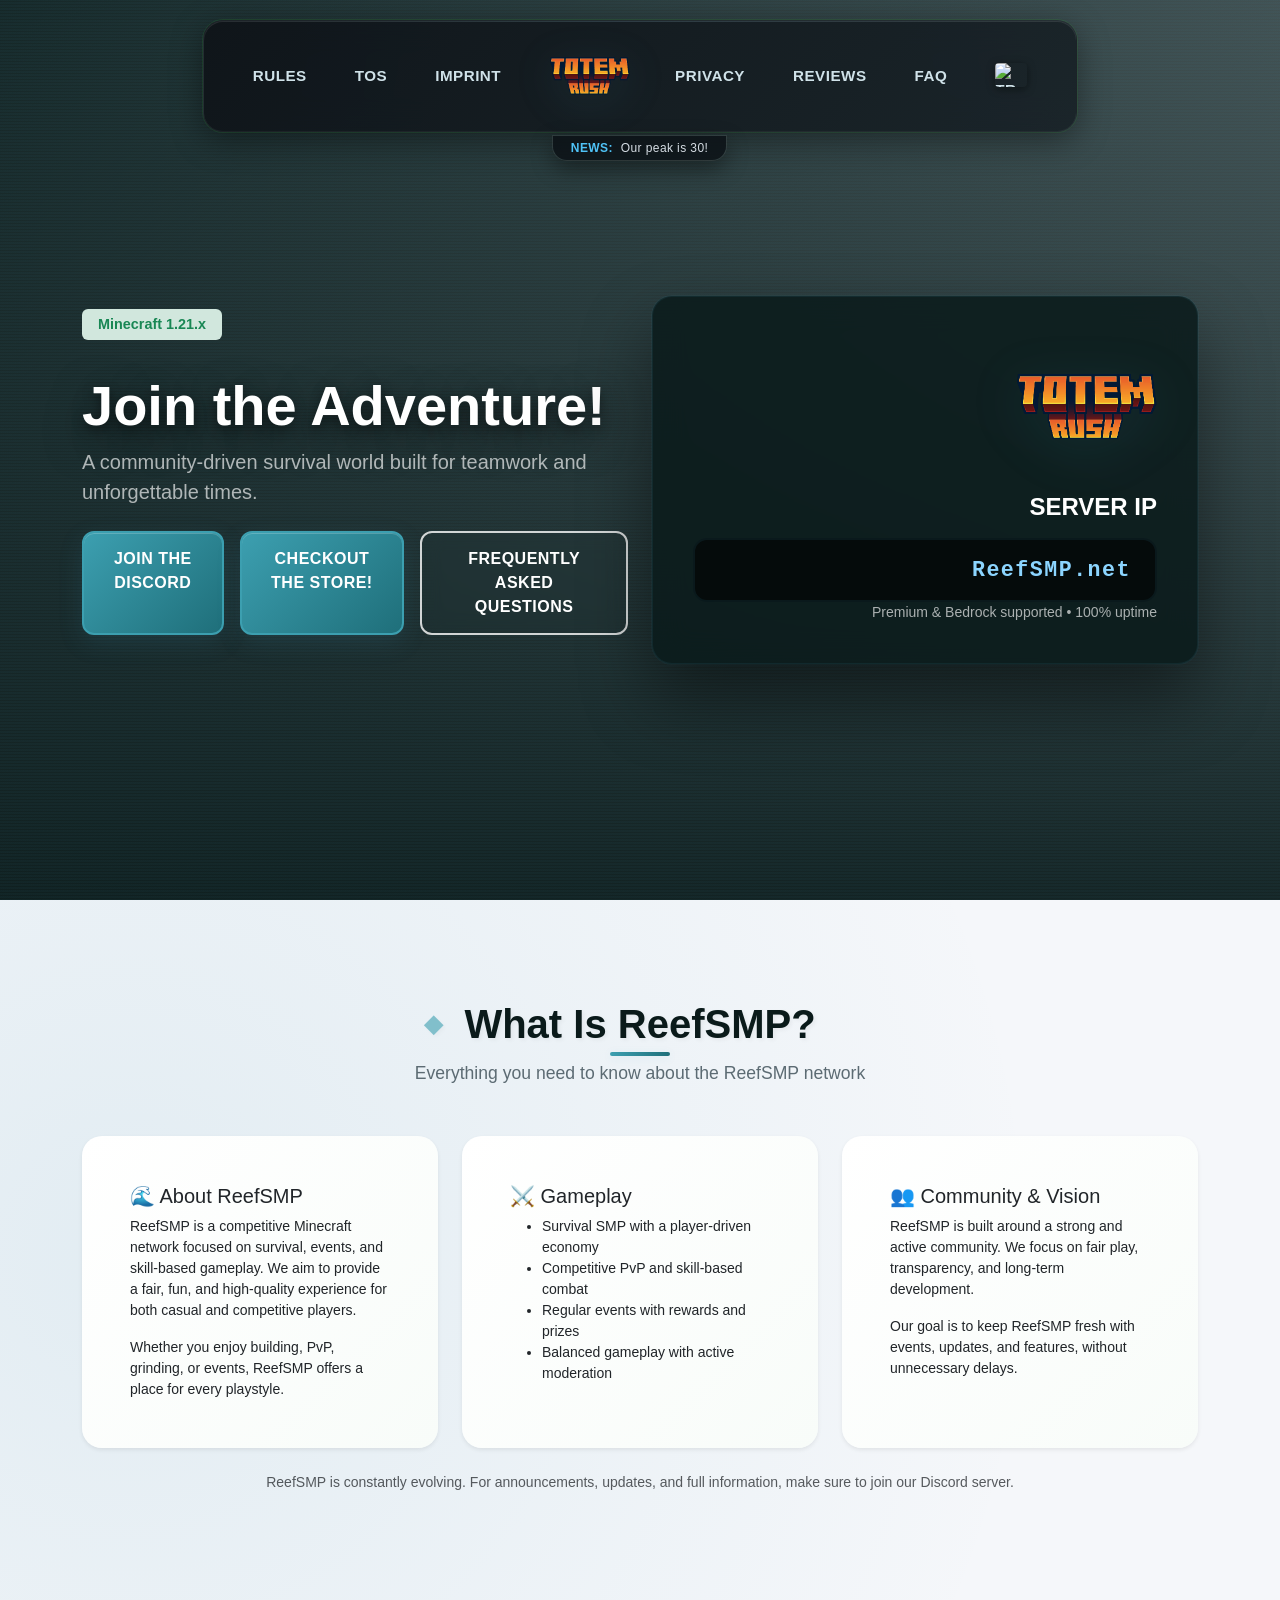
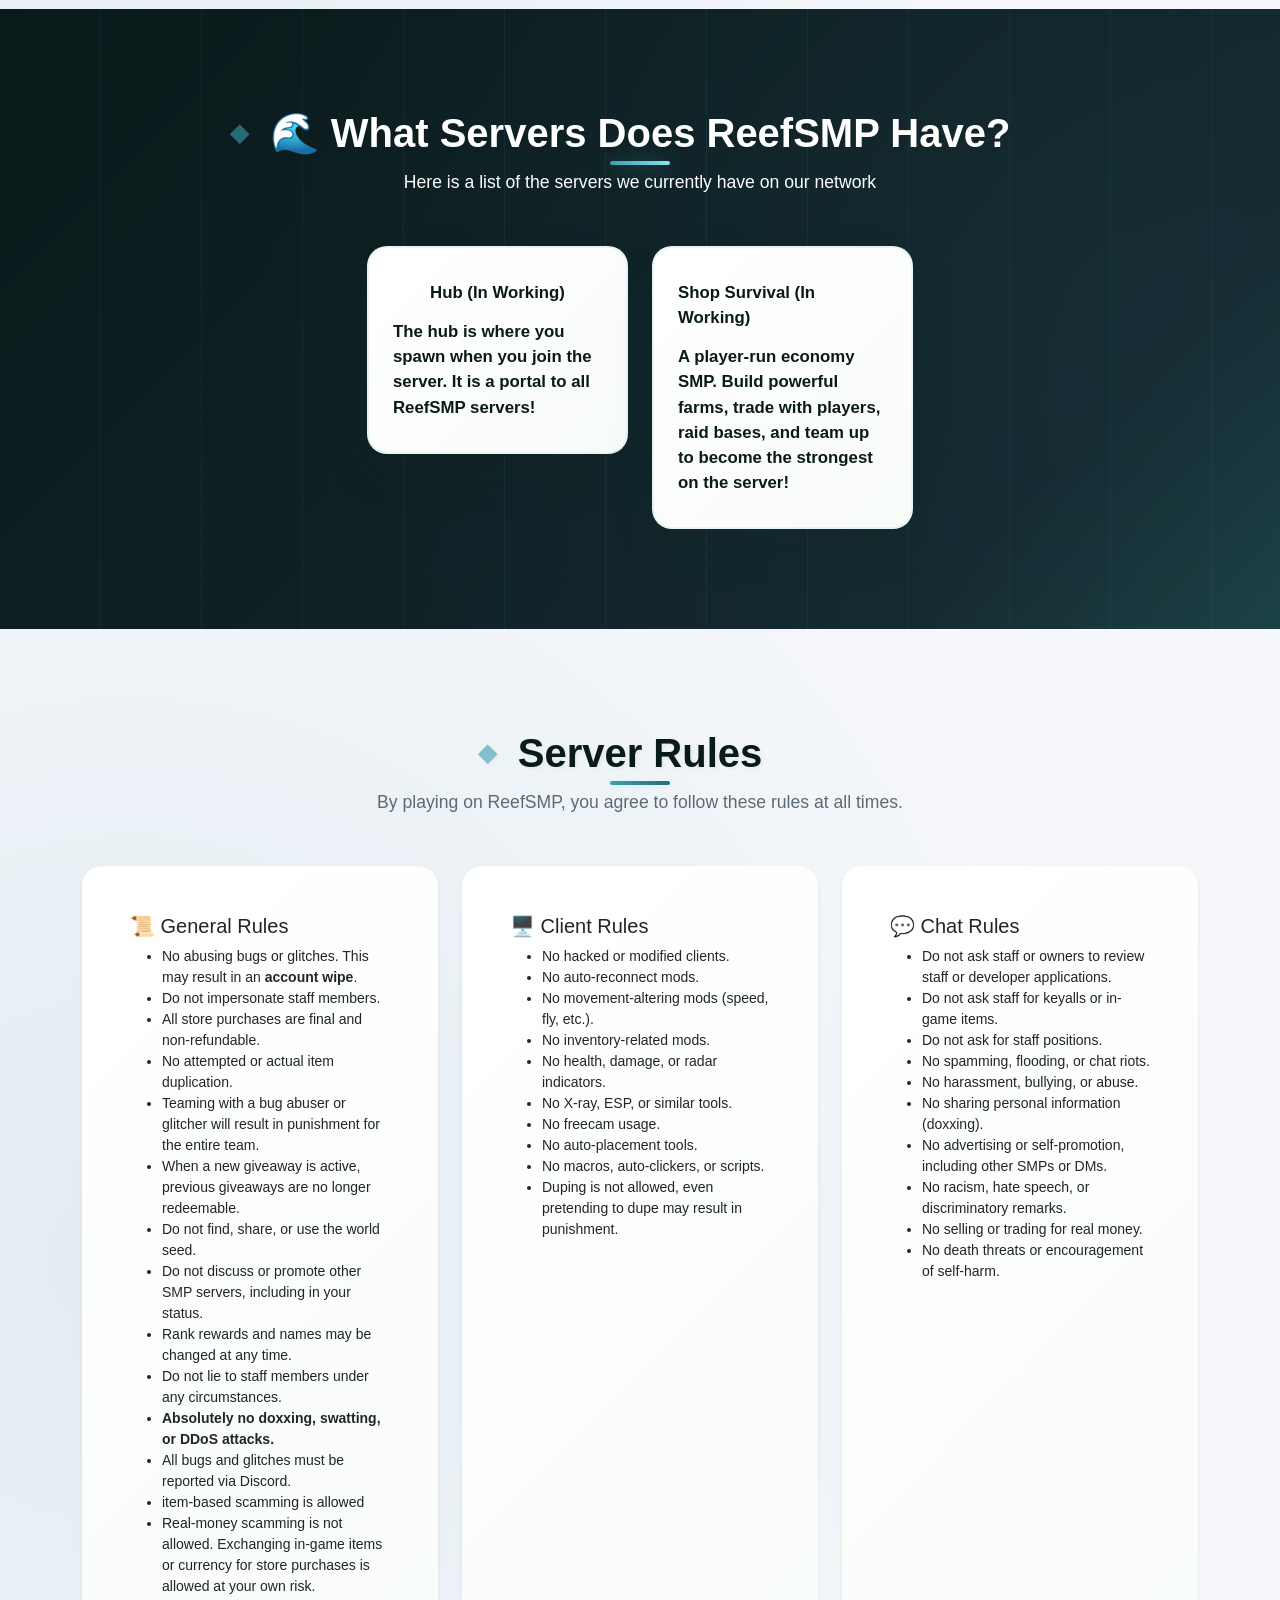
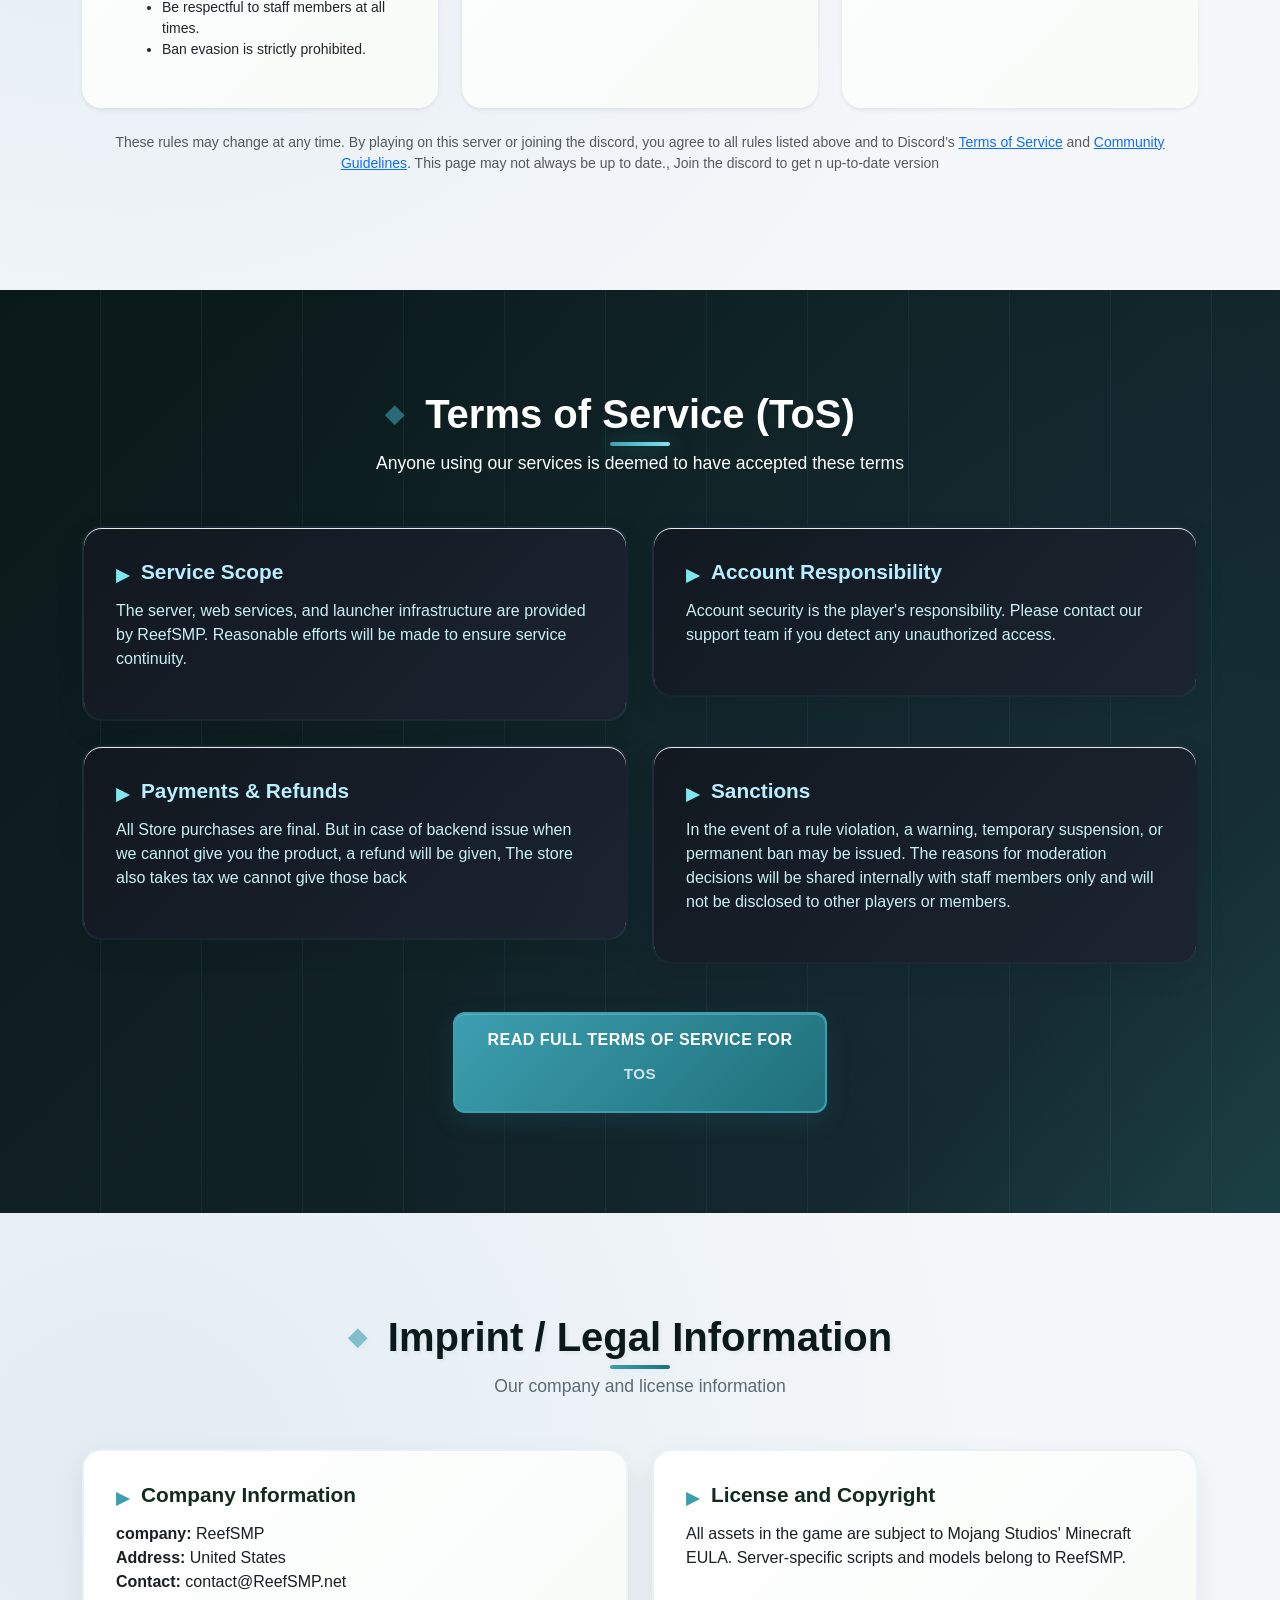
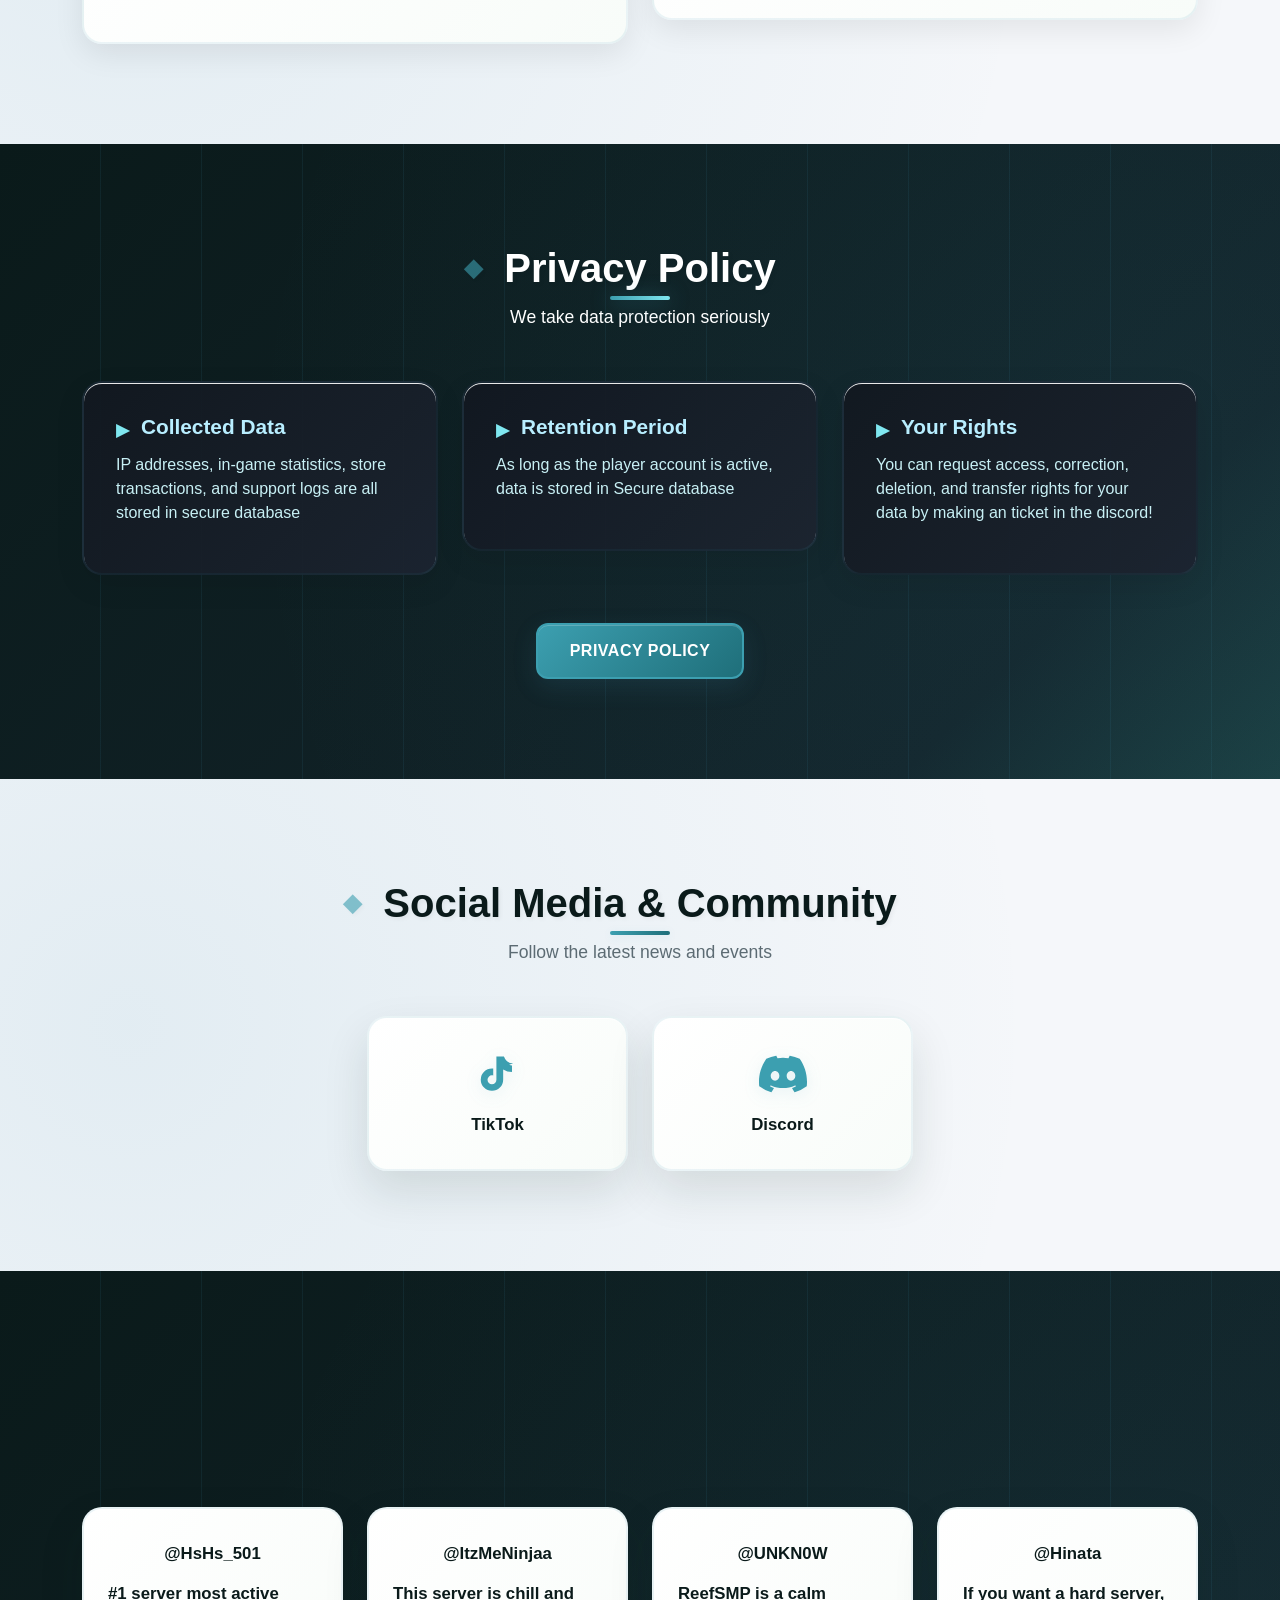
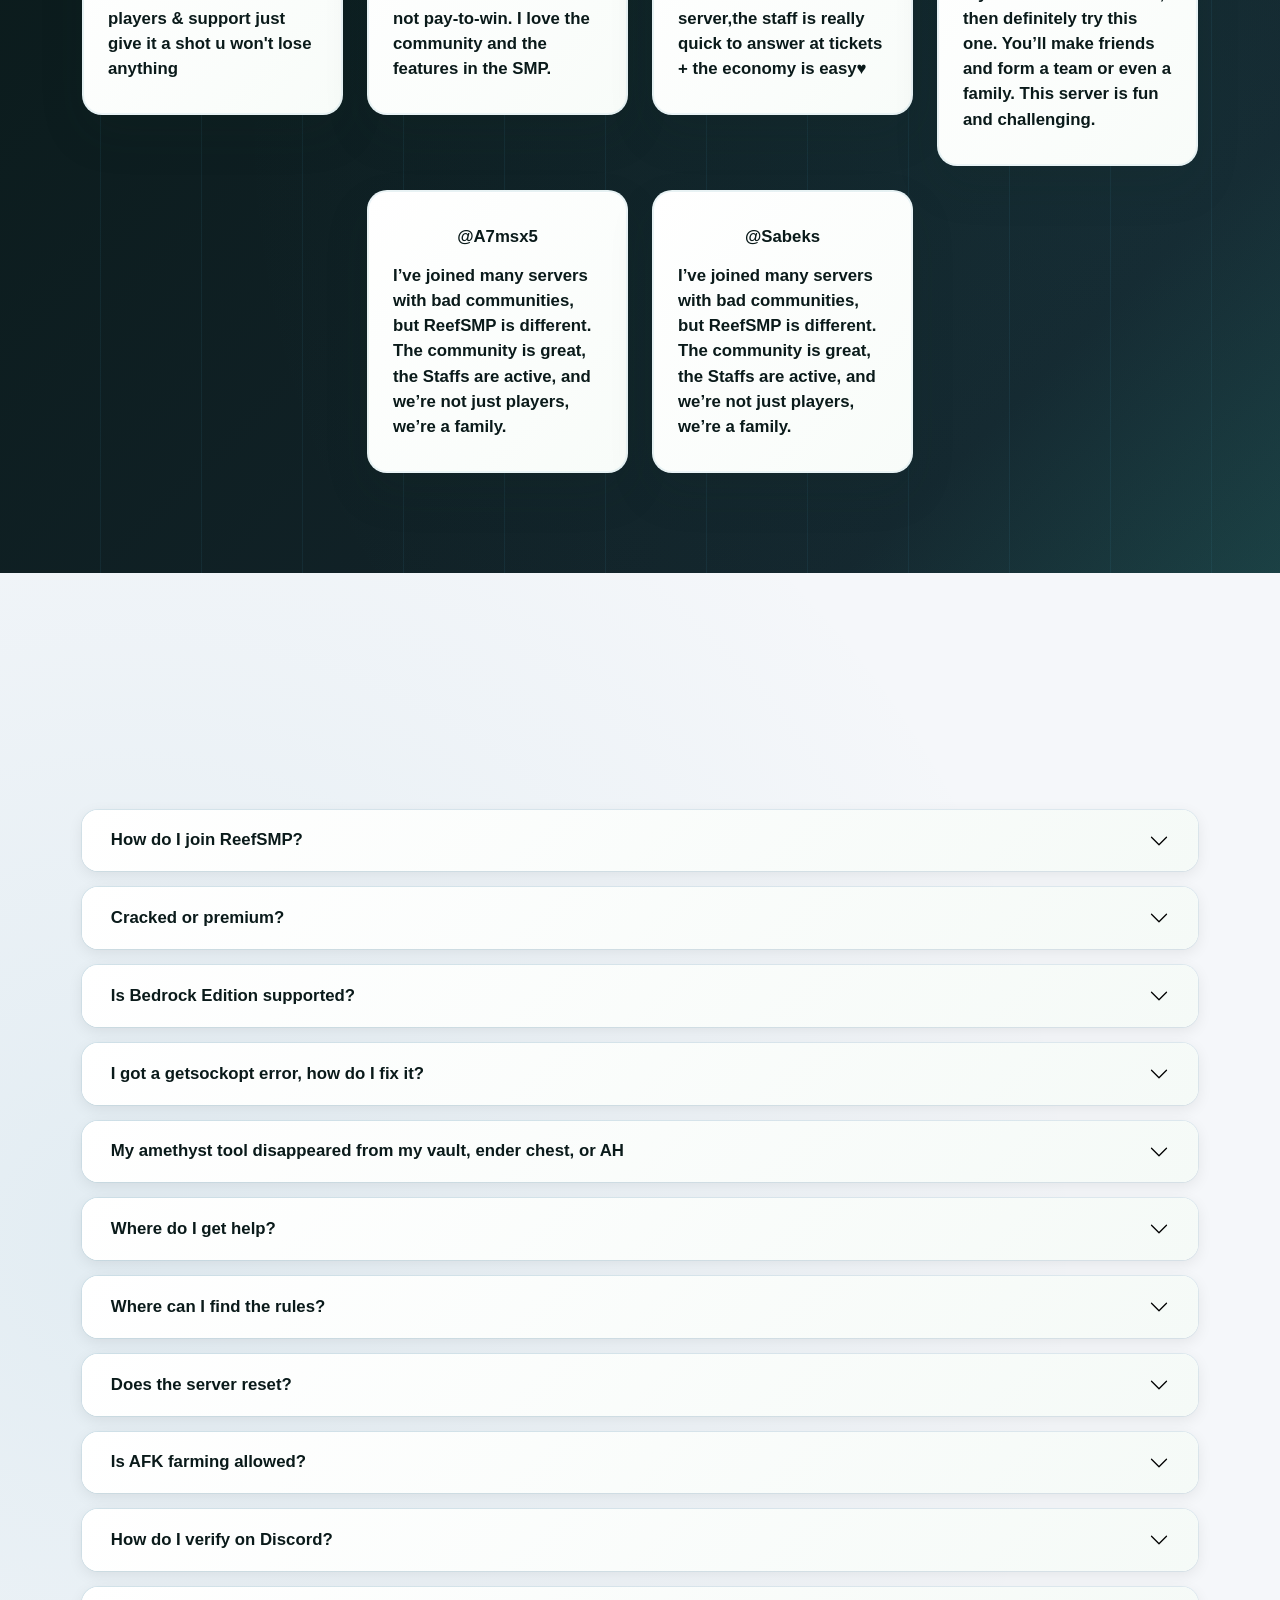
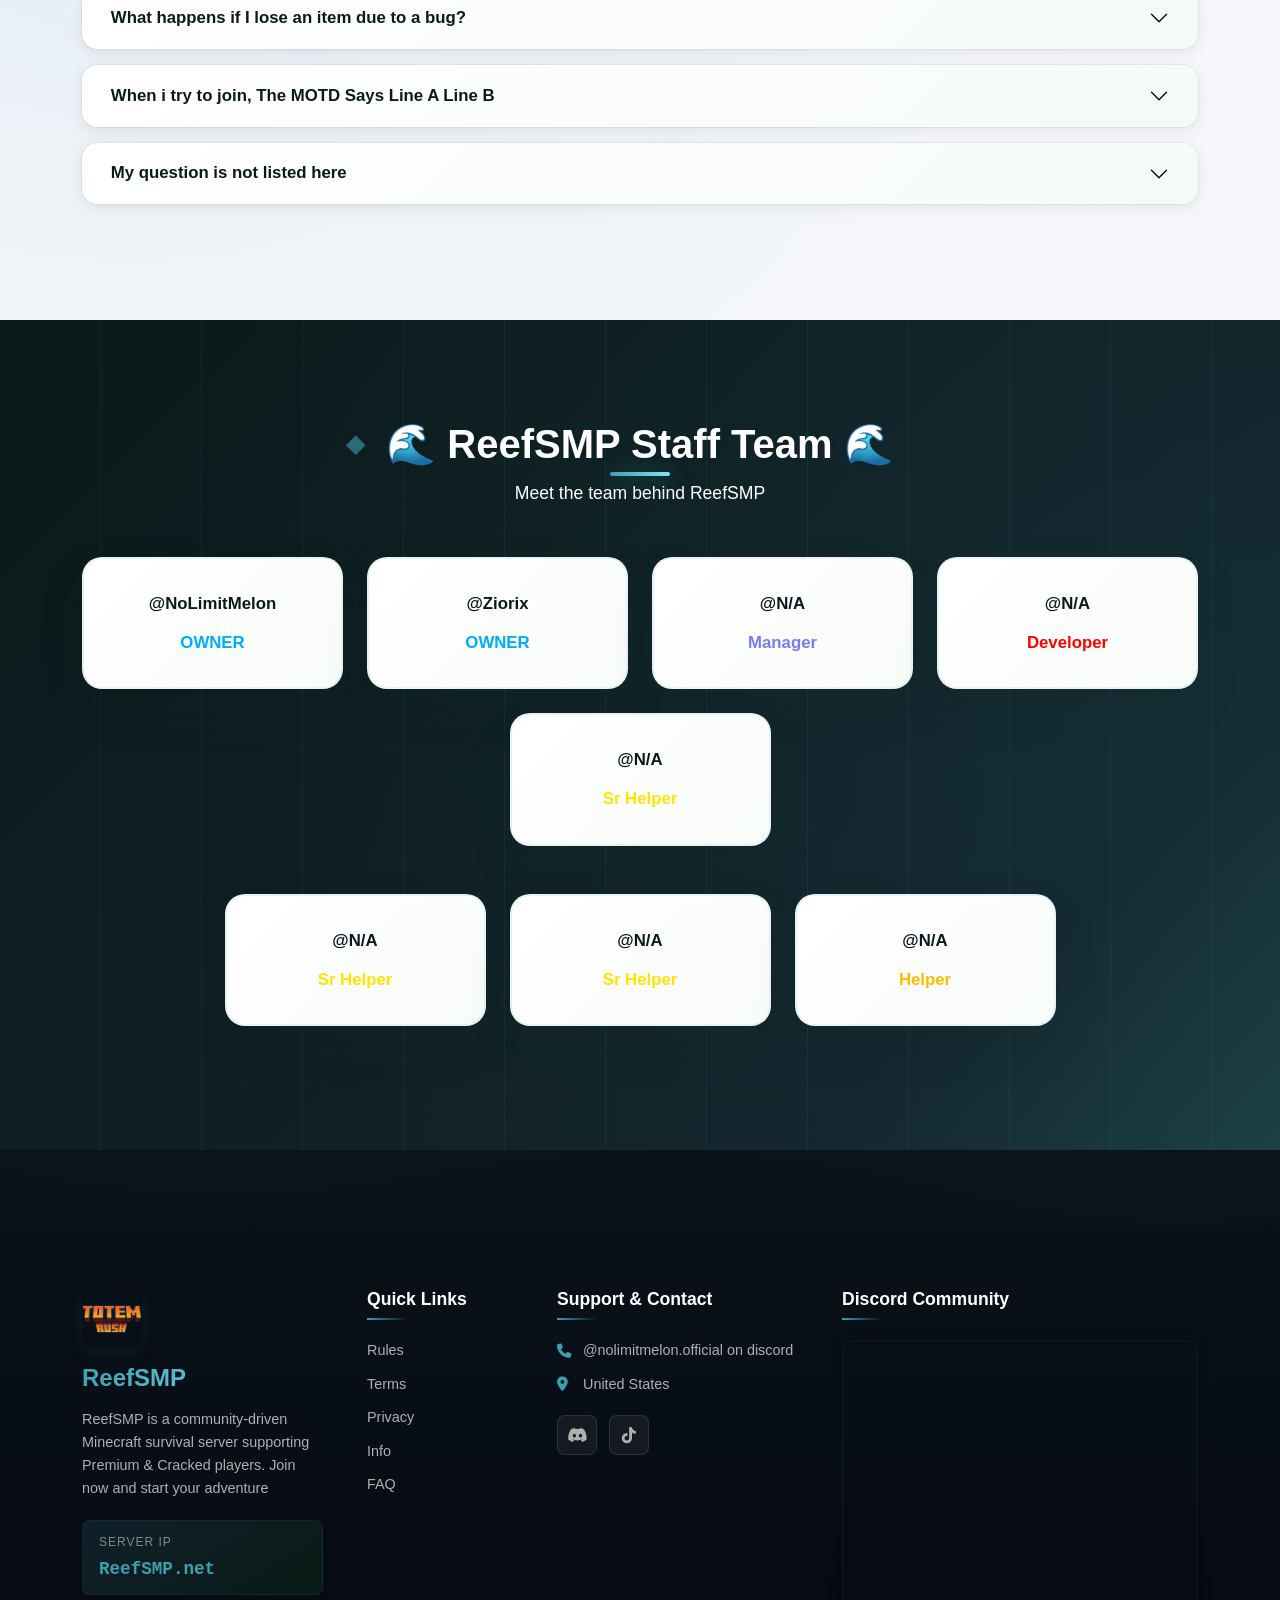
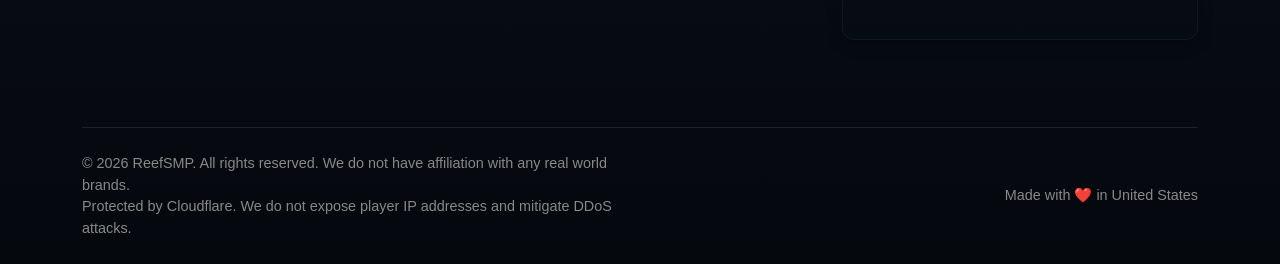
==== commit 03699be9: "Update index.html" ====
--- a/index.html
+++ b/index.html
@@ -3,22 +3,22 @@
   <head>
     <meta charset="UTF-8" />
     <meta name="viewport" content="width=device-width, initial-scale=1" />
-    <title>TotemRush - A Minecraft Server</title>
-    <meta name="description" content="TotemRush is a community-driven Minecraft SMP supporting Premium & Cracked players. Join a balanced survival world with active staff and events" />
+    <title>ReefSMP - A Minecraft Server</title>
+    <meta name="description" content="ReefSMP is a community-driven Minecraft SMP supporting Premium & Cracked players. Join a balanced survival world with active staff and events" />
     <link rel="icon" type="image/x-icon" href="favicon.ico" />
     
     <!-- Open Graph Meta Tags -->
-    <meta property="og:title" content="TotemRush - A Minecraft Server" />
+    <meta property="og:title" content="ReefSMP - A Minecraft Server" />
     <meta property="og:description" content="Explore, build, and rise among legends with your friends in our unique survival world!" />
-    <meta property="og:image" content="https://TotemRush.net/256x256tblogo.png" />
-    <meta property="og:url" content="https://TotemRush.net" />
+    <meta property="og:image" content="https://ReefSMP.net/256x256tblogo.png" />
+    <meta property="og:url" content="https://ReefSMP.net" />
     <meta property="og:type" content="website" />
     
     <!-- Twitter Card Meta Tags -->
     <meta name="twitter:card" content="summary_large_image" />
-    <meta name="twitter:title" content="TotemRush - A Minecraft Server" />
+    <meta name="twitter:title" content="ReefSMP - A Minecraft Server" />
     <meta name="twitter:description" content="Explore, build, and rise among legends with your friends in our unique survival world!" />
-    <meta name="twitter:image" content="https://TotemRush.net/256x256tblogo.png" />
+    <meta name="twitter:image" content="https://ReefSMP.net/256x256tblogo.png" />
     
     <link href="https://cdn.jsdelivr.net/npm/bootstrap@5.3.3/dist/css/bootstrap.min.css" rel="stylesheet" integrity="sha384-QWTKZyjpPEjISv5WaRU9OFeRpok6YctnYmDr5pNlyT2bRjXh0JMhjY6hW+ALEwIH" crossorigin="anonymous" />
     <link rel="stylesheet" href="https://cdnjs.cloudflare.com/ajax/libs/font-awesome/6.5.1/css/all.min.css" integrity="sha512-DTOQO9RWCH3ppGqcWaEA1BIZOC6xxalwEsw9c2QQeAIftl+Vegovlnee1c9QX4TctnWMn13TZye+giMm8e2LwA==" crossorigin="anonymous" referrerpolicy="no-referrer" />
@@ -48,7 +48,7 @@
           <!-- Sağ Menü -->
           <ul class="navbar-nav navbar-right">
             <li class="nav-item"><a class="nav-link" href="#privacy" data-i18n="nav_privacy">Privacy</a></li>
-            <li class="nav-item"><a class="nav-link" href="#TotemRushplayers" data-i18n="nav_faq">Reviews</a></li>
+            <li class="nav-item"><a class="nav-link" href="#ReefSMPplayers" data-i18n="nav_faq">Reviews</a></li>
             <li class="nav-item"><a class="nav-link" href="#faq" data-i18n="nav_faq">FAQ</a></li>
             </a>
             <li class="nav-item dropdown language-dropdown">
@@ -150,7 +150,7 @@
     <div class="news-bar-wrapper">
   <div class="news-bar">
     <span class="news-label">NEWS:</span>
-    <span class="news-text">Our new peak is 36!</span>
+    <span class="news-text">Our peak is 30!</span>
   </div>
 </div>
 
@@ -182,19 +182,16 @@
 
         <!-- Top Button Row -->
         <div class="d-flex flex-column flex-sm-row gap-3 fade-up delay-2 mb-3">
-          <a class="btn btn-success btn-lg px-4" href="https://discord.gg/reefnetwork" data-i18n="btn_join_server">
+          <a class="btn btn-success btn-lg px-4" href="https://discord.gg/ReefSMP" data-i18n="btn_join_server">
             Join the Discord
           </a>
 
-          <a class="btn btn-success btn-lg px-4" href="https://store.TotemRush.net" target="_blank">
+          <a class="btn btn-success btn-lg px-4" href="https://store.ReefSMP.net" target="_blank">
             Checkout the Store!
           </a>         
 
           <a class="btn btn-outline-light btn-lg px-4" href="#faq" data-i18n="btn_faq">
             Frequently Asked Questions
-          </a>
-          <a class="btn btn-outline-light btn-lg px-4" href="https://stats.TotemRush.net" target="_blank">
-            Check Server Status
           </a>
         </div>
 
@@ -205,7 +202,7 @@
         <div class="hero-card">
           <img
             src="256x256tblogo.png"
-            alt="TotemRush Logo"
+            alt="ReefSMP Logo"
             class="server-logo-img mb-3"
             loading="lazy"
           >
@@ -215,11 +212,11 @@
           </h2>
 
           <div class="ip-box">
-            TotemRush.net
+            ReefSMP.net
           </div>
 
           <p class="text-light-50 small mb-0" data-i18n="server_info">
-            Premium & BedRock supported & Cracked supported not yet • 100% uptime
+            Premium & Bedrock supported • 100% uptime
           </p>
         </div>
       </div>
@@ -231,29 +228,29 @@
 </section>
 
 <main>
-  <!-- What Is TotemRush Section -->
+  <!-- What Is ReefSMP Section -->
   <section id="Whoarewe" class="section">
     <div class="container">
       <div class="section-title text-center fade-up">
-        <h2>What Is TotemRush?</h2>
-        <p>Everything you need to know about the TotemRush network</p>
+        <h2>What Is ReefSMP?</h2>
+        <p>Everything you need to know about the ReefSMP network</p>
       </div>
 
       <div class="row g-4">
 
-        <!-- About TotemRush -->
+        <!-- About ReefSMP -->
         <div class="col-md-6 col-lg-4 fade-up">
           <div class="card h-100 shadow-sm border-0">
             <div class="card-body">
-              <h3 class="card-title h5">🌊 About TotemRush</h3>
+              <h3 class="card-title h5">🌊 About ReefSMP</h3>
               <p class="card-text small">
-                TotemRush is a competitive Minecraft network focused on survival,
+                ReefSMP is a competitive Minecraft network focused on survival,
                 events, and skill-based gameplay. We aim to provide a fair,
                 fun, and high-quality experience for both casual and competitive players.
               </p>
               <p class="card-text small">
                 Whether you enjoy building, PvP, grinding, or events,
-                TotemRush offers a place for every playstyle.
+                ReefSMP offers a place for every playstyle.
               </p>
             </div>
           </div>
@@ -280,11 +277,11 @@
             <div class="card-body">
               <h3 class="card-title h5">👥 Community & Vision</h3>
               <p class="card-text small">
-                TotemRush is built around a strong and active community.
+                ReefSMP is built around a strong and active community.
                 We focus on fair play, transparency, and long-term development.
               </p>
               <p class="card-text small">
-                Our goal is to keep TotemRush fresh with
+                Our goal is to keep ReefSMP fresh with
                 events, updates, and features, without unnecessary delays.
               </p>
             </div>
@@ -295,7 +292,7 @@
 
       <div class="text-center mt-4">
         <p class="small text-muted">
-          TotemRush is constantly evolving. For announcements, updates,
+          ReefSMP is constantly evolving. For announcements, updates,
           and full information, make sure to join our Discord server. 
           
         </p>
@@ -306,10 +303,10 @@
 
 
 <!-- Servers Section -->
-<section id="TotemRushplayers" class="section bg-dark">
+<section id="ReefSMPplayers" class="section bg-dark">
   <div class="container">
     <div class="section-title text-center fade-up">
-      <h2>🌊 What Servers Does TotemRush Have?</h2>
+      <h2>🌊 What Servers Does ReefSMP Have?</h2>
       <p data-i18n="social_subtitle">
         Here is a list of the servers we currently have on our network
       </p>
@@ -323,7 +320,7 @@
           <span>Hub (In Working)</span>
           <span>
             The hub is where you spawn when you join the server.
-            It is a portal to all TotemRush servers!
+            It is a portal to all ReefSMP servers!
           </span>
         </a>
       </div>
@@ -348,7 +345,7 @@
     <div class="container">
       <div class="section-title text-center fade-up">
         <h2>Server Rules</h2>
-        <p>By playing on TotemRush, you agree to follow these rules at all times.</p>
+        <p>By playing on ReefSMP, you agree to follow these rules at all times.</p>
       </div>
 
       <div class="row g-4">
@@ -445,7 +442,7 @@
             <div class="col-lg-6 fade-up">
               <div class="tos-item">
                 <h3 data-i18n="tos1_title">Service Scope</h3>
-                <p data-i18n="tos1_desc">The server, web services, and launcher infrastructure are provided by TotemRush. Reasonable efforts will be made to ensure service continuity.</p>
+                <p data-i18n="tos1_desc">The server, web services, and launcher infrastructure are provided by ReefSMP. Reasonable efforts will be made to ensure service continuity.</p>
               </div>
             </div>
             <div class="col-lg-6 fade-up delay-1">
@@ -488,16 +485,16 @@
               <div class="info-card">
                 <h3 data-i18n="company_info">Company Information</h3>
                 <ul class="list-unstyled">
-                  <li><strong data-i18n="company_name_label">company:</strong> <span data-i18n="company_name">TotemRush</span></li>
+                  <li><strong data-i18n="company_name_label">company:</strong> <span data-i18n="company_name">ReefSMP</span></li>
                   <li><strong data-i18n="company_address_label">Address:</strong> <span data-i18n="company_address">United States</span></li>
-                  <li><strong data-i18n="company_contact_label">Contact:</strong> <span>contact@TotemRush.net</span></li>
+                  <li><strong data-i18n="company_contact_label">Contact:</strong> <span>contact@ReefSMP.net</span></li>
                 </ul>
               </div>
             </div>
             <div class="col-md-6 fade-up delay-1">
               <div class="info-card">
                 <h3 data-i18n="license_title">License and Copyright</h3>
-                <p data-i18n="license_desc">All assets in the game are subject to Mojang Studios' Minecraft EULA. Server-specific scripts and models belong to TotemRush.</p>
+                <p data-i18n="license_desc">All assets in the game are subject to Mojang Studios' Minecraft EULA. Server-specific scripts and models belong to ReefSMP.</p>
               </div>
             </div>
           </div>
@@ -551,13 +548,13 @@
           </div>
           <div class="row g-4 justify-content-center">
             <div class="col-md-3 col-6 fade-up">
-              <a class="social-link" href="https://www.tiktok.com/@TotemRush0" target="_blank" aria-label="Tiktok'da Takip Edin">
+              <a class="social-link" href="https://www.tiktok.com/@ReefSMP0" target="_blank" aria-label="Tiktok'da Takip Edin">
                 <svg viewBox="0 0 24 24" aria-hidden="true"><path d="M19.589 6.686a4.91 4.91 0 0 1-3.09-1.09a4.86 4.86 0 0 1-1.52-2.32H11.2v11.62a2.22 2.22 0 1 1-2.22-2.22c.21 0 .43.03.63.09V9.27a5.6 5.6 0 0 0-.63-.04a5.6 5.6 0 1 0 5.6 5.6V9.7a8 8 0 0 0 4.41 1.33V7.75c-.47-.02-.93-.13-1.4-.32z"/></svg>
                 <span>TikTok</span>
               </a>
             </div>
             <div class="col-md-3 col-6 fade-up delay-1">
-               <a class="social-link" href="https://discord.gg/reefnetwork" target="_blank" aria-label="Tiktok'da Takip Edin">
+               <a class="social-link" href="https://discord.gg/ReefSMP" target="_blank" aria-label="Tiktok'da Takip Edin">
                 <svg viewBox="0 0 24 24" aria-hidden="true"><path d="M20.317 4.37a19.791 19.791 0 0 0-4.885-1.515a.074.074 0 0 0-.079.037c-.21.375-.444.864-.608 1.25a18.27 18.27 0 0 0-5.487 0a12.64 12.64 0 0 0-.617-1.25a.077.077 0 0 0-.079-.037A19.736 19.736 0 0 0 3.677 4.37a.07.07 0 0 0-.032.027C.533 9.046-.32 13.58.099 18.057a.082.082 0 0 0 .031.057a19.9 19.9 0 0 0 5.993 3.03a.078.078 0 0 0 .084-.028a14.09 14.09 0 0 0 1.226-1.994a.076.076 0 0 0-.041-.106a13.107 13.107 0 0 1-1.872-.892a.077.077 0 0 1-.008-.128a10.2 10.2 0 0 0 .372-.292a.074.074 0 0 1 .077-.01c3.928 1.793 8.18 1.793 12.062 0a.074.074 0 0 1 .078.01c.12.098.246.198.373.292a.077.077 0 0 1-.006.127a12.299 12.299 0 0 1-1.873.892a.077.077 0 0 0-.041.107c.36.698.772 1.362 1.225 1.993a.076.076 0 0 0 .084.028a19.839 19.839 0 0 0 6.002-3.03a.077.077 0 0 0 .032-.054c.5-5.177-.838-9.674-3.549-13.66a.061.061 0 0 0-.031-.03zM8.02 15.33c-1.183 0-2.157-1.085-2.157-2.419c0-1.333.956-2.419 2.157-2.419c1.21 0 2.176 1.096 2.157 2.42c0 1.333-.956 2.418-2.157 2.418zm7.975 0c-1.183 0-2.157-1.085-2.157-2.419c0-1.333.955-2.419 2.157-2.419c1.21 0 2.176 1.096 2.157 2.42c0 1.333-.946 2.418-2.157 2.418z"/></svg>
                 <span>Discord</span>
               </a>
@@ -569,11 +566,11 @@
       </section>
 
       <!-- Social Links Section -->
-<section id="TotemRushplayers" class="section bg-dark">
+<section id="ReefSMPplayers" class="section bg-dark">
   <div class="container">
     <div class="section-title text-center fade-up">
-      <h2>🌊 What TotemRush Players say</h2>
-            <p data-i18n="social_subtitle">What our players say about TotemRush Minecraft server</p>
+      <h2>🌊 What ReefSMP Players say</h2>
+            <p data-i18n="social_subtitle">What our players say about ReefSMP Minecraft server</p>
           </div>
           <div class="row g-4 justify-content-center">
             <div class="col-md-3 col-6 fade-up">
@@ -592,7 +589,7 @@
             <div class="col-md-3 col-6 fade-up delay-1">
               <a class="social-link" href="#" target="_blank" aria-label="Discord Sunucusuna Katılın">              
                 <span>@UNKN0W</span>
-                <span>TotemRush is a calm server,the staff is really quick to answer at tickets + the economy is easy♥️ </span>
+                <span>ReefSMP is a calm server,the staff is really quick to answer at tickets + the economy is easy♥️ </span>
               </a>
             </div> 
             <div class="col-md-3 col-6 fade-up delay-1">
@@ -604,13 +601,13 @@
             <div class="col-md-3 col-6 fade-up delay-1">
               <a class="social-link" href="#" target="_blank" aria-label="Discord Sunucusuna Katılın">              
                 <span>@A7msx5</span>
-                <span>I’ve joined many servers with bad communities, but TotemRush is different. The community is great, the Staffs are active, and we’re not just players, we’re a family.</span>
+                <span>I’ve joined many servers with bad communities, but ReefSMP is different. The community is great, the Staffs are active, and we’re not just players, we’re a family.</span>
               </a>
             </div>    
             <div class="col-md-3 col-6 fade-up delay-1">
               <a class="social-link" href="#" target="_blank" aria-label="Discord Sunucusuna Katılın">              
                 <span>@Sabeks</span>
-                <span>I’ve joined many servers with bad communities, but TotemRush is different. The community is great, the Staffs are active, and we’re not just players, we’re a family.</span>
+                <span>I’ve joined many servers with bad communities, but ReefSMP is different. The community is great, the Staffs are active, and we’re not just players, we’re a family.</span>
               </a>
             </div>        
               </a>
@@ -624,7 +621,7 @@
         <div class="container">
           <div class="section-title text-center fade-up">
             <h2 data-i18n="social_title">FAQ</h2>
-      <p>Frequently asked questions about TotemRush</p>
+      <p>Frequently asked questions about ReefSMP</p>
     </div>
 
     <div class="accordion accordion-flush fade-up" id="faqAccordion">
@@ -633,12 +630,12 @@
       <div class="accordion-item">
         <h2 class="accordion-header" id="faqOne">
           <button class="accordion-button collapsed" type="button" data-bs-toggle="collapse" data-bs-target="#faqCollapseOne">
-            How do I join TotemRush?
+            How do I join ReefSMP?
           </button>
         </h2>
         <div id="faqCollapseOne" class="accordion-collapse collapse" data-bs-parent="#faqAccordion">
           <div class="accordion-body">
-            Join using the IP <strong>TotemRush.net</strong>.
+            Join using the IP <strong>ReefSMP.net</strong>.
           </div>
         </div>
       </div>
@@ -669,7 +666,7 @@
         <div id="faqCollapseThree" class="accordion-collapse collapse" data-bs-parent="#faqAccordion">
           <div class="accordion-body">
             Yes, It supports bedrock! See the ip and port below!
-            <br><strong>IP:</strong> TotemRush.net  
+            <br><strong>IP:</strong> ReefSMP.net  
             <br><strong>Port:</strong> 19132
           </div>
         </div>
@@ -684,7 +681,7 @@
         </h2>
         <div id="faqCollapseFour" class="accordion-collapse collapse" data-bs-parent="#faqAccordion">
           <div class="accordion-body">
-            Try connecting using <strong>TotemRush.net:25565</strong>.  
+            Try connecting using <strong>ReefSMP.net:25565</strong>.  
             If the issue persists, ask for help in our Discord.
           </div>
         </div>
@@ -772,7 +769,7 @@
         </h2>
         <div id="faqCollapseTen" class="accordion-collapse collapse" data-bs-parent="#faqAccordion">
           <div class="accordion-body">
-            Join <strong>discord.gg/reefnetwork</strong> → Click the reaction → Done ✅
+            Join <strong>discord.gg/ReefSMP</strong> → Click the reaction → Done ✅
           </div>
         </div>
       </div>
@@ -801,7 +798,7 @@
         </h2>
         <div id="faqCollapseTwelve" class="accordion-collapse collapse" data-bs-parent="#faqAccordion">
           <div class="accordion-body">
-            This is an common issue, We are trying to make an permanent fix to this. Please try the IP: <bold>TotemRush.net:19132</bold> If that doesnt work, Open a ticket in the discord: https://discord.gg/reefnetwork
+            This is an common issue, We are trying to make an permanent fix to this. Please try the IP: <bold>ReefSMP.net:19132</bold> If that doesnt work, Open a ticket in the discord: https://discord.gg/ReefSMP
           </div>
         </div>
       </div>
@@ -827,8 +824,8 @@
 <section id="staffteam" class="section bg-dark">
   <div class="container">
     <div class="section-title text-center fade-up">
-      <h2>🌊 TotemRush Staff Team 🌊</h2>
-      <p>Meet the team behind TotemRush</p>
+      <h2>🌊 ReefSMP Staff Team 🌊</h2>
+      <p>Meet the team behind ReefSMP</p>
     </div>
 
     <!-- Owners & Managers -->
@@ -928,13 +925,13 @@
             <div class="col-lg-3 col-md-6">
               <div class="footer-brand">
                 <img src="256x256tblogo.png" alt="TurkBlock Logo" class="footer-logo">
-                <h4 class="footer-title">TotemRush</h4>
+                <h4 class="footer-title">ReefSMP</h4>
                 <p class="footer-description" data-i18n="footer_description">
-                  TotemRush is a community-driven Minecraft survival server supporting Premium & Cracked players. Join now and start your adventure
+                  ReefSMP is a community-driven Minecraft survival server supporting Premium & Cracked players. Join now and start your adventure
                 </p>
                 <div class="footer-server-ip">
                   <span class="ip-label" data-i18n="server_ip_title">Server IP</span>
-                  <span class="ip-value">TotemRush.net</span>
+                  <span class="ip-value">ReefSMP.net</span>
                 </div>
               </div>
             </div>
@@ -968,16 +965,16 @@
                   </li>
                 </ul>
                 <div class="footer-social">
-                  <a href="https://discord.gg/reefnetwork" target="_blank" rel="noopener" class="social-icon discord" aria-label="Discord Sunucusu">
+                  <a href="https://discord.gg/ReefSMP" target="_blank" rel="noopener" class="social-icon discord" aria-label="Discord Sunucusu">
                     <i class="fab fa-discord"></i>
                   </a>
-                  <a href="https://www.tiktok.com/@TotemRush0" target="_blank" rel="noopener" class="social-icon Twitter" aria-label="Twitter Hesabı">
+                  <a href="https://www.tiktok.com/@ReefSMP0" target="_blank" rel="noopener" class="social-icon Twitter" aria-label="Twitter Hesabı">
                     <i class="fab fa-tiktok"></i>
                   </a>
-              <!--   <a href="https://youtube.com/@TotemRush" target="_blank" rel="noopener" class="social-icon youtube" aria-label="YouTube Kanalı">
+              <!--   <a href="https://youtube.com/@ReefSMP" target="_blank" rel="noopener" class="social-icon youtube" aria-label="YouTube Kanalı">
                     <i class="fab fa-youtube"></i>
                   </a>
-                  <a href="https://instagram.com/TotemRush" target="_blank" rel="noopener" class="social-icon instagram" aria-label="Instagram Hesabı">
+                  <a href="https://instagram.com/ReefSMP" target="_blank" rel="noopener" class="social-icon instagram" aria-label="Instagram Hesabı">
                     <i class="fab fa-instagram"></i>
                   </a> -->
                 </div>
@@ -998,7 +995,7 @@
         <div class="footer-bottom">
           <div class="row align-items-center">
             <div class="col-md-6 text-center text-md-start">
-              <p class="copyright mb-0" data-i18n="footer_copyright">© 2026 TotemRush. All rights reserved. We do not have affiliation with any real world brands.</p>
+              <p class="copyright mb-0" data-i18n="footer_copyright">© 2026 ReefSMP. All rights reserved. We do not have affiliation with any real world brands.</p>
               <p class="copyright mb-0" data-i18n="footer_copyright">Protected by Cloudflare. We do not expose player IP addresses and mitigate DDoS attacks.</p>
             </div>
             <div class="col-md-6 text-center text-md-end">
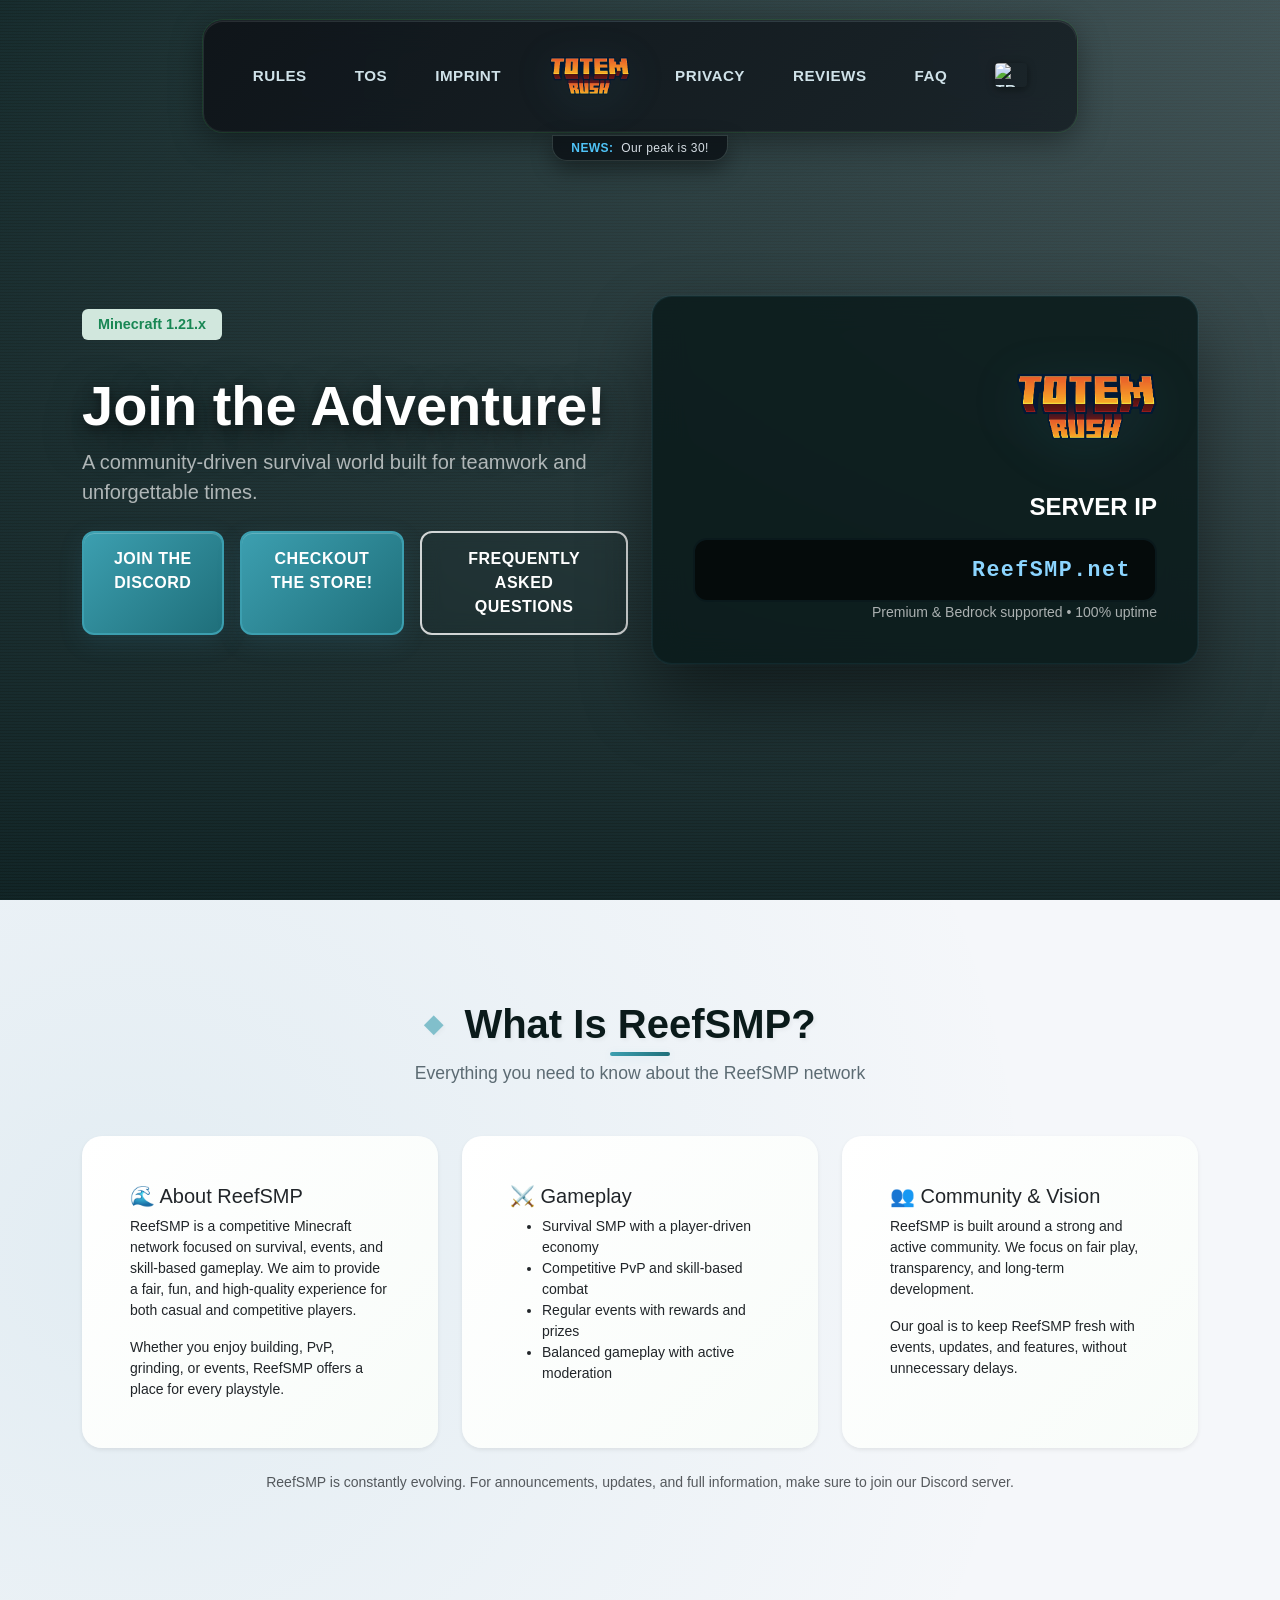
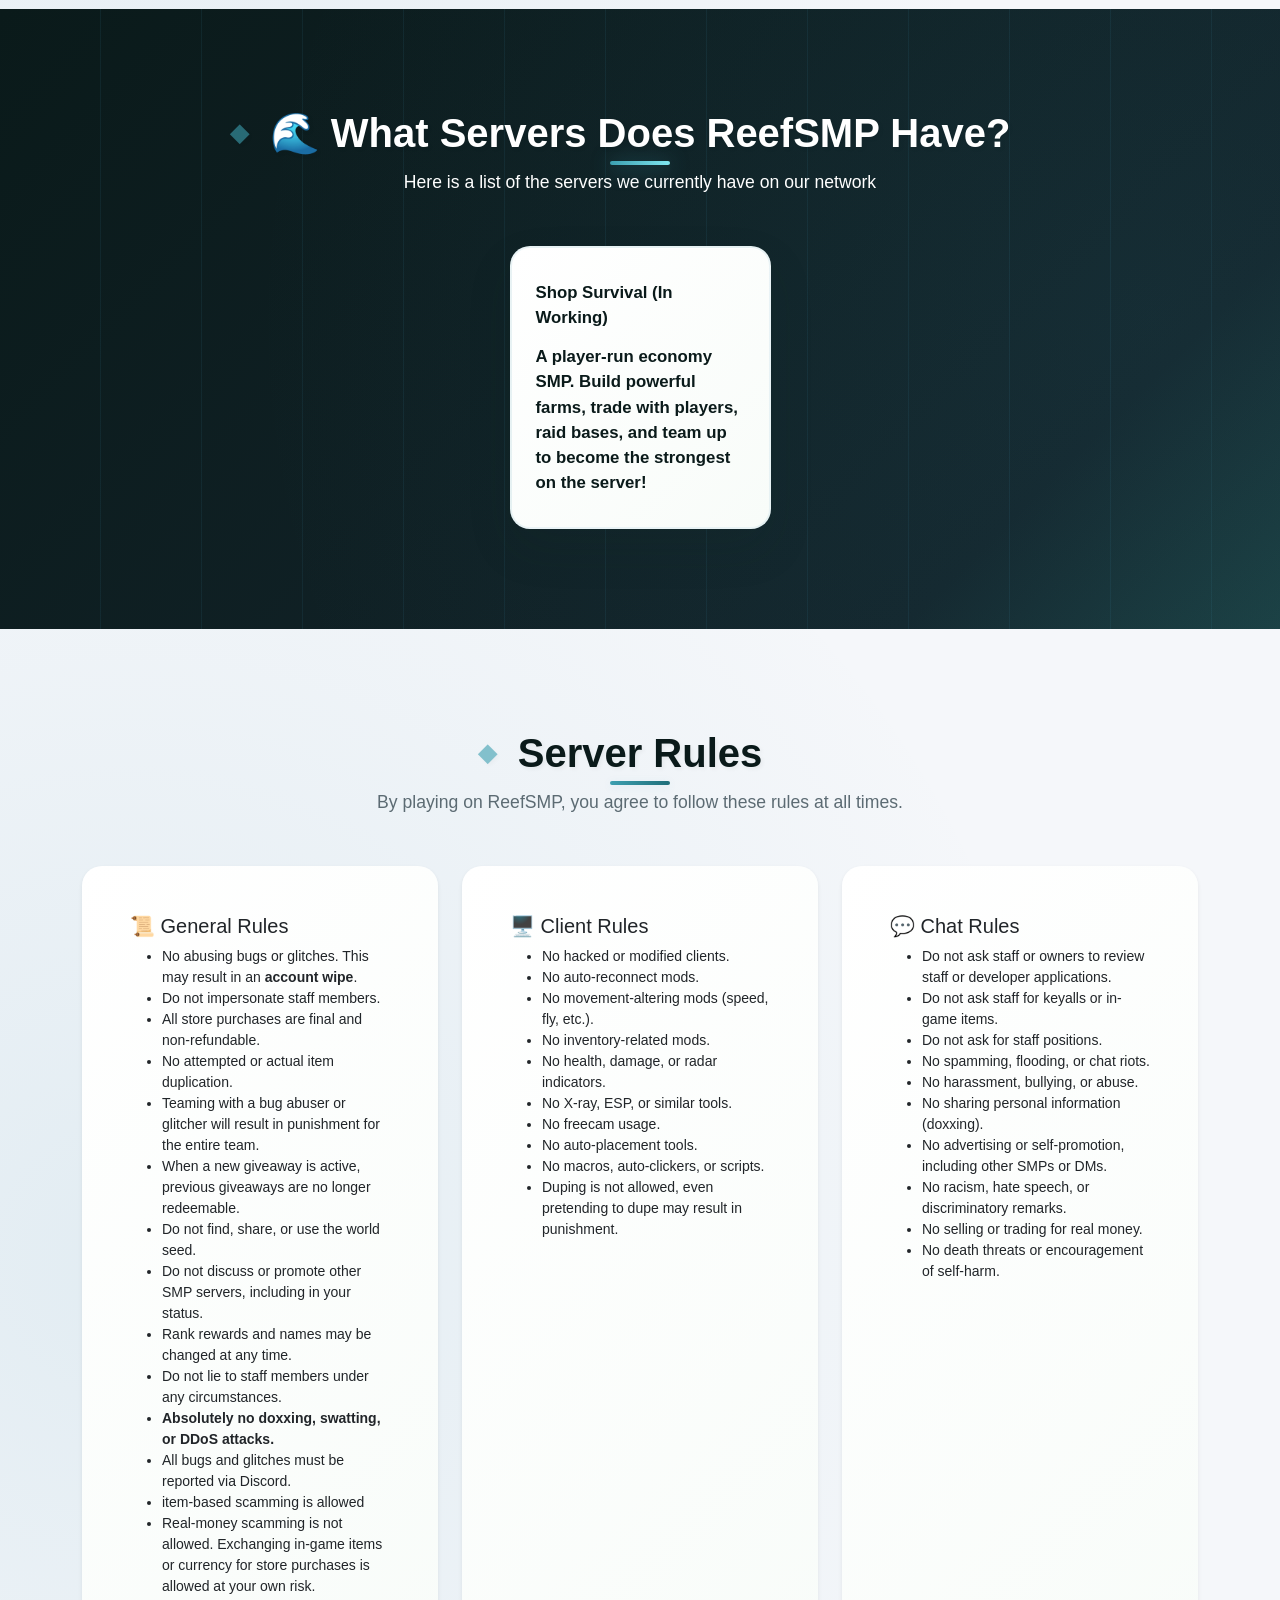
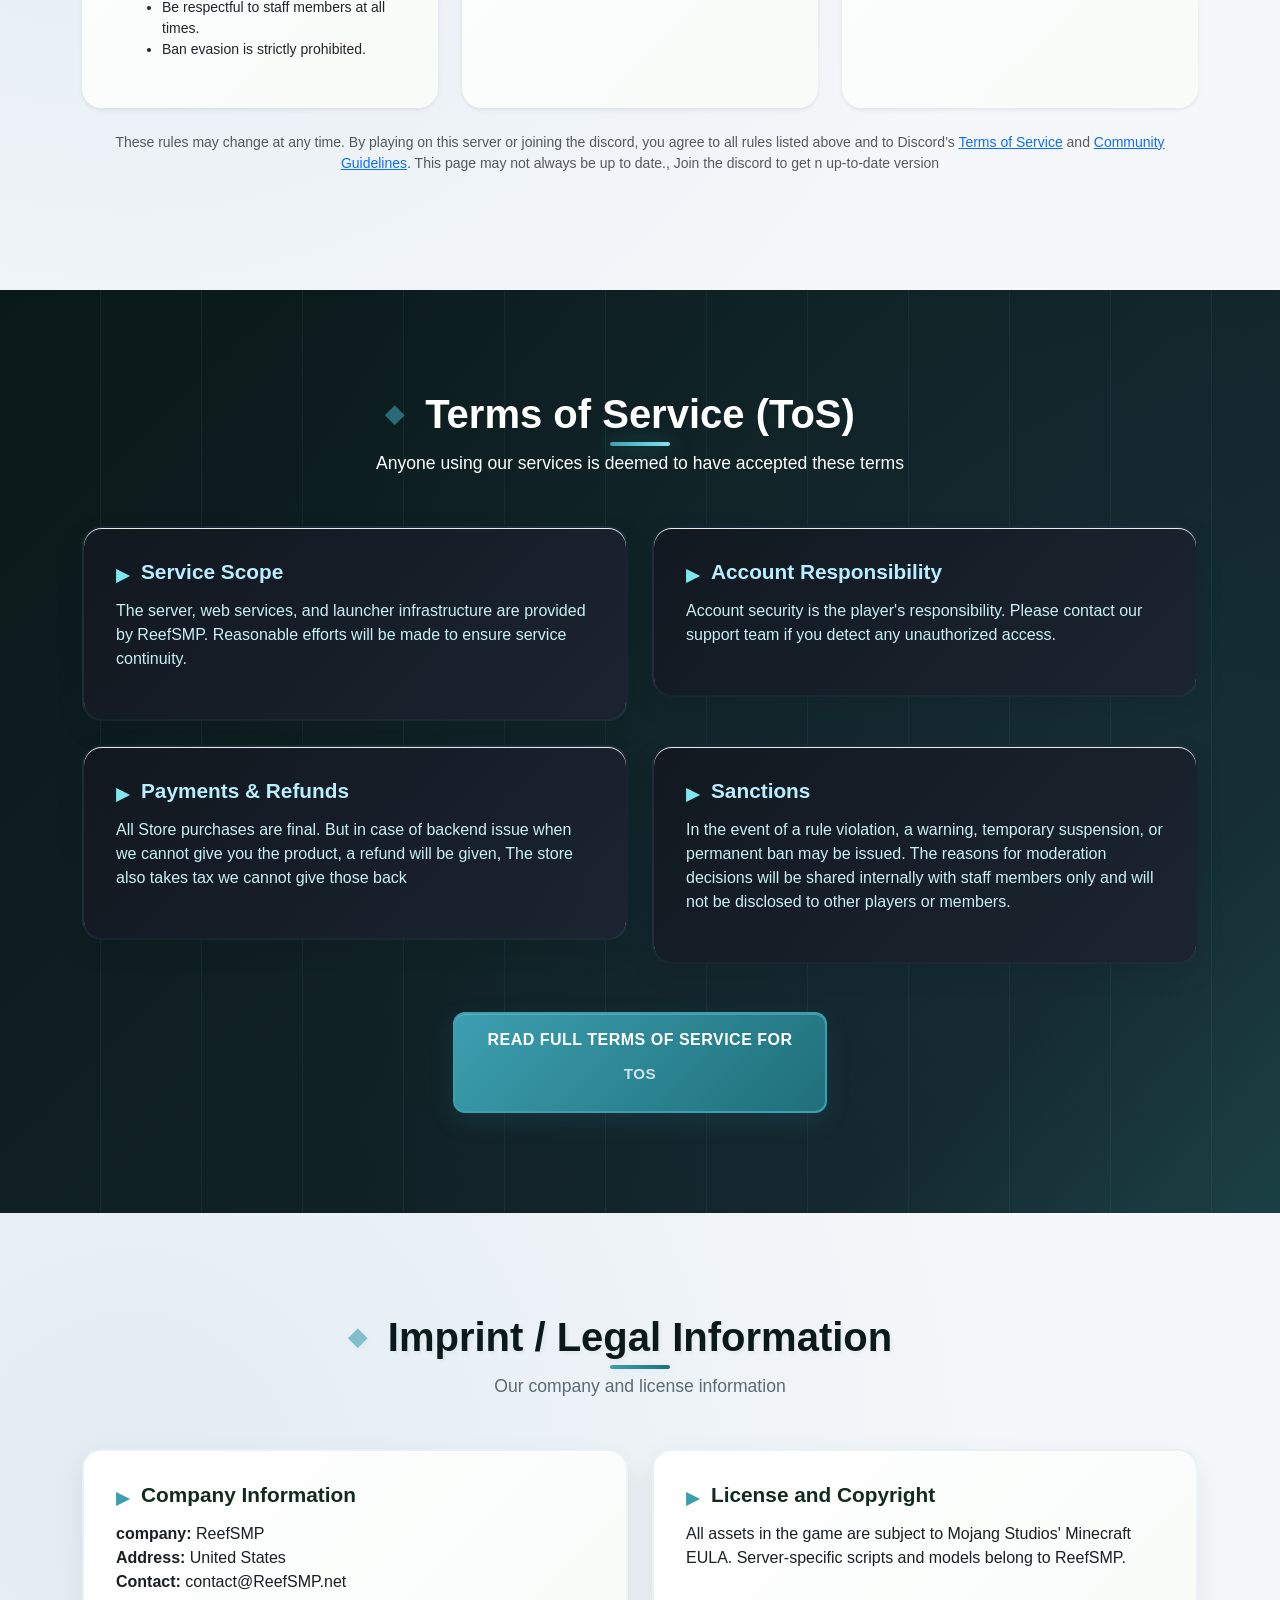
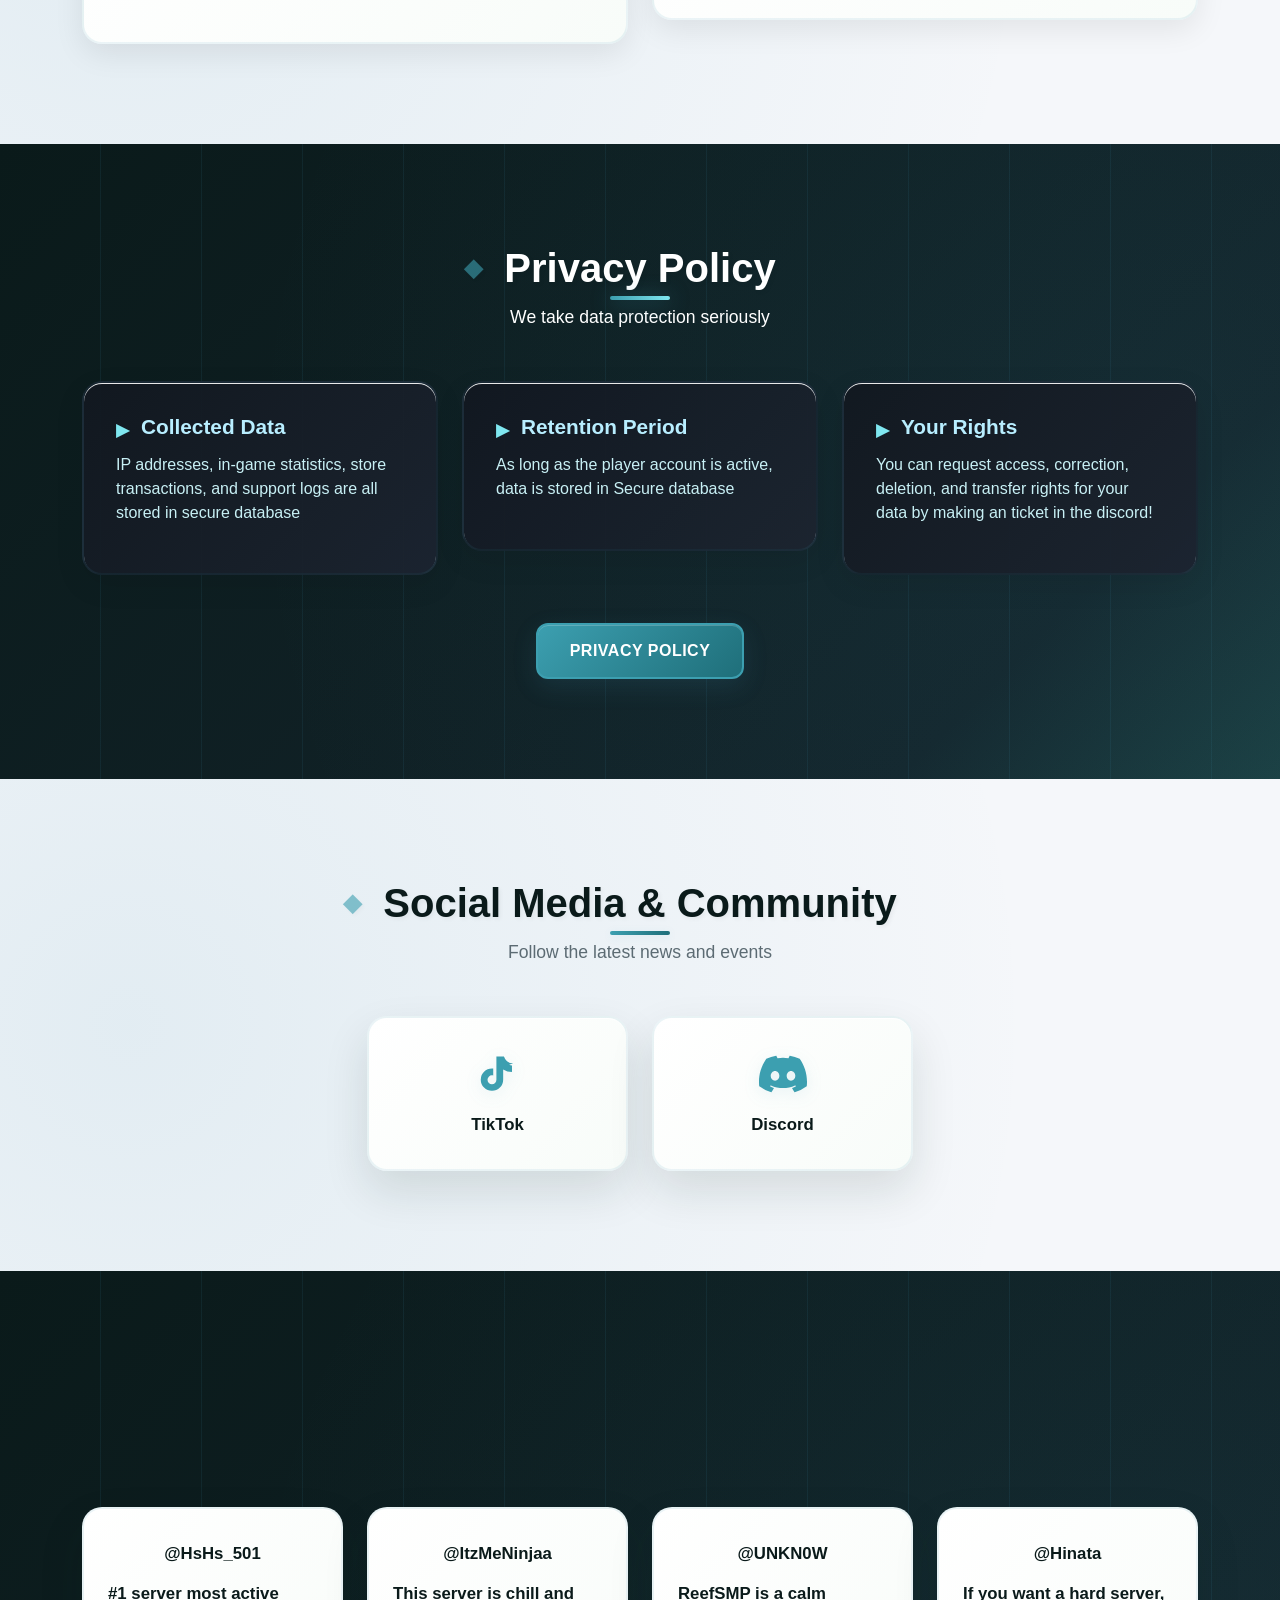
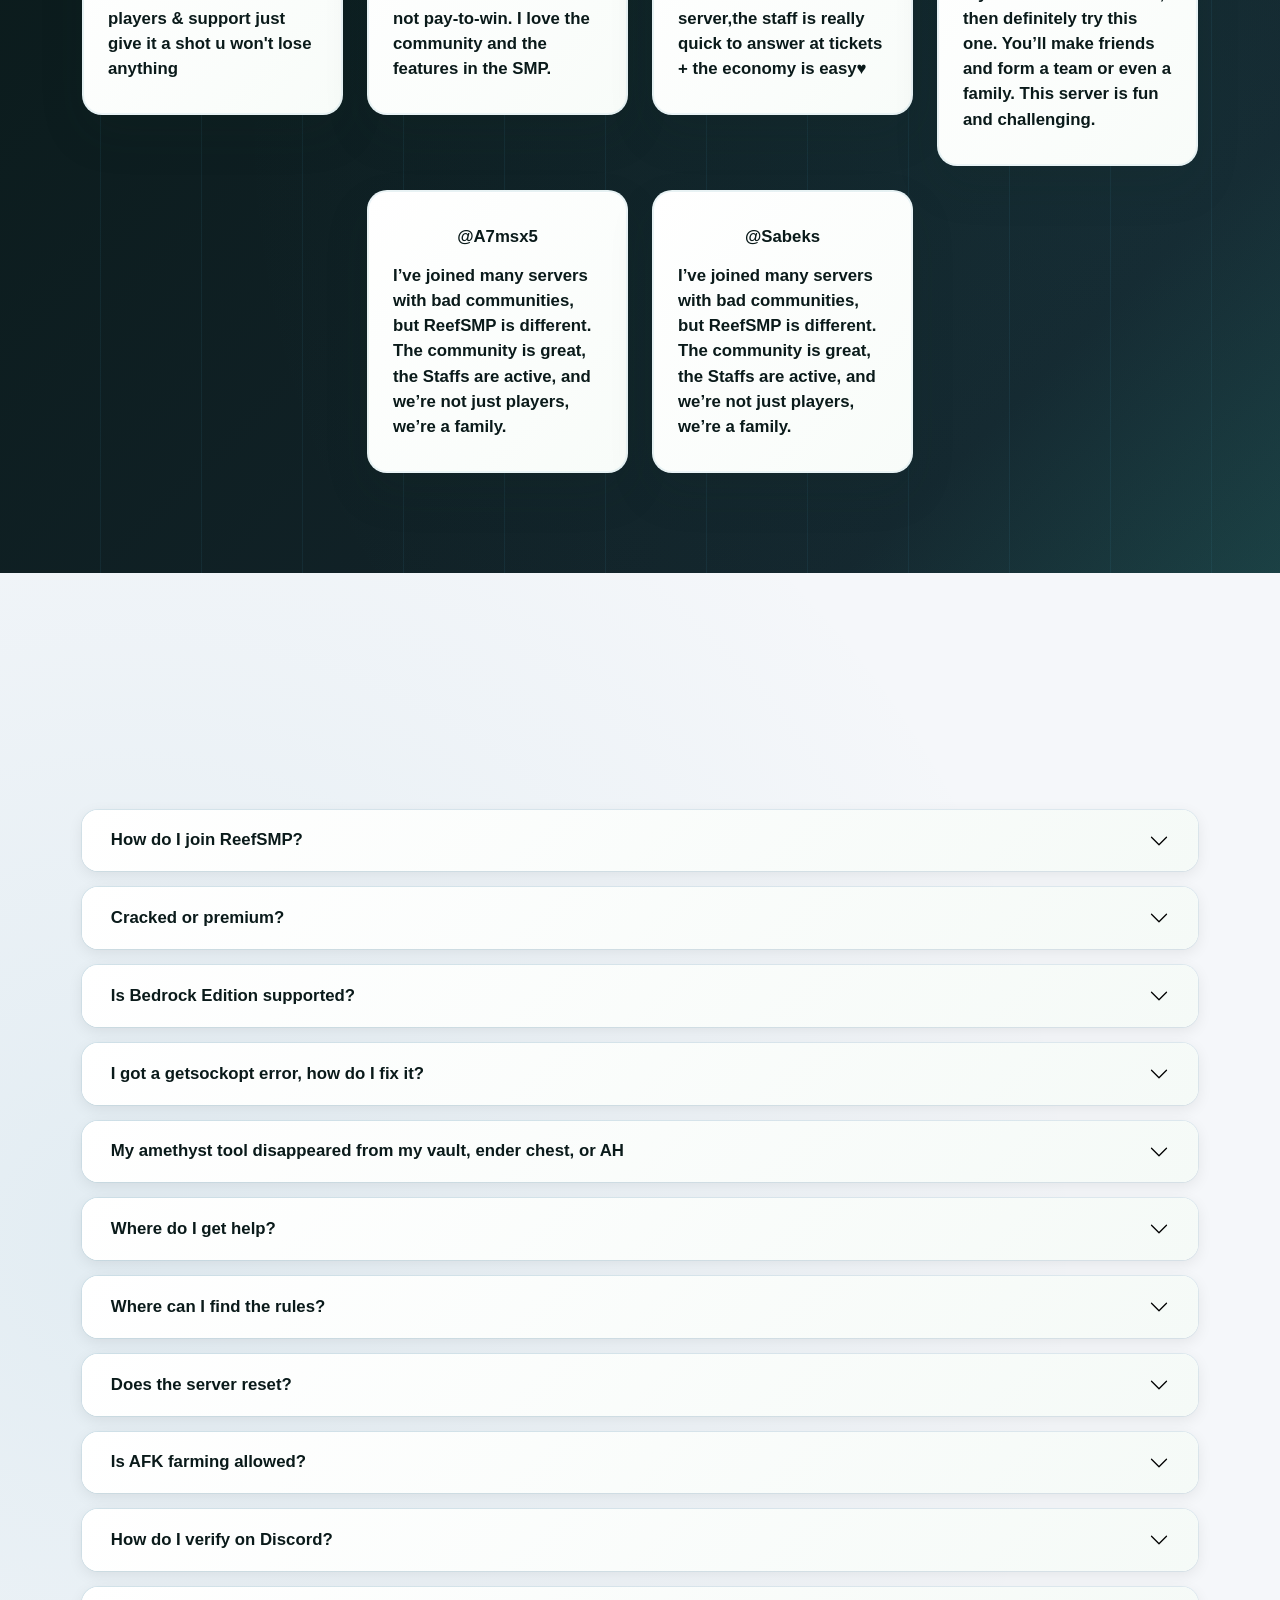
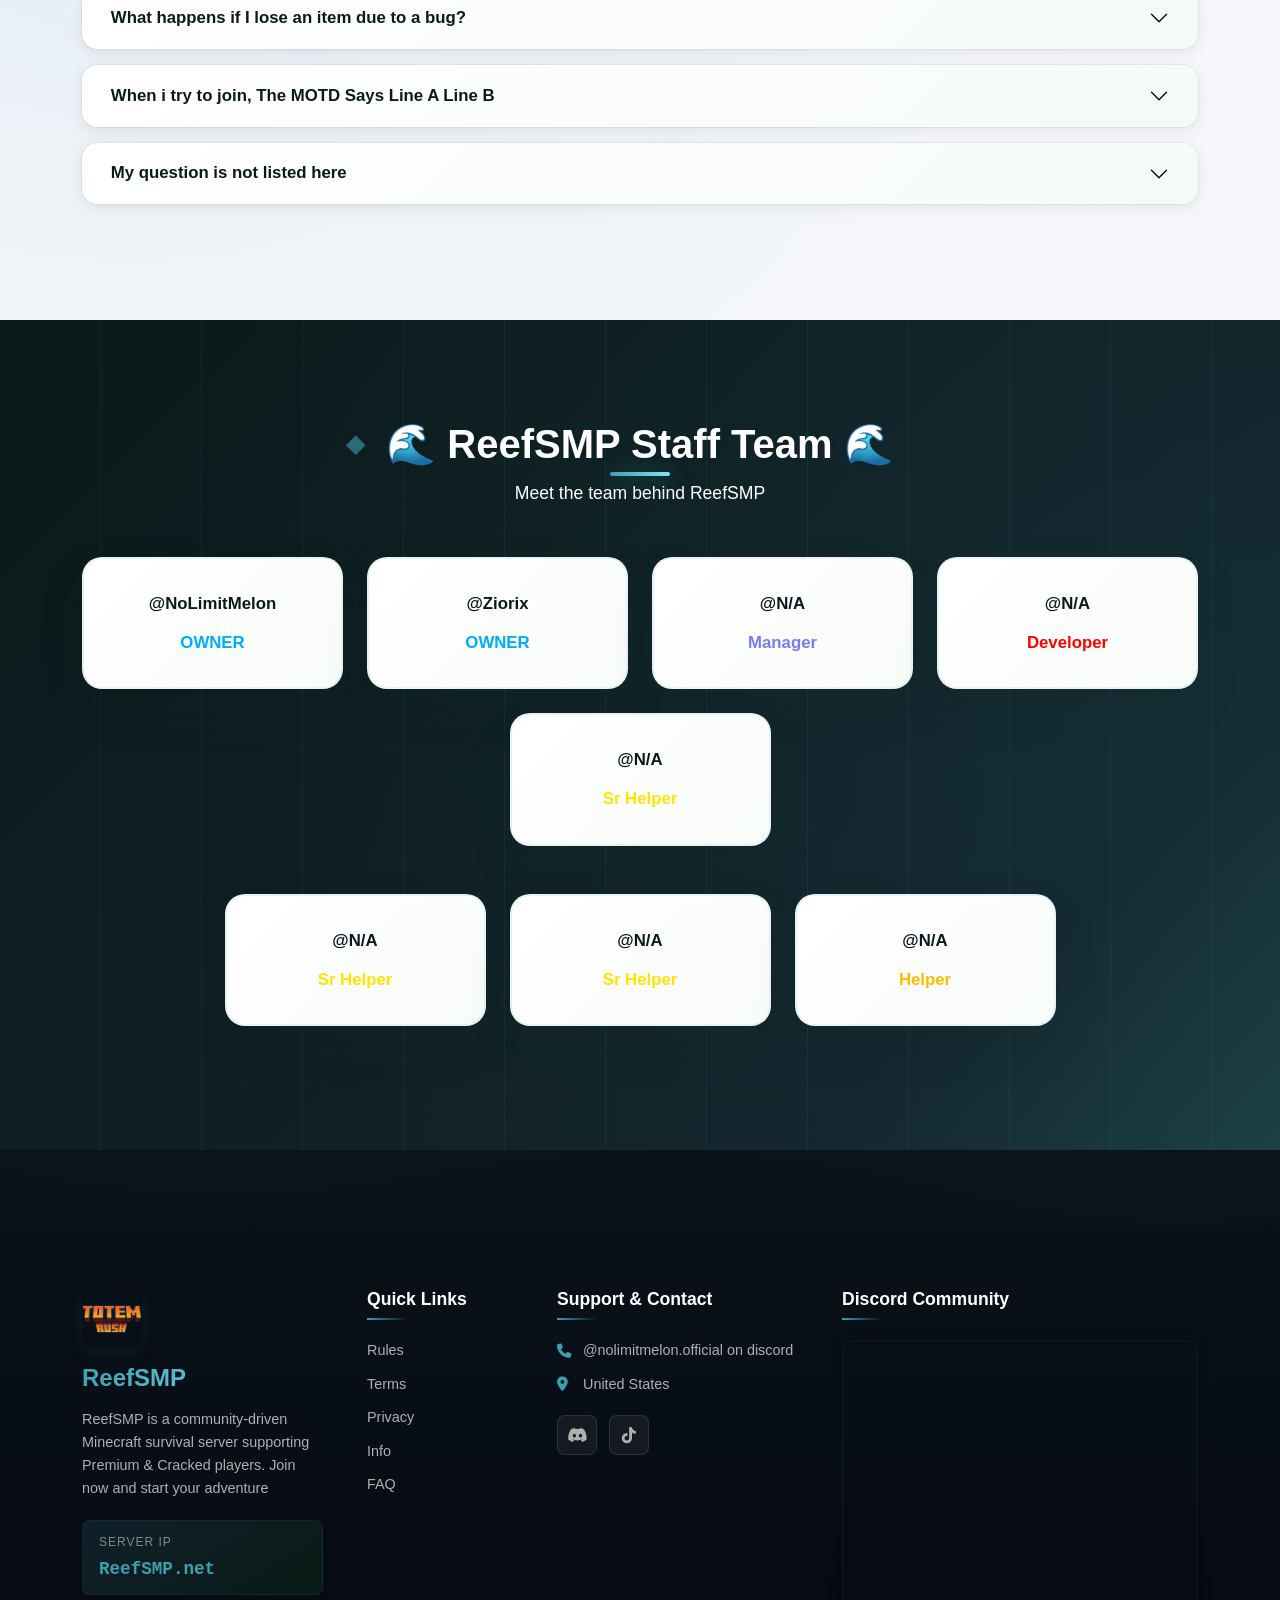
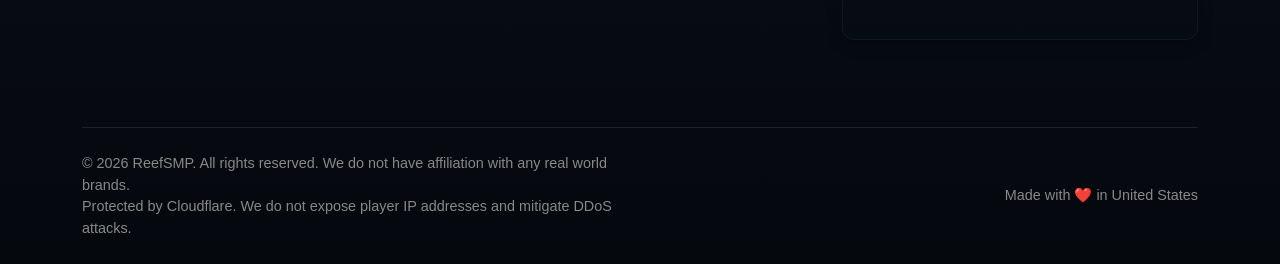
==== commit a4992144: "Update greeting from 'Hello' to 'Goodbye'" ====
--- a/index.html
+++ b/index.html
@@ -314,17 +314,6 @@
 
     <div class="row g-4 justify-content-center">
 
-      <!-- Hub -->
-      <div class="col-md-3 col-6 fade-up">
-        <a class="social-link" href="#" target="_blank">
-          <span>Hub (In Working)</span>
-          <span>
-            The hub is where you spawn when you join the server.
-            It is a portal to all ReefSMP servers!
-          </span>
-        </a>
-      </div>
-
       <!-- Survival SMP -->
       <div class="col-md-3 col-6 fade-up delay-1">
         <a class="social-link" href="#" target="_blank">
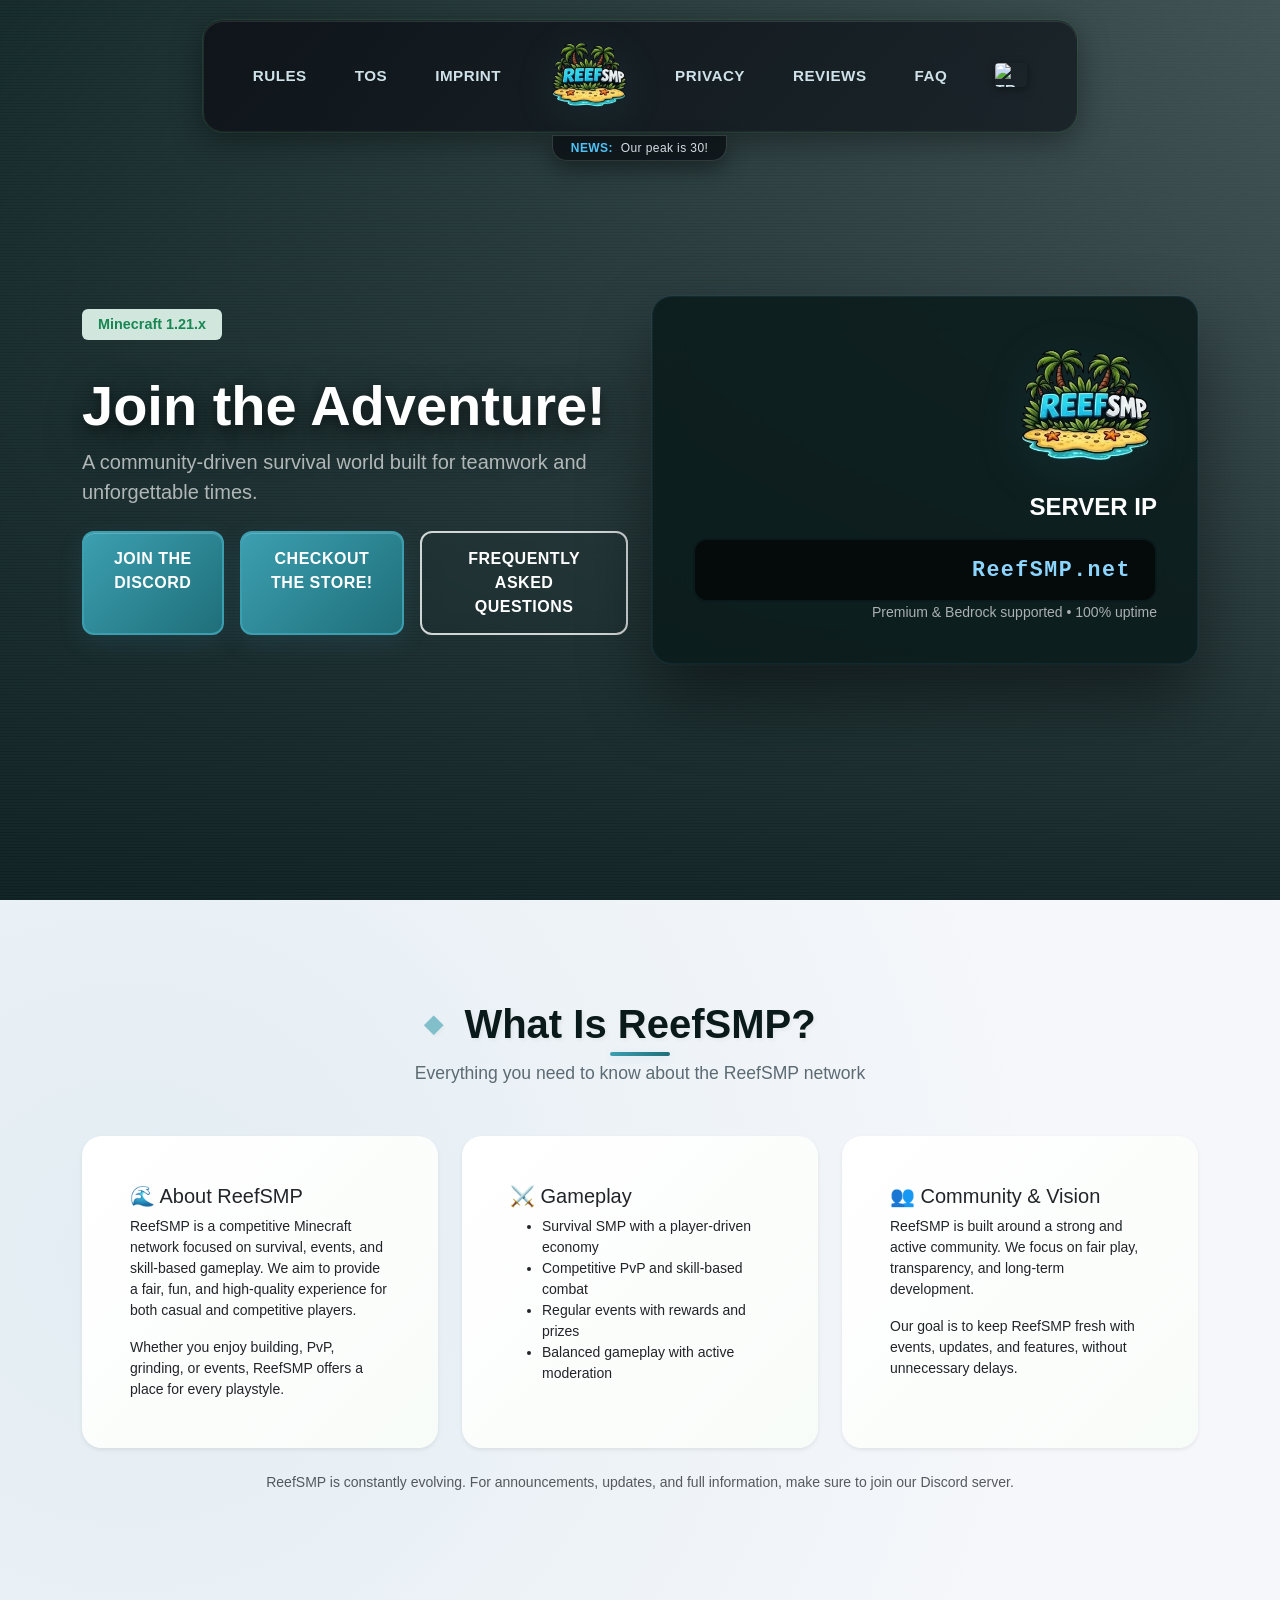
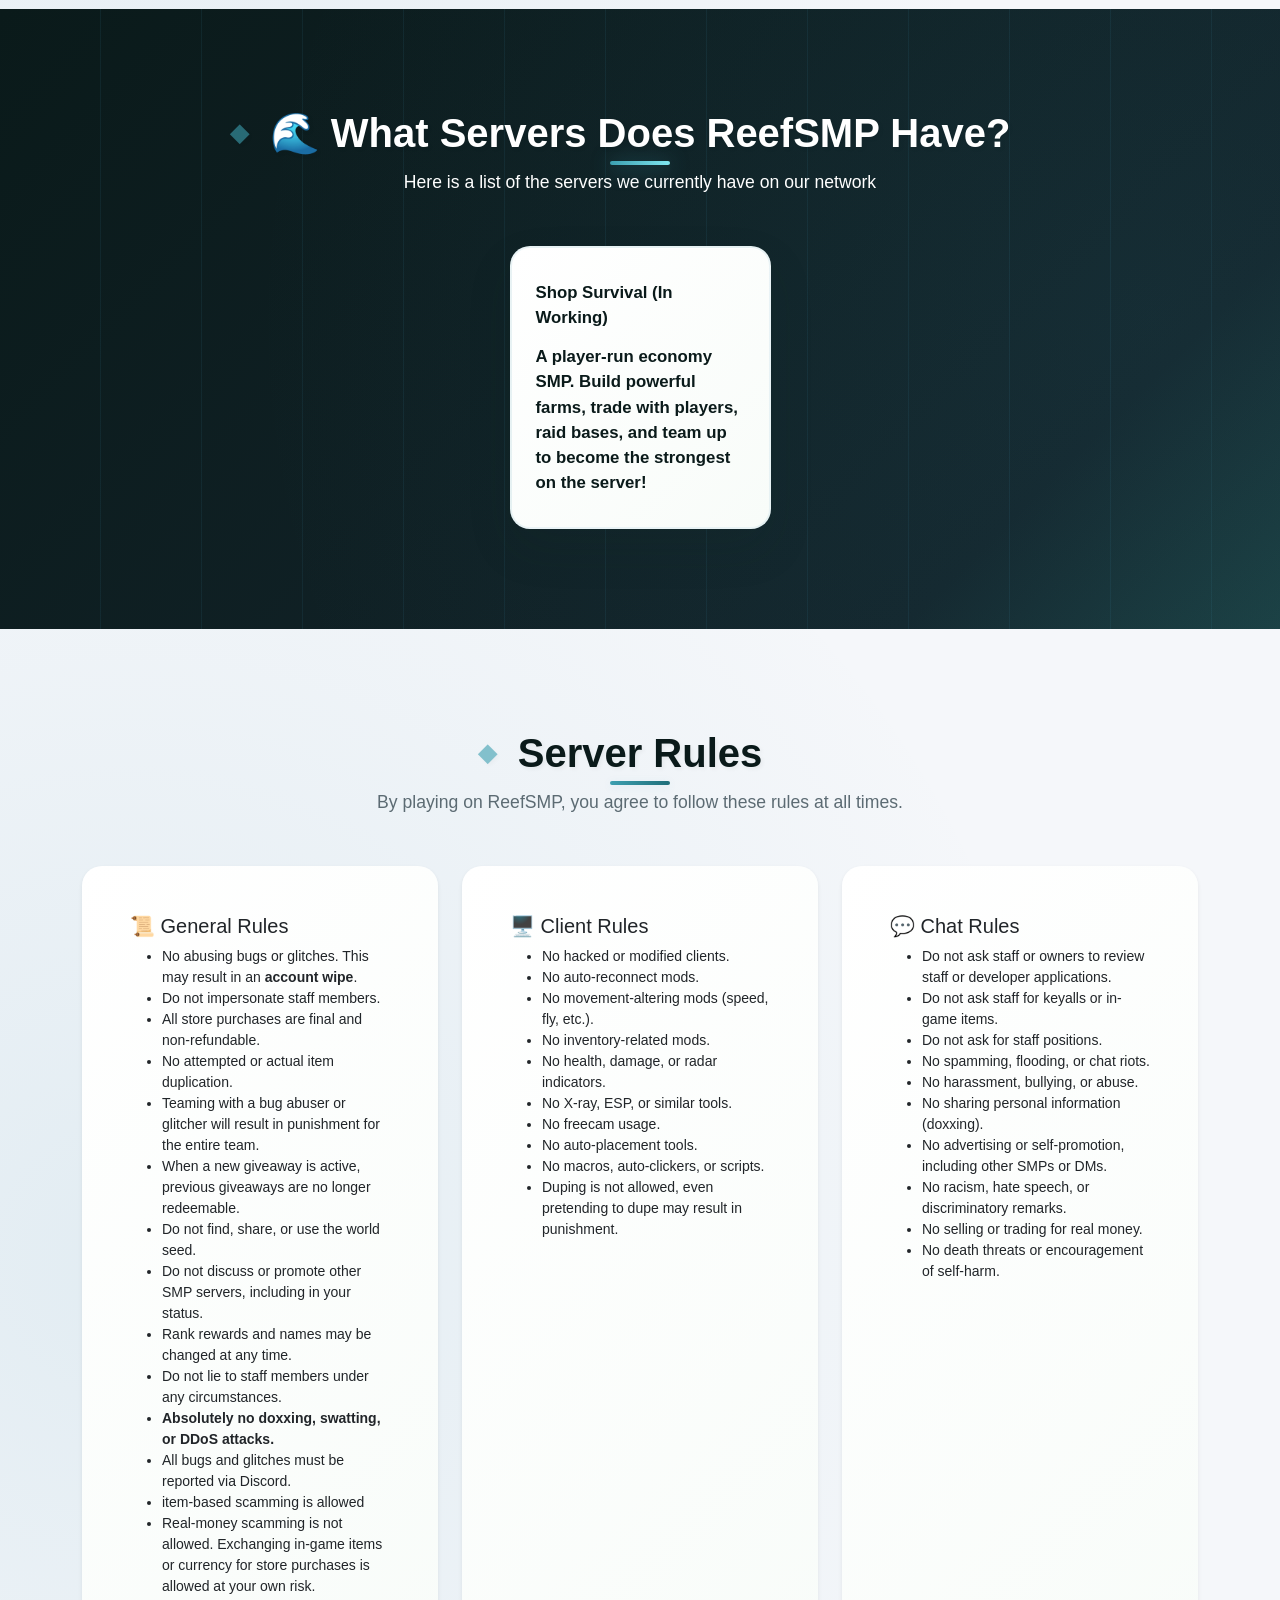
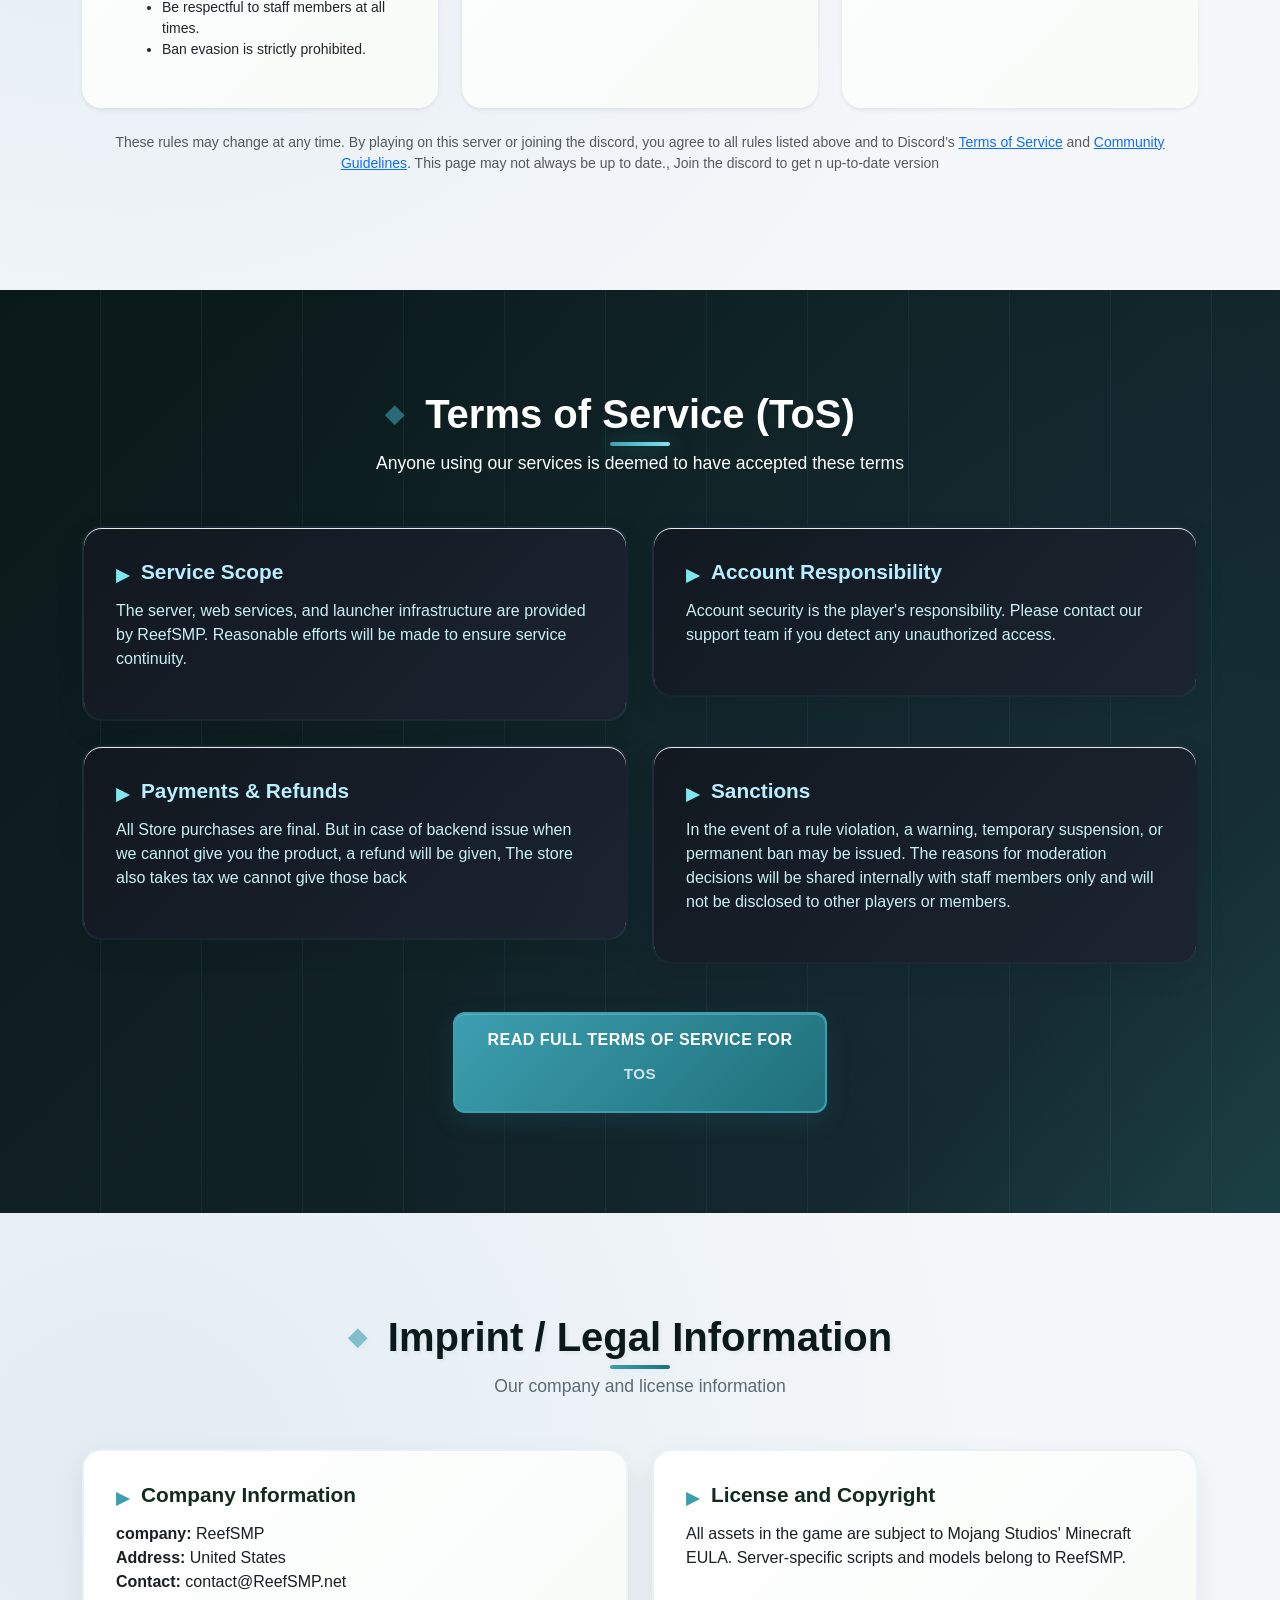
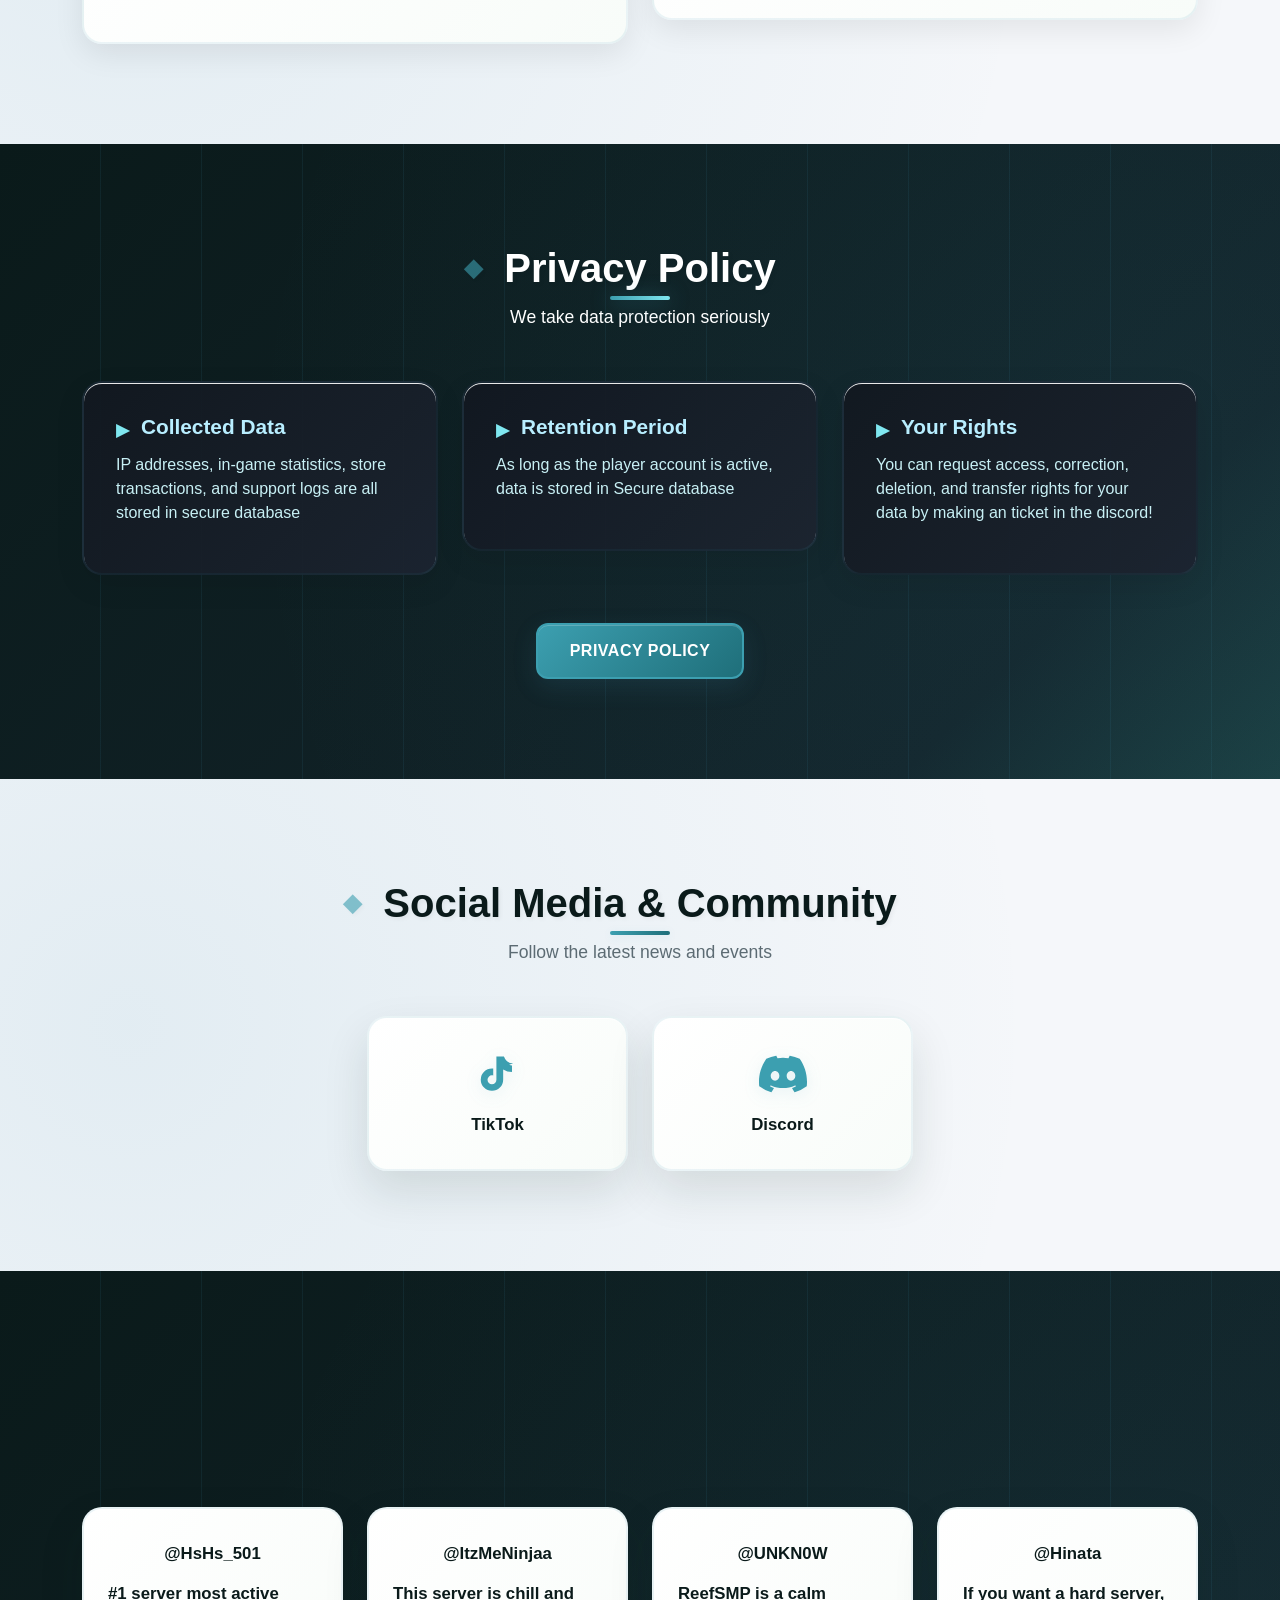
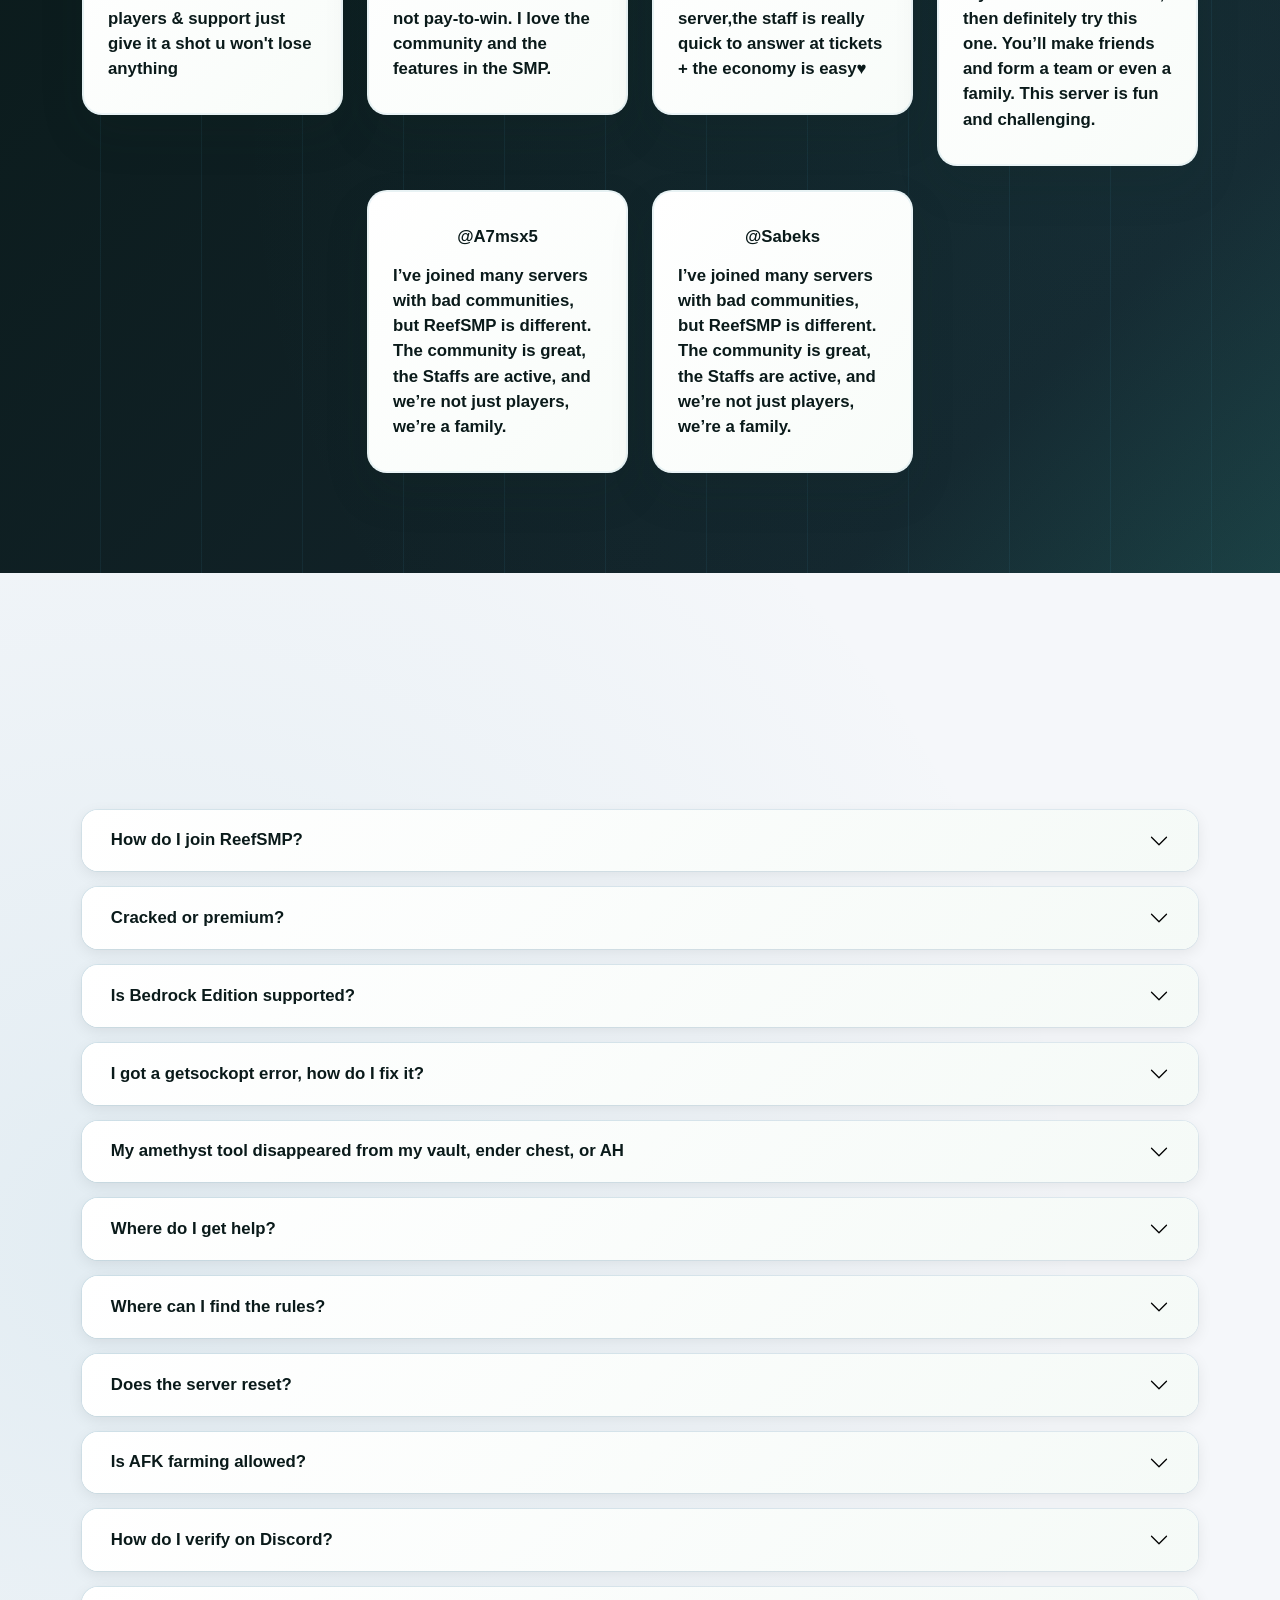
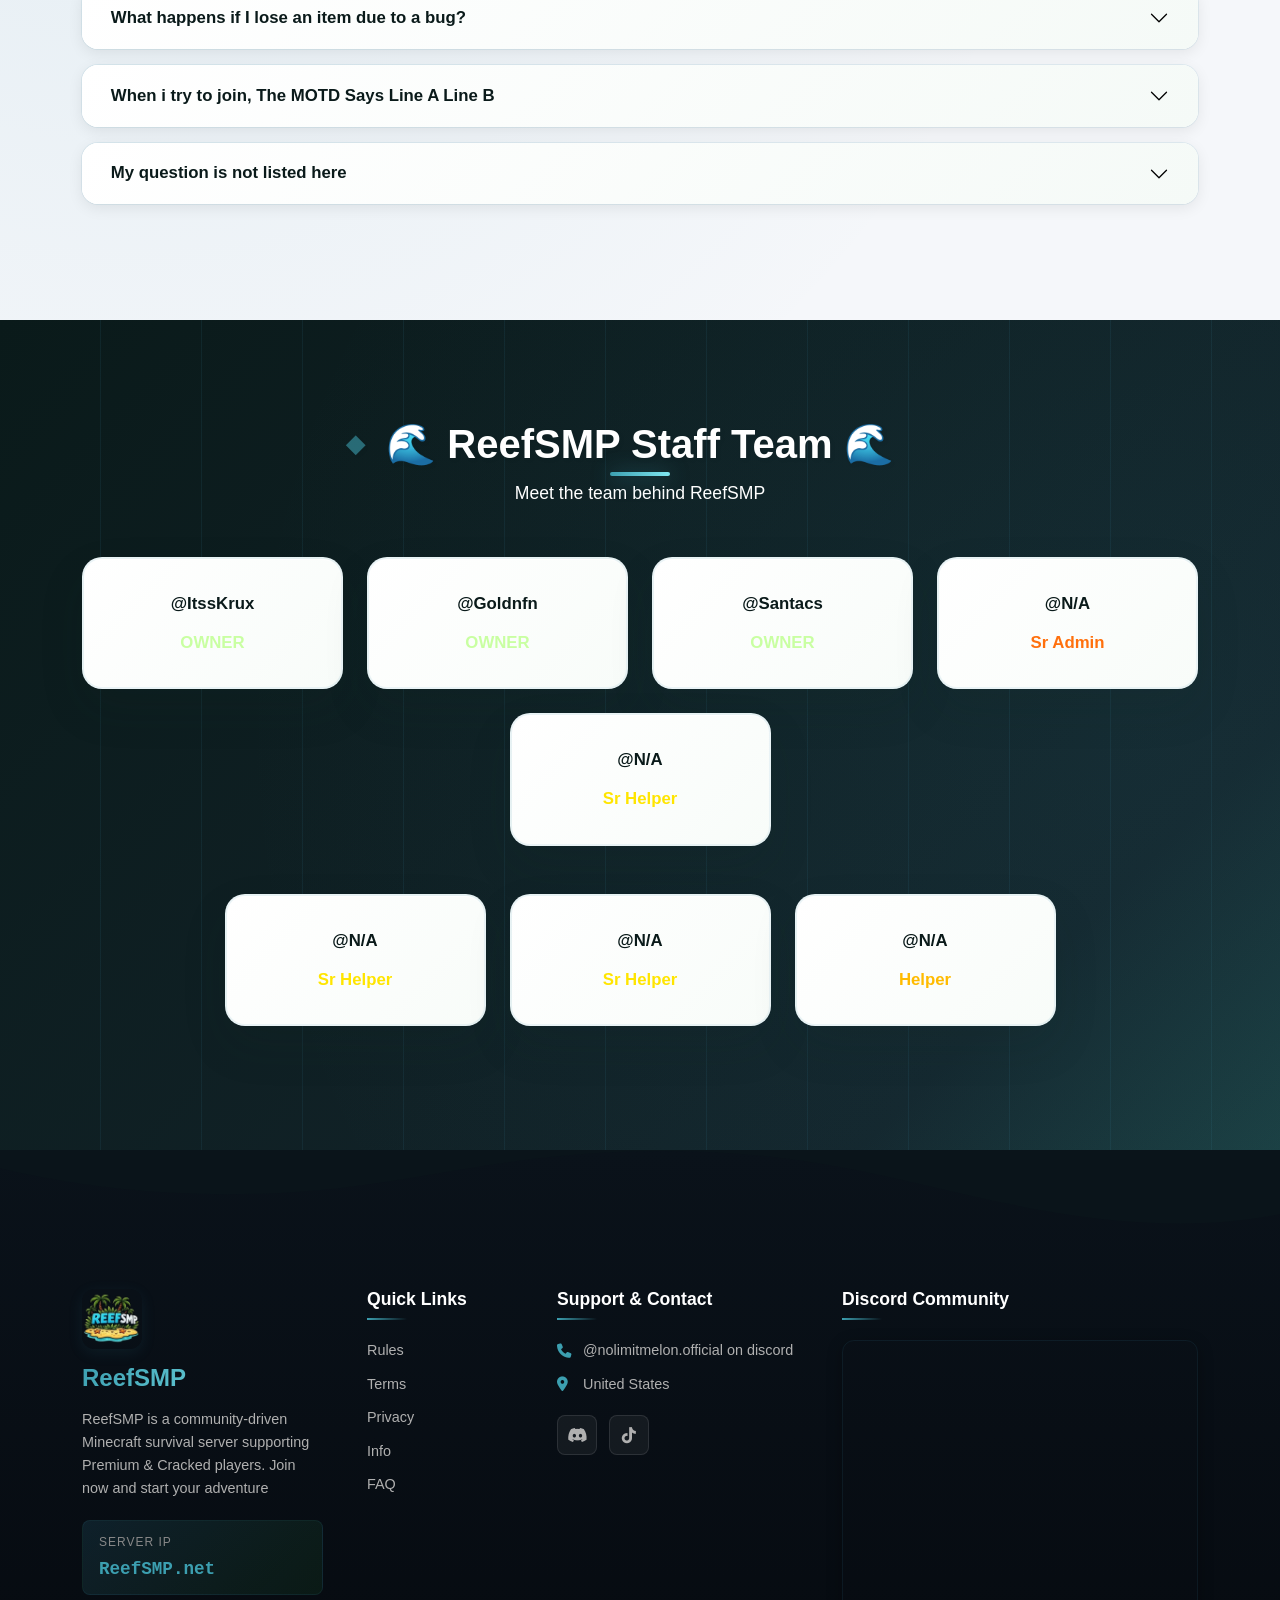
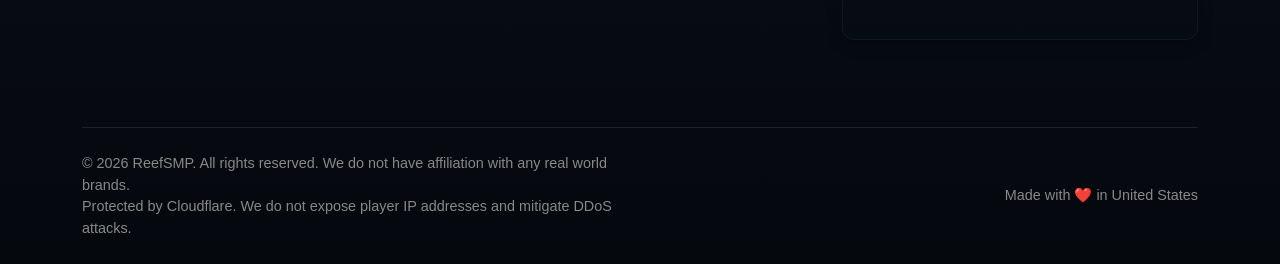
==== commit 6ab41039: "Update index.html" ====
--- a/index.html
+++ b/index.html
@@ -821,29 +821,29 @@
     <div class="row g-4 justify-content-center">
       <div class="col-md-3 col-6 fade-up">
         <a class="social-link" href="#">
-          <span>@NoLimitMelon</span>
-          <span style="color:#00adfc; font-weight:700;">OWNER</span>
+          <span>@ItssKrux</span>
+          <span style="color:#C9FFA2; font-weight:700;">OWNER</span>
         </a>
       </div>
 
       <div class="col-md-3 col-6 fade-up">
         <a class="social-link" href="#">
-          <span>@Ziorix</span>
-          <span style="color:#00adfc; font-weight:700;">OWNER</span>
+          <span>@Goldnfn</span>
+          <span style="color:#C9FFA2; font-weight:700;">OWNER</span>
         </a>
       </div>
+
+      <div class="col-md-3 col-6 fade-up">
+        <a class="social-link" href="#">
+          <span>@Santacs</span>
+          <span style="color:#C9FFA2; font-weight:700;">OWNER</span>
+        </a>
+      </div> 
 
       <div class="col-md-3 col-6 fade-up">
         <a class="social-link" href="#">
           <span>@N/A</span>
-          <span style="color:#757df1; font-weight:700;">Manager</span>
-        </a>
-      </div> 
-
-      <div class="col-md-3 col-6 fade-up">
-        <a class="social-link" href="#">
-          <span>@N/A</span>
-          <span style="color:#ff0000; font-weight:700;">Developer</span>
+          <span style="color:#ff700d; font-weight:700;">Sr Admin</span>
         </a>
       </div>
       <div class="col-md-3 col-6 fade-up">
